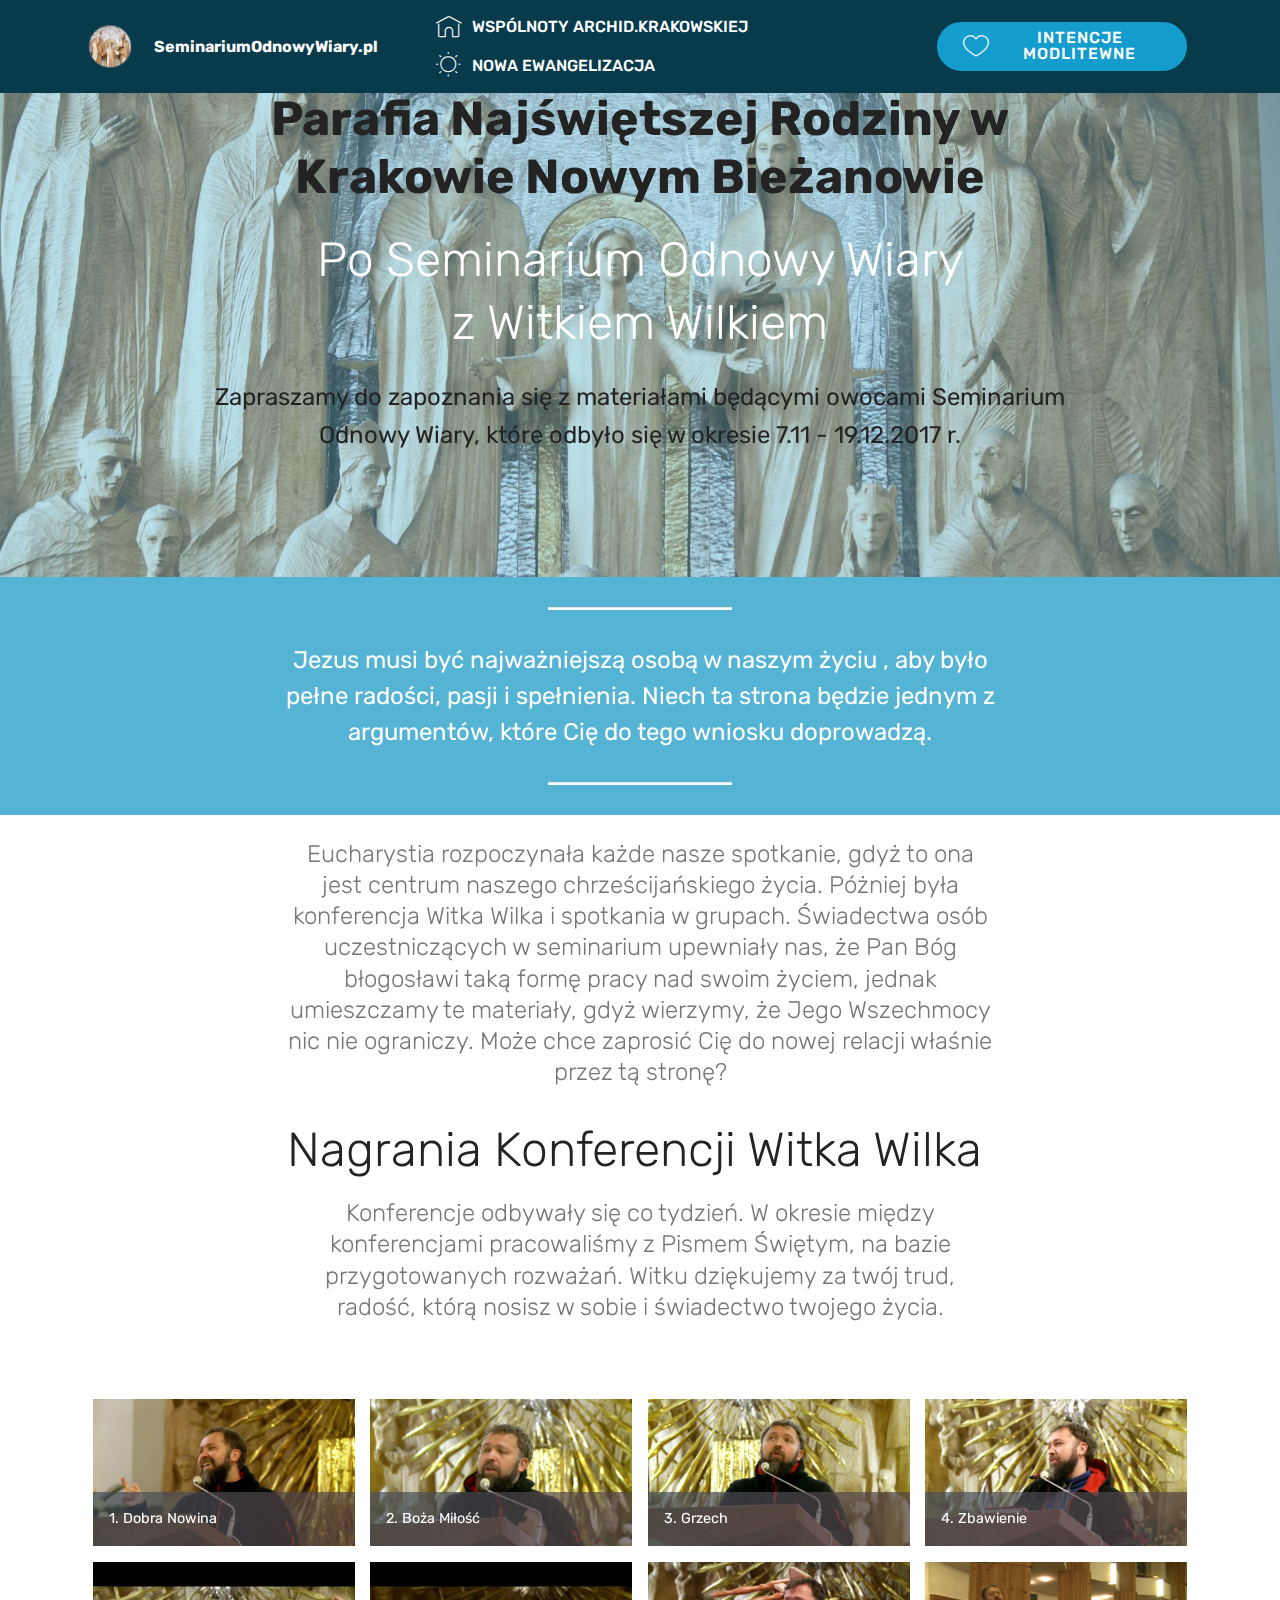
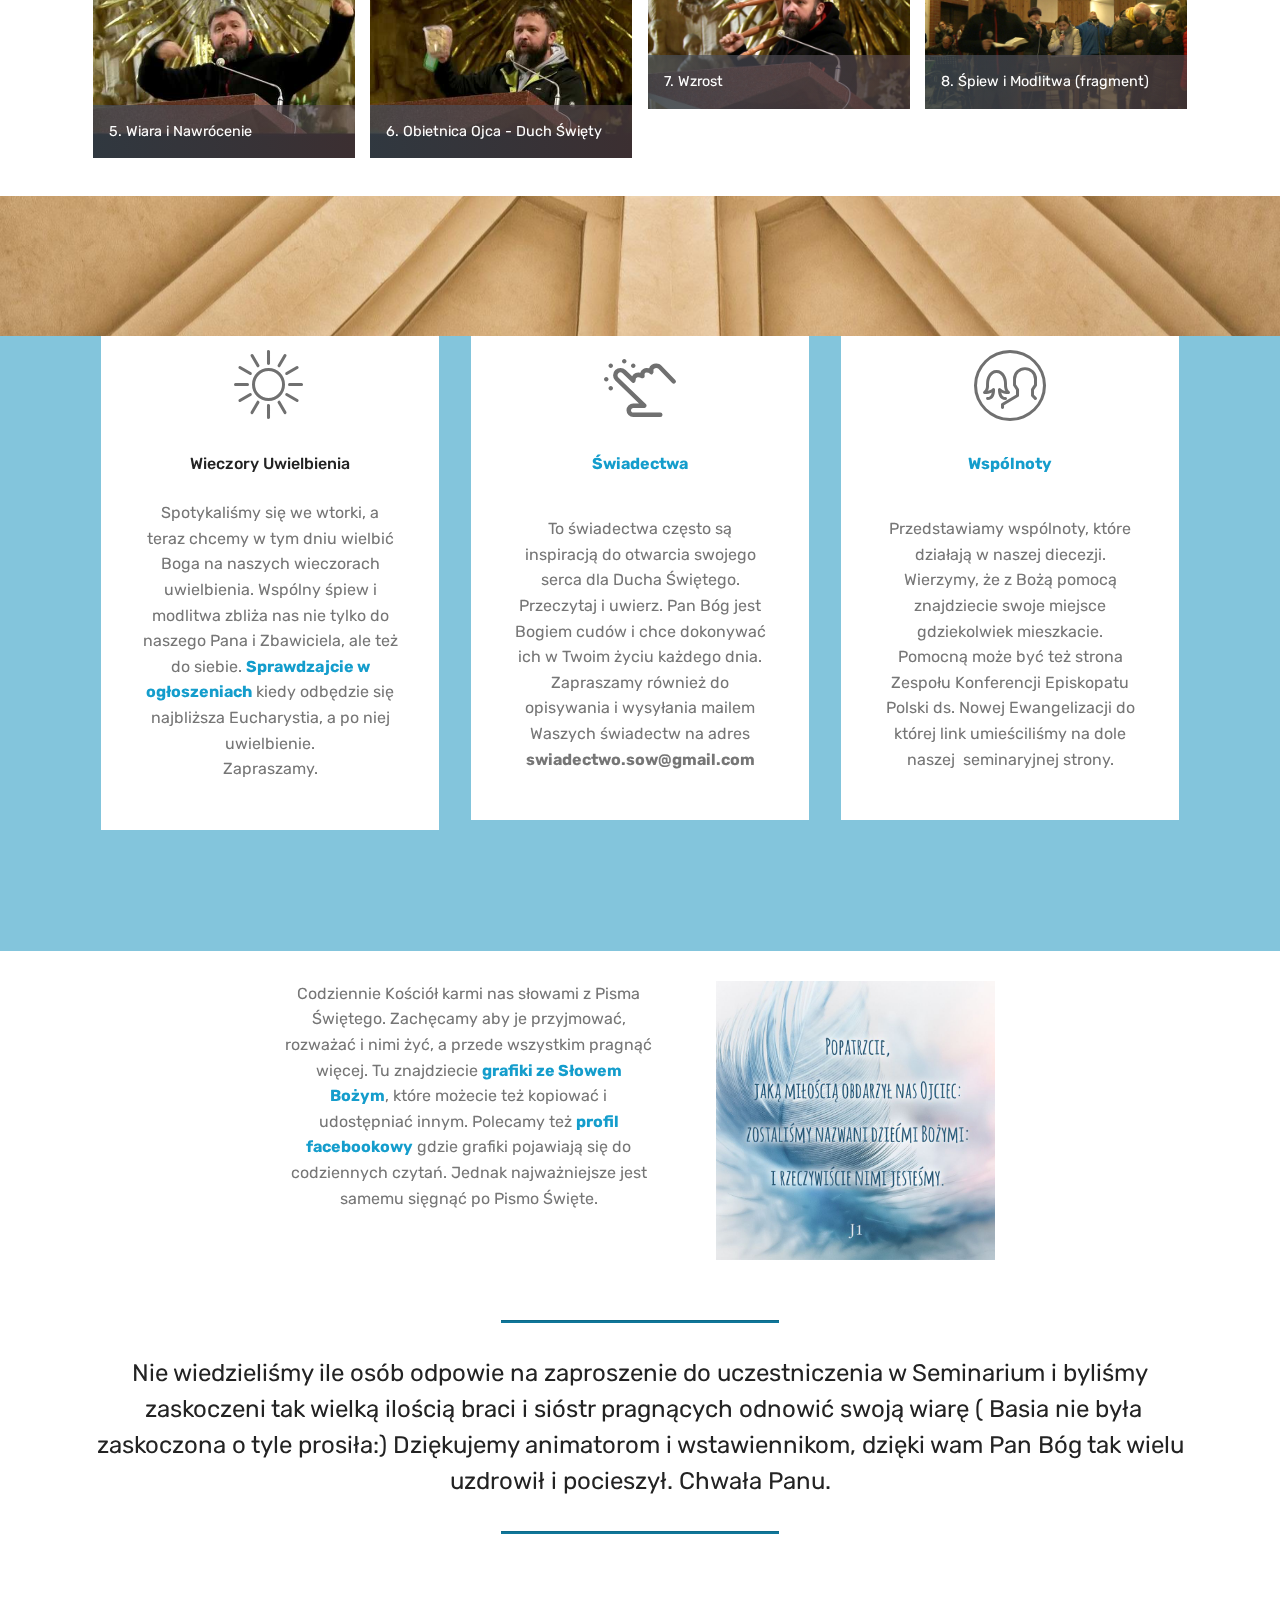
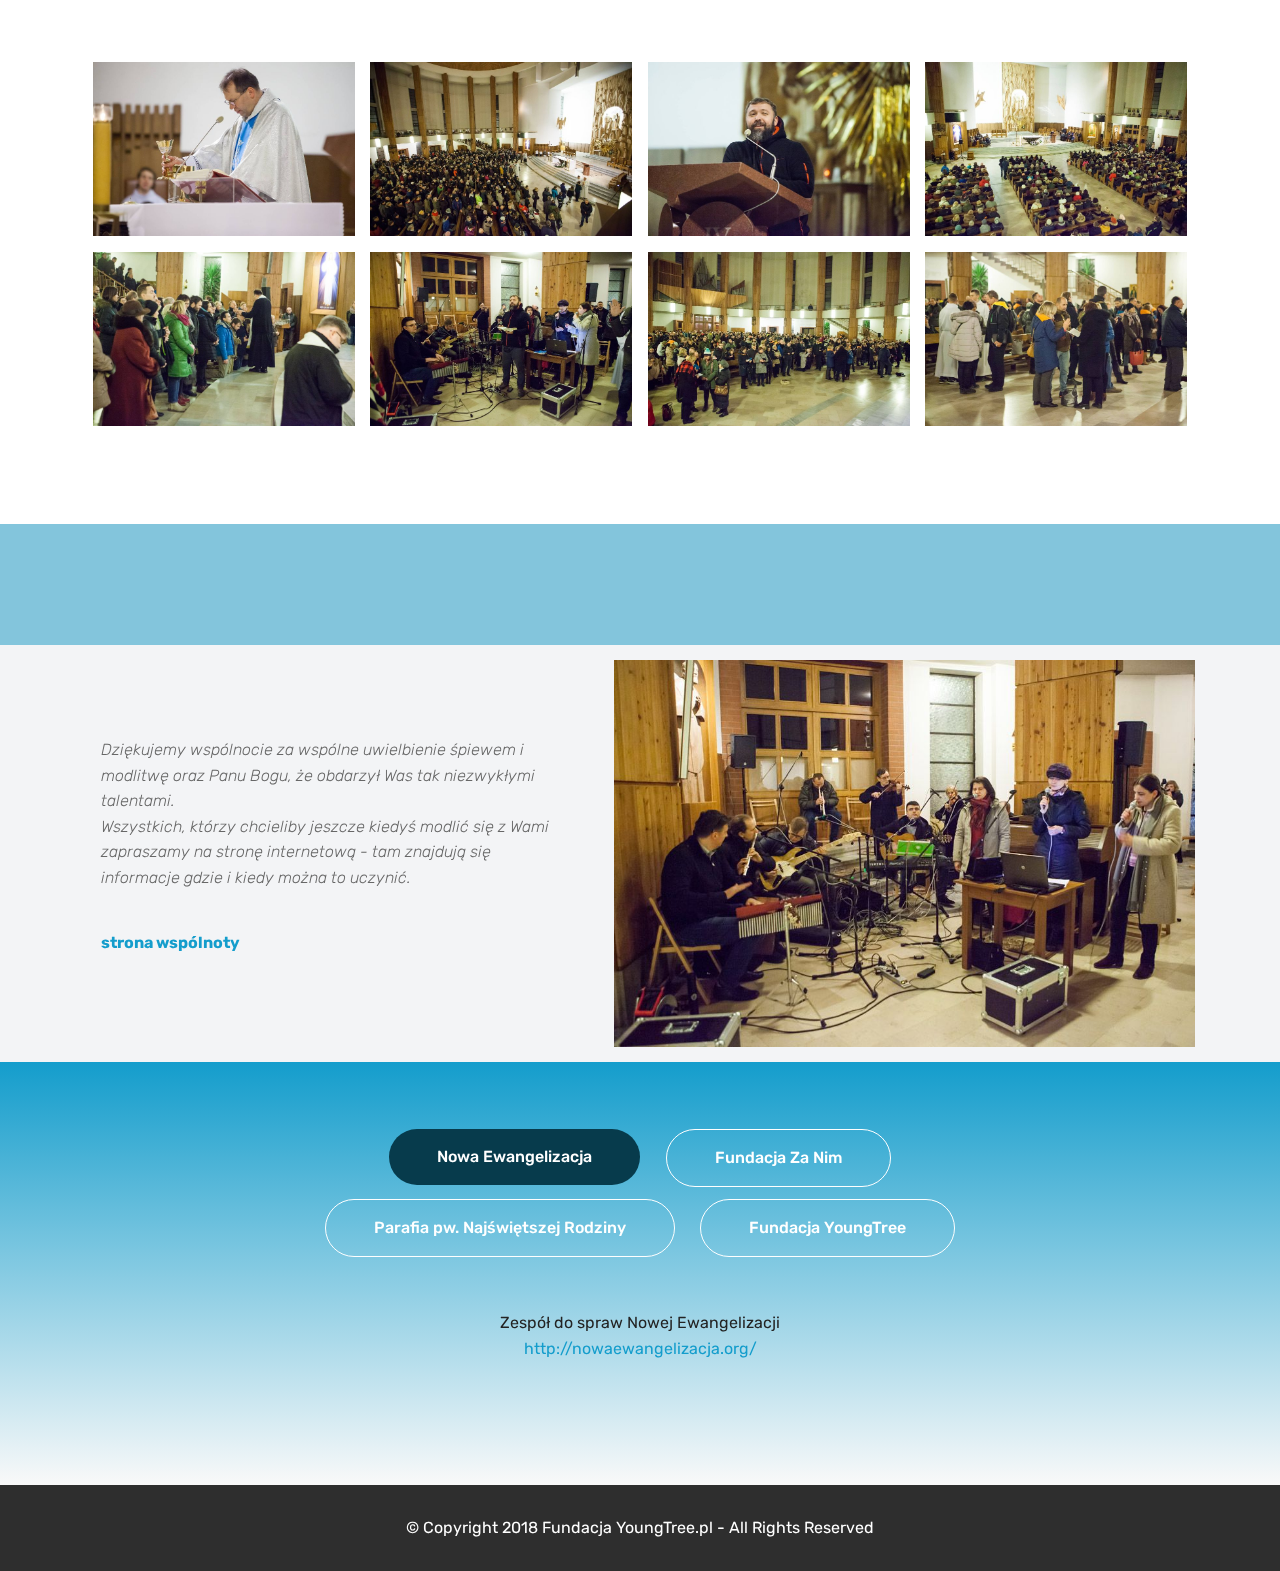
==== index.html @ 566cec44 "create github pages" ====
<!DOCTYPE html>
<html >
<head>
  <!-- Site made with Mobirise Website Builder v4.6.3, https://mobirise.com -->
  <meta charset="UTF-8">
  <meta http-equiv="X-UA-Compatible" content="IE=edge">
  <meta name="generator" content="Mobirise v4.6.3, mobirise.com">
  <meta name="viewport" content="width=device-width, initial-scale=1, minimum-scale=1">
  <link rel="shortcut icon" href="assets/images/logo-do-nowej-strony-300x300.png" type="image/x-icon">
  <meta name="description" content="">
  <title>Home</title>
  <link rel="stylesheet" href="assets/web/assets/mobirise-icons-bold/mobirise-icons-bold.css">
  <link rel="stylesheet" href="assets/web/assets/mobirise-icons/mobirise-icons.css">
  <link rel="stylesheet" href="assets/tether/tether.min.css">
  <link rel="stylesheet" href="assets/bootstrap/css/bootstrap.min.css">
  <link rel="stylesheet" href="assets/bootstrap/css/bootstrap-grid.min.css">
  <link rel="stylesheet" href="assets/bootstrap/css/bootstrap-reboot.min.css">
  <link rel="stylesheet" href="assets/dropdown/css/style.css">
  <link rel="stylesheet" href="assets/theme/css/style.css">
  <link rel="stylesheet" href="assets/gallery/style.css">
  <link rel="stylesheet" href="assets/mobirise/css/mbr-additional.css" type="text/css">
  
  
  
</head>
<body>
  <section class="menu cid-qFElbeDAs7" once="menu" id="menu1-1">

    

    <nav class="navbar navbar-expand beta-menu navbar-dropdown align-items-center navbar-fixed-top navbar-toggleable-sm">
        <button class="navbar-toggler navbar-toggler-right" type="button" data-toggle="collapse" data-target="#navbarSupportedContent" aria-controls="navbarSupportedContent" aria-expanded="false" aria-label="Toggle navigation">
            <div class="hamburger">
                <span></span>
                <span></span>
                <span></span>
                <span></span>
            </div>
        </button>
        <div class="menu-logo">
            <div class="navbar-brand">
                <span class="navbar-logo">
                    <a href="https://mobirise.com">
                         <img src="assets/images/logo-do-nowej-strony-300x300.png" alt="Mobirise" title="" style="height: 3.8rem;">
                    </a>
                </span>
                <span class="navbar-caption-wrap"><a class="navbar-caption text-white display-4" href="#top">SeminariumOdnowyWiary.pl</a></span>
            </div>
        </div>
        <div class="collapse navbar-collapse" id="navbarSupportedContent">
            <ul class="navbar-nav nav-dropdown" data-app-modern-menu="true"><li class="nav-item">
                    <a class="nav-link link text-white display-4" href="http://ne.diecezja.pl/wp/?page_id=18" target="_blank">
                        <span class="mbri-home mbr-iconfont mbr-iconfont-btn"></span>WSPÓLNOTY ARCHID.KRAKOWSKIEJ</a>
                </li>
                <li class="nav-item">
                    <a class="nav-link link text-white display-4" href="http://nowaewangelizacja.org/" target="_blank"><span class="mbri-sun mbr-iconfont mbr-iconfont-btn"></span>
                        NOWA EWANGELIZACJA</a>
                </li></ul>
            <div class="navbar-buttons mbr-section-btn"><a class="btn btn-sm btn-primary display-4" href="page6.html#form1-16"><span class="mbri-hearth mbr-iconfont mbr-iconfont-btn"></span>
                    INTENCJE MODLITEWNE</a></div>
        </div>
    </nav>
</section>

<section class="engine"><a href="https://mobirise.ws">Mobirise</a></section><section class="header1 cid-qFElmM8I1s mbr-parallax-background" id="header1-2">

    

    <div class="mbr-overlay" style="opacity: 0.4; background-color: rgb(85, 180, 212);">
    </div>

    <div class="container">
        <div class="row justify-content-md-center">
            <div class="mbr-white col-md-10">
                <h1 class="mbr-section-title align-center mbr-bold pb-3 mbr-fonts-style display-2">Parafia Najświętszej Rodziny w Krakowie Nowym Bieżanowie</h1>
                <h3 class="mbr-section-subtitle align-center mbr-light pb-3 mbr-fonts-style display-2">Po Seminarium Odnowy Wiary<br>z Witkiem Wilkiem</h3>
                <p class="mbr-text align-center pb-3 mbr-fonts-style display-5">Zapraszamy do zapoznania się z materiałami będącymi owocami Seminarium Odnowy Wiary, które odbyło się w okresie 7.11 - 19.12.2017 r.</p>
                
            </div>
        </div>
    </div>

</section>

<section class="mbr-section article content10 cid-qFEsvUwRg9" id="content10-8">
    
     

    <div class="container">
        <div class="inner-container" style="width: 66%;">
            <hr class="line" style="width: 25%;">
            <div class="section-text align-center mbr-white mbr-fonts-style display-5">Jezus musi być najważniejszą osobą w naszym życiu , aby było pełne radości, pasji i spełnienia. Niech ta strona będzie jednym z argumentów, które Cię do tego wniosku doprowadzą.</div>
            <hr class="line" style="width: 25%;">
        </div>
    </div>
</section>

<section class="mbr-section content4 cid-qFEGRBmh7a" id="content4-g">

    

    <div class="container">
        <div class="media-container-row">
            <div class="title col-12 col-md-8">
                <h2 class="align-center pb-3 mbr-fonts-style display-2"></h2>
                <h3 class="mbr-section-subtitle align-center mbr-light mbr-fonts-style display-5">Eucharystia rozpoczynała każde nasze spotkanie, gdyż to ona jest centrum naszego chrześcijańskiego życia. Póżniej była konferencja Witka Wilka i spotkania w grupach. Świadectwa osób uczestniczących w seminarium upewniały nas, że Pan Bóg błogosławi taką formę pracy nad swoim życiem, jednak umieszczamy te materiały, gdyż wierzymy, że Jego Wszechmocy nic nie ograniczy. Może chce zaprosić Cię do nowej relacji właśnie przez tą stronę?</h3>
                
            </div>
        </div>
    </div>
</section>

<section class="mbr-section content4 cid-qFErTXGgnD" id="content4-4">

    

    <div class="container">
        <div class="media-container-row">
            <div class="title col-12 col-md-8">
                <h2 class="align-center pb-3 mbr-fonts-style display-2">Nagrania Konferencji Witka Wilka&nbsp;</h2>
                <h3 class="mbr-section-subtitle align-center mbr-light mbr-fonts-style display-5">Konferencje odbywały się co tydzień. W okresie między konferencjami pracowaliśmy z Pismem Świętym, na bazie przygotowanych rozważań. Witku dziękujemy za twój trud, radość, którą nosisz w sobie i świadectwo twojego życia.</h3>
                
            </div>
        </div>
    </div>
</section>

<section class="mbr-gallery mbr-slider-carousel cid-qFEm1IisBS" id="gallery1-3">

    

    <div class="container">
        <div><!-- Filter --><!-- Gallery --><div class="mbr-gallery-row"><div class="mbr-gallery-layout-default"><div><div><div class="mbr-gallery-item mbr-gallery-item--p1 video-slide" data-video-url="https://www.youtube.com/watch?v=NFZBz1ShcDA&amp;feature=youtu.be" data-tags="Awesome"><div href="#lb-gallery1-3" data-slide-to="0" data-toggle="modal"><div></div><img alt="" src="assets/images/2018-2-5-20-38-43-790346.jpg"><span class="icon-video"></span><span class="mbr-gallery-title mbr-fonts-style display-7">1. Dobra Nowina</span></div></div><div class="mbr-gallery-item mbr-gallery-item--p1 video-slide" data-video-url="https://www.youtube.com/watch?v=UgzmvneDtFw&amp;feature=youtu.be" data-tags="Responsive"><div href="#lb-gallery1-3" data-slide-to="1" data-toggle="modal"><div></div><img alt="" src="assets/images/2018-0-3-8-24-18-281112.jpg"><span class="icon-video"></span><span class="mbr-gallery-title mbr-fonts-style display-7">2. Boża Miłość</span></div></div><div class="mbr-gallery-item mbr-gallery-item--p1 video-slide" data-video-url="https://www.youtube.com/watch?v=dkHePaQOttM&amp;feature=youtu.be" data-tags="Creative"><div href="#lb-gallery1-3" data-slide-to="2" data-toggle="modal"><div></div><img alt="" src="assets/images/2018-0-3-8-25-38-579514.jpg"><span class="icon-video"></span><span class="mbr-gallery-title mbr-fonts-style display-7">3. Grzech</span></div></div><div class="mbr-gallery-item mbr-gallery-item--p1 video-slide" data-video-url="https://www.youtube.com/watch?v=2XJRVUFctTw&amp;feature=youtu.be" data-tags="Animated"><div href="#lb-gallery1-3" data-slide-to="3" data-toggle="modal"><div></div><img alt="" src="assets/images/2018-0-3-8-27-24-954746.jpg"><span class="icon-video"></span><span class="mbr-gallery-title mbr-fonts-style display-7">4. Zbawienie</span></div></div><div class="mbr-gallery-item mbr-gallery-item--p1 video-slide" data-video-url="https://www.youtube.com/watch?v=SkzNvr-6yKA&amp;feature=youtu.be" data-tags="Awesome"><div href="#lb-gallery1-3" data-slide-to="4" data-toggle="modal"><div></div><img alt="" src="assets/images/2018-0-3-8-30-53-43558.jpg"><span class="icon-video"></span><span class="mbr-gallery-title mbr-fonts-style display-7">5. Wiara i Nawrócenie</span></div></div><div class="mbr-gallery-item mbr-gallery-item--p1 video-slide" data-video-url="https://www.youtube.com/watch?v=-jZo2Lu4bvM&amp;feature=youtu.be" data-tags="Awesome"><div href="#lb-gallery1-3" data-slide-to="5" data-toggle="modal"><div></div><img alt="" src="assets/images/2018-0-3-8-31-30-76399.jpg"><span class="icon-video"></span><span class="mbr-gallery-title mbr-fonts-style display-7">6. Obietnica Ojca - Duch Święty</span></div></div><div class="mbr-gallery-item mbr-gallery-item--p1 video-slide" data-video-url="https://www.youtube.com/watch?v=iJURZqgEDQk&amp;feature=youtu.be" data-tags="Responsive"><div href="#lb-gallery1-3" data-slide-to="6" data-toggle="modal"><div></div><img alt="" src="assets/images/2018-0-3-8-32-22-537134.jpg"><span class="icon-video"></span><span class="mbr-gallery-title mbr-fonts-style display-7">7. Wzrost</span></div></div><div class="mbr-gallery-item mbr-gallery-item--p1 video-slide" data-video-url="https://www.youtube.com/watch?v=Y9DGRrURsoE" data-tags="Responsive"><div href="#lb-gallery1-3" data-slide-to="7" data-toggle="modal"><div></div><img alt="" src="assets/images/2018-0-3-8-40-38-47281.jpg"><span class="icon-video"></span><span class="mbr-gallery-title mbr-fonts-style display-7">8. Śpiew i Modlitwa (fragment)</span></div></div></div></div><div class="clearfix"></div></div></div><!-- Lightbox --><div data-app-prevent-settings="" class="mbr-slider modal fade carousel slide" tabindex="-1" data-keyboard="true" data-interval="false" id="lb-gallery1-3"><div class="modal-dialog"><div class="modal-content"><div class="modal-body"><div class="carousel-inner"><div class="carousel-item active video-container"><img src="assets/images/gallery00.jpg" alt=""></div><div class="carousel-item video-container"><img src="assets/images/gallery01.jpg" alt=""></div><div class="carousel-item video-container"><img src="assets/images/gallery02.jpg" alt=""></div><div class="carousel-item video-container"><img src="assets/images/gallery03.jpg" alt=""></div><div class="carousel-item video-container"><img src="assets/images/gallery04.jpg" alt=""></div><div class="carousel-item video-container"><img src="assets/images/gallery05.jpg" alt=""></div><div class="carousel-item video-container"><img src="assets/images/gallery06.jpg" alt=""></div><div class="carousel-item video-container"><img src="assets/images/gallery06.jpg" alt=""></div></div><a class="carousel-control carousel-control-prev" role="button" data-slide="prev" href="#lb-gallery1-3"><span class="mbri-left mbr-iconfont" aria-hidden="true"></span><span class="sr-only">Previous</span></a><a class="carousel-control carousel-control-next" role="button" data-slide="next" href="#lb-gallery1-3"><span class="mbri-right mbr-iconfont" aria-hidden="true"></span><span class="sr-only">Next</span></a><a class="close" href="#" role="button" data-dismiss="modal"><span class="sr-only">Close</span></a></div></div></div></div></div>
    </div>

</section>

<section class="features6 cid-qFEtFy8yUT mbr-parallax-background" id="features6-9">
    
    

    <div class="mbr-overlay" style="opacity: 0.7; background-color: rgb(85, 180, 212);">
    </div>
    <div class="container">
        <div class="media-container-row">

            <div class="card p-3 col-12 col-md-6 col-lg-4">
                <div class="card-img pb-3">
                    <span class="mbr-iconfont mbri-sun2"></span>
                </div>
                <div class="card-box">
                    <h4 class="card-title py-3 mbr-fonts-style display-7">Wieczory Uwielbienia</h4>
                    <p class="mbr-text mbr-fonts-style display-7">Spotykaliśmy się we wtorki, a teraz chcemy w tym dniu wielbić Boga na naszych wieczorach uwielbienia. Wspólny śpiew i modlitwa zbliża nas nie tylko do naszego Pana i Zbawiciela, ale też do siebie. <a href="http://www.najswietszarodzina.pl/kategorie/ogloszenia-parafialne/"><strong>Sprawdzajcie w ogłoszeniach</strong></a> kiedy odbędzie się najbliższa Eucharystia, a po niej uwielbienie.<br>Zapraszamy.</p>
                </div>
            </div>

            <div class="card p-3 col-12 col-md-6 col-lg-4">
                <div class="card-img pb-3">
                    <span class="mbr-iconfont mbrib-touch"></span>
                </div>
                <div class="card-box">
                    <h4 class="card-title py-3 mbr-fonts-style display-7"><a href="page3.html#content4-v"><strong>Świadectwa</strong></a><br><br></h4>
                    <p class="mbr-text mbr-fonts-style display-7">To świadectwa często są inspiracją do otwarcia swojego serca dla Ducha Świętego. Przeczytaj i uwierz. Pan Bóg jest Bogiem cudów i chce dokonywać ich w Twoim życiu każdego dnia. Zapraszamy również do opisywania i wysyłania mailem Waszych świadectw na adres<br><strong>swiadectwo.sow@gmail.com</strong></p>
                </div>
            </div>

            <div class="card p-3 col-12 col-md-6 col-lg-4">
                <div class="card-img pb-3">
                    <a href="http://ne.diecezja.pl/wp/?page_id=18" target="_blank"><span class="mbr-iconfont mbri-users"></span></a>
                </div>
                <div class="card-box">
                    <h4 class="card-title py-3 mbr-fonts-style display-7"><a href="http://ne.diecezja.pl/wp/?page_id=18" target="_blank"><strong>Wspólnoty</strong></a><br><a href="http://ne.diecezja.pl/wp/?page_id=18" target="_blank"><br></a></h4>
                    <p class="mbr-text mbr-fonts-style display-7">Przedstawiamy wspólnoty, które działają w naszej diecezji. Wierzymy, że z Bożą pomocą znajdziecie swoje miejsce gdziekolwiek mieszkacie. Pomocną może być też strona Zespołu Konferencji Episkopatu Polski ds. Nowej Ewangelizacji do której link umieściliśmy na dole naszej &nbsp;seminaryjnej strony.</p>
                </div>
            </div>

            

        </div>

    </div>

</section>

<section class="mbr-section content7 cid-qFEs1lTxDu" id="content7-5">
          
    

    <div class="container">
        <div class="media-container-row">
            <div class="col-12 col-md-8">
                <div class="media-container-row">
                    <div class="media-content">
                        <div class="mbr-section-text">
                            <p class="mbr-text align-right mb-0 mbr-fonts-style display-7">Codziennie Kościół karmi nas słowami z Pisma Świętego. Zachęcamy aby je przyjmować, rozważać i nimi żyć, a przede wszystkim pragnąć więcej. Tu znajdziecie <a href="page1.html#gallery3-m"><strong>grafiki ze Słowem Bożym</strong></a>, które możecie też kopiować i udostępniać innym. Polecamy też<strong><a href="https://web.facebook.com/YoungTree.eu/" target="_blank"> <b>profil facebookowy</b></a></strong> gdzie grafiki pojawiają się do codziennych czytań. Jednak najważniejsze jest samemu sięgnąć po Pismo Święte.<br><br></p>
                        </div>
                    </div>
                    <div class="mbr-figure" style="width: 85%;">
                     <img src="assets/images/roda-3-stycznia-800x800.jpg" alt="Mobirise" title="">  
                    </div>
                </div>
            </div>
        </div>
    </div>
</section>

<section class="mbr-section article content9 cid-qFEv50QY1x" id="content9-b">
    
     

    <div class="container">
        <div class="inner-container" style="width: 100%;">
            <hr class="line" style="width: 25%;">
            <div class="section-text align-center mbr-fonts-style display-5">Nie wiedzieliśmy ile osób odpowie na zaproszenie do uczestniczenia w Seminarium i byliśmy &nbsp;zaskoczeni tak wielką ilością braci i sióstr pragnących odnowić swoją wiarę ( Basia nie była zaskoczona o tyle prosiła:) Dziękujemy animatorom i wstawiennikom, dzięki wam Pan Bóg tak wielu uzdrowił i pocieszył. Chwała Panu.</div>
            <hr class="line" style="width: 25%;">
        </div>
        </div>
</section>

<section class="mbr-gallery mbr-slider-carousel cid-qFEv0p1BX2" id="gallery1-a">

    

    <div class="container">
        <div><!-- Filter --><!-- Gallery --><div class="mbr-gallery-row"><div class="mbr-gallery-layout-default"><div><div><div class="mbr-gallery-item mbr-gallery-item--p1" data-video-url="false" data-tags="Awesome"><div href="#lb-gallery1-a" data-slide-to="0" data-toggle="modal"><img src="assets/images/img-1351-2000x1333-800x533.jpg" alt=""><span class="icon-focus"></span></div></div><div class="mbr-gallery-item mbr-gallery-item--p1" data-video-url="false" data-tags="Responsive"><div href="#lb-gallery1-a" data-slide-to="1" data-toggle="modal"><img src="assets/images/img-1363-2000x1333-800x533.jpg" alt=""><span class="icon-focus"></span></div></div><div class="mbr-gallery-item mbr-gallery-item--p1" data-video-url="false" data-tags="Creative"><div href="#lb-gallery1-a" data-slide-to="2" data-toggle="modal"><img src="assets/images/img-1376-2000x1333-800x533.jpg" alt=""><span class="icon-focus"></span></div></div><div class="mbr-gallery-item mbr-gallery-item--p1" data-video-url="false" data-tags="Animated"><div href="#lb-gallery1-a" data-slide-to="3" data-toggle="modal"><img src="assets/images/img-1385-2000x1333-800x533.jpg" alt=""><span class="icon-focus"></span></div></div><div class="mbr-gallery-item mbr-gallery-item--p1" data-video-url="false" data-tags="Awesome"><div href="#lb-gallery1-a" data-slide-to="4" data-toggle="modal"><img src="assets/images/img-1389-2000x1333-800x533.jpg" alt=""><span class="icon-focus"></span></div></div><div class="mbr-gallery-item mbr-gallery-item--p1" data-video-url="false" data-tags="Awesome"><div href="#lb-gallery1-a" data-slide-to="5" data-toggle="modal"><img src="assets/images/img-1402-2000x1333-800x533.jpg" alt=""><span class="icon-focus"></span></div></div><div class="mbr-gallery-item mbr-gallery-item--p1" data-video-url="false" data-tags="Responsive"><div href="#lb-gallery1-a" data-slide-to="6" data-toggle="modal"><img src="assets/images/img-1413-2000x1333-800x533.jpg" alt=""><span class="icon-focus"></span></div></div><div class="mbr-gallery-item mbr-gallery-item--p1" data-video-url="false" data-tags="Animated"><div href="#lb-gallery1-a" data-slide-to="7" data-toggle="modal"><img src="assets/images/img-1439-2000x1333-800x533.jpg" alt=""><span class="icon-focus"></span></div></div></div></div><div class="clearfix"></div></div></div><!-- Lightbox --><div data-app-prevent-settings="" class="mbr-slider modal fade carousel slide" tabindex="-1" data-keyboard="true" data-interval="false" id="lb-gallery1-a"><div class="modal-dialog"><div class="modal-content"><div class="modal-body"><div class="carousel-inner"><div class="carousel-item"><img src="assets/images/img-1351-2000x1333.jpg" alt=""></div><div class="carousel-item"><img src="assets/images/img-1363-2000x1333.jpg" alt=""></div><div class="carousel-item"><img src="assets/images/img-1376-2000x1333.jpg" alt=""></div><div class="carousel-item"><img src="assets/images/img-1385-2000x1333.jpg" alt=""></div><div class="carousel-item"><img src="assets/images/img-1389-2000x1333.jpg" alt=""></div><div class="carousel-item"><img src="assets/images/img-1402-2000x1333.jpg" alt=""></div><div class="carousel-item"><img src="assets/images/img-1413-2000x1333.jpg" alt=""></div><div class="carousel-item active"><img src="assets/images/img-1439-2000x1333.jpg" alt=""></div></div><a class="carousel-control carousel-control-prev" role="button" data-slide="prev" href="#lb-gallery1-a"><span class="mbri-left mbr-iconfont" aria-hidden="true"></span><span class="sr-only">Previous</span></a><a class="carousel-control carousel-control-next" role="button" data-slide="next" href="#lb-gallery1-a"><span class="mbri-right mbr-iconfont" aria-hidden="true"></span><span class="sr-only">Next</span></a><a class="close" href="#" role="button" data-dismiss="modal"><span class="sr-only">Close</span></a></div></div></div></div></div>
    </div>

</section>

<section class="mbr-section content5 cid-qGqktVRI3O mbr-parallax-background" id="content5-14">

    

    <div class="mbr-overlay" style="opacity: 0.7; background-color: rgb(85, 180, 212);">
    </div>

    <div class="container">
        <div class="media-container-row">
            <div class="title col-12 col-md-8">
                
                
                
                
            </div>
        </div>
    </div>
</section>

<section class="testimonials3 cid-qGqhV5Dpcx" id="testimonials3-13">

    

    

    <div class="container">
        <div class="media-container-row">
            <div class="media-content px-3 align-self-center mbr-white py-2">
                <p class="mbr-text testimonial-text mbr-fonts-style display-7">Dziękujemy wspólnocie za wspólne uwielbienie śpiewem i modlitwę oraz Panu Bogu, że obdarzył Was tak niezwykłymi talentami.
<br>Wszystkich, którzy chcieliby jeszcze kiedyś modlić się z Wami zapraszamy na stronę internetową - tam znajdują się informacje gdzie i kiedy można to uczynić.</p>
                <p class="mbr-author-name pt-4 mb-2 mbr-fonts-style display-7"><a href="http://promienchwaly.pl/" target="_blank"><strong>strona wspólnoty</strong></a></p>
                <p class="mbr-author-desc mbr-fonts-style display-7"></p>
            </div>

            <div class="mbr-figure pl-lg-5" style="width: 130%;">
              <img src="assets/images/na-stron-seminarium-nowe-900x600.jpg" alt="" title="">
            </div>
        </div>
    </div>
</section>

<section class="tabs2 cid-qFFxi5lDJV" id="tabs2-j">

    

    
    <div class="container">
        
        <div class="media-container-row">
            <div class="col-12 col-md-8">
                <ul class="nav nav-tabs" role="tablist">
                    <li class="nav-item"><a class="nav-link mbr-fonts-style active show display-7" role="tab" data-toggle="tab" href="#tabs2-j_tab0" aria-selected="true">Nowa Ewangelizacja</a></li>
                    <li class="nav-item"><a class="nav-link mbr-fonts-style active show display-7" role="tab" data-toggle="tab" href="#tabs2-j_tab1" aria-selected="true">Fundacja Za Nim</a></li>
                    <li class="nav-item"><a class="nav-link mbr-fonts-style active show display-7" role="tab" data-toggle="tab" href="#tabs2-j_tab2" aria-selected="true">Parafia pw. Najświętszej Rodziny</a></li>
                    <li class="nav-item"><a class="nav-link mbr-fonts-style active show display-7" role="tab" data-toggle="tab" href="#tabs2-j_tab3" aria-selected="true">Fundacja YoungTree</a></li>
                    
                    
                </ul>
                <div class="tab-content">
                    <div id="tab1" class="tab-pane in active" role="tabpanel">
                        <div class="row">
                            <div class="col-md-12">
                                <p class="mbr-text py-5 mbr-fonts-style display-7">Zespół do spraw Nowej Ewangelizacji<br><strong><a href="http://nowaewangelizacja.org/" target="_blank">http://nowaewangelizacja.org/</a></strong></p>
                            </div>
                        </div>
                    </div>
                    <div id="tab2" class="tab-pane" role="tabpanel">
                        <div class="row">
                            <div class="col-md-12">
                                <p class="mbr-text py-5 mbr-fonts-style display-7">Strona Fundacji zaNim założonej przez Witka Wilka i jego żonę Sylwię Wilk.Fundacja ma na celu prowadzenie rekolekcji;organizację spotkań i koncertów ewangelizacyjnych; pomoc dzieciom i młodzieży w rozwoju ich talentów i zainteresowań;pomoc rodzinom w wyrównaniu szans społecznych;niesienie pomocy ...<br><strong><a href="https://fundacjazanim.pl/" target="_blank">www,fundacjazanim.pl</a></strong></p>
                            </div>
                        </div>
                    </div>
                    <div id="tab3" class="tab-pane" role="tabpanel">
                        <div class="row">
                            <div class="col-md-12">
                                <p class="mbr-text py-5 mbr-fonts-style display-7">Sanktuarium Najświętszej Rodziny
<br>w Krakowie - Nowym Bieżanowie
<br>Parafia p.w. Najświętszej Rodziny
<br>ul. Aleksandry 1, 30-837 Kraków<br><strong><a href="http://najswietszarodzina.pl" target="_blank">www.najswietszarodzina.pl</a></strong><br></p>
                            </div>
                        </div>
                    </div>
                    <div id="tab4" class="tab-pane" role="tabpanel">
                        <div class="row">
                            <div class="col-md-12">
                                <p class="mbr-text py-5 mbr-fonts-style display-7">Fundacja wspierająca wszelkie działania ewangelizacyjne&nbsp;<br>( w projekcie Seminarium Odnowy Wiary z Witkiem Wilkiem wykonaliśmy projekty, plakaty, strony, nagrania, zdjęcia )<br><strong><a href="http://youngtree.pl" target="_blank">www.YoungTree.eu</a></strong></p>
                            </div>
                        </div>
                    </div>
                    <div id="tab5" class="tab-pane" role="tabpanel">
                        <div class="row">
                            <div class="col-md-12">
                                <p class="mbr-text py-5 mbr-fonts-style display-7">Publish your website to a local drive, FTP or host on Amazon S3, Google Cloud, Github Pages. Don't be a hostage to just one platform or service provider.</p>
                            </div>
                        </div>
                    </div>
                    <div id="tab6" class="tab-pane" role="tabpanel">
                        <div class="row">
                            <div class="col-md-12">
                                <p class="mbr-text py-5 mbr-fonts-style display-7">Just drop the blocks into the page, edit content inline and publish - no technical skills required.</p>
                            </div>
                        </div>
                    </div>
                </div>
            </div>
        </div>
    </div>
</section>

<section once="" class="cid-qL9FA6xlhh" id="footer6-15">

    

    

    <div class="container">
        <div class="media-container-row align-center mbr-white">
            <div class="col-12">
                <p class="mbr-text mb-0 mbr-fonts-style display-7">
                    © Copyright 2018 Fundacja YoungTree.pl - All Rights Reserved
                </p>
            </div>
        </div>
    </div>
</section>


  <script src="assets/web/assets/jquery/jquery.min.js"></script>
  <script src="assets/tether/tether.min.js"></script>
  <script src="assets/popper/popper.min.js"></script>
  <script src="assets/bootstrap/js/bootstrap.min.js"></script>
  <script src="assets/dropdown/js/script.min.js"></script>
  <script src="assets/touchswipe/jquery.touch-swipe.min.js"></script>
  <script src="assets/parallax/jarallax.min.js"></script>
  <script src="assets/masonry/masonry.pkgd.min.js"></script>
  <script src="assets/imagesloaded/imagesloaded.pkgd.min.js"></script>
  <script src="assets/smoothscroll/smooth-scroll.js"></script>
  <script src="assets/mbr-tabs/mbr-tabs.js"></script>
  <script src="assets/vimeoplayer/jquery.mb.vimeo_player.js"></script>
  <script src="assets/bootstrapcarouselswipe/bootstrap-carousel-swipe.js"></script>
  <script src="assets/theme/js/script.js"></script>
  <script src="assets/slidervideo/script.js"></script>
  <script src="assets/gallery/player.min.js"></script>
  <script src="assets/gallery/script.js"></script>
  
  
</body>
</html>
---- assets/web/assets/mobirise-icons-bold/mobirise-icons-bold.css ----
@font-face {
  font-family: 'mobirise-icons-bold';
  src:  url('mobirise-icons-bold.eot?m1l4yr');
  src:  url('mobirise-icons-bold.eot?m1l4yr#iefix') format('embedded-opentype'),
    url('mobirise-icons-bold.ttf?m1l4yr') format('truetype'),
    url('mobirise-icons-bold.woff?m1l4yr') format('woff'),
    url('mobirise-icons-bold.svg?m1l4yr#mobirise-icons-bold') format('svg');
  font-weight: normal;
  font-style: normal;
}

[class^="mbrib-"], [class*="mbrib-"] {
  /* use !important to prevent issues with browser extensions that change fonts */
  font-family: 'mobirise-icons-bold' !important;
  speak: none;
  font-style: normal;
  font-weight: normal;
  font-variant: normal;
  text-transform: none;
  line-height: 1;

  /* Better Font Rendering =========== */
  -webkit-font-smoothing: antialiased;
  -moz-osx-font-smoothing: grayscale;
}

.mbrib-add-submenu:before {
  content: "\e900";
}
.mbrib-alert:before {
  content: "\e901";
}
.mbrib-align-center:before {
  content: "\e902";
}
.mbrib-align-justify:before {
  content: "\e903";
}
.mbrib-align-left:before {
  content: "\e904";
}
.mbrib-align-right:before {
  content: "\e905";
}
.mbrib-android:before {
  content: "\e906";
}
.mbrib-apple:before {
  content: "\e907";
}
.mbrib-arrow-down:before {
  content: "\e908";
}
.mbrib-arrow-next:before {
  content: "\e909";
}
.mbrib-arrow-prev:before {
  content: "\e90a";
}
.mbrib-arrow-up:before {
  content: "\e90b";
}
.mbrib-bold:before {
  content: "\e90c";
}
.mbrib-bookmark:before {
  content: "\e90d";
}
.mbrib-bootstrap:before {
  content: "\e90e";
}
.mbrib-briefcase:before {
  content: "\e90f";
}
.mbrib-browse:before {
  content: "\e910";
}
.mbrib-bulleted-list:before {
  content: "\e911";
}
.mbrib-calendar:before {
  content: "\e912";
}
.mbrib-camera:before {
  content: "\e913";
}
.mbrib-cart-add:before {
  content: "\e914";
}
.mbrib-cart-full:before {
  content: "\e915";
}
.mbrib-cash:before {
  content: "\e916";
}
.mbrib-change-style:before {
  content: "\e917";
}
.mbrib-chat:before {
  content: "\e918";
}
.mbrib-clock:before {
  content: "\e919";
}
.mbrib-close:before {
  content: "\e91a";
}
.mbrib-cloud:before {
  content: "\e91b";
}
.mbrib-code:before {
  content: "\e91c";
}
.mbrib-contact-form:before {
  content: "\e91d";
}
.mbrib-credit-card:before {
  content: "\e91e";
}
.mbrib-cursor-click:before {
  content: "\e91f";
}
.mbrib-cust-feedback:before {
  content: "\e920";
}
.mbrib-database:before {
  content: "\e921";
}
.mbrib-delivery:before {
  content: "\e922";
}
.mbrib-desktop:before {
  content: "\e923";
}
.mbrib-devices:before {
  content: "\e924";
}
.mbrib-down:before {
  content: "\e925";
}
.mbrib-download:before {
  content: "\e926";
}
.mbrib-drag-n-drop:before {
  content: "\e927";
}
.mbrib-drag-n-drop2:before {
  content: "\e928";
}
.mbrib-edit:before {
  content: "\e929";
}
.mbrib-edit2:before {
  content: "\e92a";
}
.mbrib-error:before {
  content: "\e92b";
}
.mbrib-extension:before {
  content: "\e92c";
}
.mbrib-features:before {
  content: "\e92d";
}
.mbrib-file:before {
  content: "\e92e";
}
.mbrib-flag:before {
  content: "\e92f";
}
.mbrib-folder:before {
  content: "\e930";
}
.mbrib-gift:before {
  content: "\e931";
}
.mbrib-github:before {
  content: "\e932";
}
.mbrib-globe-2:before {
  content: "\e933";
}
.mbrib-globe:before {
  content: "\e934";
}
.mbrib-growing-chart:before {
  content: "\e935";
}
.mbrib-hearth:before {
  content: "\e936";
}
.mbrib-help:before {
  content: "\e937";
}
.mbrib-home:before {
  content: "\e938";
}
.mbrib-hot-cup:before {
  content: "\e939";
}
.mbrib-idea:before {
  content: "\e93a";
}
.mbrib-image-gallery:before {
  content: "\e93b";
}
.mbrib-image-slider:before {
  content: "\e93c";
}
.mbrib-info:before {
  content: "\e93d";
}
.mbrib-italic:before {
  content: "\e93e";
}
.mbrib-key:before {
  content: "\e93f";
}
.mbrib-laptop:before {
  content: "\e940";
}
.mbrib-layers:before {
  content: "\e941";
}
.mbrib-left-right:before {
  content: "\e942";
}
.mbrib-left:before {
  content: "\e943";
}
.mbrib-letter:before {
  content: "\e944";
}
.mbrib-like:before {
  content: "\e945";
}
.mbrib-link:before {
  content: "\e946";
}
.mbrib-lock:before {
  content: "\e947";
}
.mbrib-login:before {
  content: "\e948";
}
.mbrib-logout:before {
  content: "\e949";
}
.mbrib-magic-stick:before {
  content: "\e94a";
}
.mbrib-map-pin:before {
  content: "\e94b";
}
.mbrib-menu:before {
  content: "\e94c";
}
.mbrib-mobile:before {
  content: "\e94d";
}
.mbrib-mobile2:before {
  content: "\e94e";
}
.mbrib-mobirise:before {
  content: "\e94f";
}
.mbrib-more-horizontal:before {
  content: "\e950";
}
.mbrib-more-vertical:before {
  content: "\e951";
}
.mbrib-music:before {
  content: "\e952";
}
.mbrib-new-file:before {
  content: "\e953";
}
.mbrib-numbered-list:before {
  content: "\e954";
}
.mbrib-opened-folder:before {
  content: "\e955";
}
.mbrib-pages:before {
  content: "\e956";
}
.mbrib-paper-plane:before {
  content: "\e957";
}
.mbrib-paperclip:before {
  content: "\e958";
}
.mbrib-photo:before {
  content: "\e959";
}
.mbrib-photos:before {
  content: "\e95a";
}
.mbrib-pin:before {
  content: "\e95b";
}
.mbrib-play:before {
  content: "\e95c";
}
.mbrib-plus:before {
  content: "\e95d";
}
.mbrib-preview:before {
  content: "\e95e";
}
.mbrib-print:before {
  content: "\e95f";
}
.mbrib-protect:before {
  content: "\e960";
}
.mbrib-question:before {
  content: "\e961";
}
.mbrib-quote-left:before {
  content: "\e962";
}
.mbrib-quote-right:before {
  content: "\e963";
}
.mbrib-redo:before {
  content: "\e964";
}
.mbrib-refresh:before {
  content: "\e965";
}
.mbrib-responsive:before {
  content: "\e966";
}
.mbrib-right:before {
  content: "\e967";
}
.mbrib-rocket:before {
  content: "\e968";
}
.mbrib-sad-face:before {
  content: "\e969";
}
.mbrib-sale:before {
  content: "\e96a";
}
.mbrib-save:before {
  content: "\e96b";
}
.mbrib-search:before {
  content: "\e96c";
}
.mbrib-setting:before {
  content: "\e96d";
}
.mbrib-setting2:before {
  content: "\e96e";
}
.mbrib-setting3:before {
  content: "\e96f";
}
.mbrib-share:before {
  content: "\e970";
}
.mbrib-shopping-bag:before {
  content: "\e971";
}
.mbrib-shopping-basket:before {
  content: "\e972";
}
.mbrib-shopping-cart:before {
  content: "\e973";
}
.mbrib-sites:before {
  content: "\e974";
}
.mbrib-smile-face:before {
  content: "\e975";
}
.mbrib-speed:before {
  content: "\e976";
}
.mbrib-star:before {
  content: "\e977";
}
.mbrib-success:before {
  content: "\e978";
}
.mbrib-sun:before {
  content: "\e979";
}
.mbrib-sun2:before {
  content: "\e97a";
}
.mbrib-tablet-vertical:before {
  content: "\e97b";
}
.mbrib-tablet:before {
  content: "\e97c";
}
.mbrib-target:before {
  content: "\e97d";
}
.mbrib-timer:before {
  content: "\e97e";
}
.mbrib-to-ftp:before {
  content: "\e97f";
}
.mbrib-to-local-drive:before {
  content: "\e980";
}
.mbrib-touch-swipe:before {
  content: "\e981";
}
.mbrib-touch:before {
  content: "\e982";
}
.mbrib-trash:before {
  content: "\e983";
}
.mbrib-underline:before {
  content: "\e984";
}
.mbrib-undo:before {
  content: "\e985";
}
.mbrib-unlink:before {
  content: "\e986";
}
.mbrib-unlock:before {
  content: "\e987";
}
.mbrib-up-down:before {
  content: "\e988";
}
.mbrib-up:before {
  content: "\e989";
}
.mbrib-update:before {
  content: "\e98a";
}
.mbrib-upload:before {
  content: "\e98b";
}
.mbrib-user:before {
  content: "\e98c";
}
.mbrib-user2:before {
  content: "\e98d";
}
.mbrib-users:before {
  content: "\e98e";
}
.mbrib-video-play:before {
  content: "\e98f";
}
.mbrib-video:before {
  content: "\e990";
}
.mbrib-watch:before {
  content: "\e991";
}
.mbrib-website-theme:before {
  content: "\e992";
}
.mbrib-wifi:before {
  content: "\e993";
}
.mbrib-windows:before {
  content: "\e994";
}
.mbrib-zoom-out:before {
  content: "\e995";
}
---- assets/web/assets/mobirise-icons/mobirise-icons.css ----
@font-face {
  font-family: 'MobiriseIcons';
  src:  url('mobirise-icons.eot?spat4u');
  src:  url('mobirise-icons.eot?spat4u#iefix') format('embedded-opentype'),
    url('mobirise-icons.ttf?spat4u') format('truetype'),
    url('mobirise-icons.woff?spat4u') format('woff'),
    url('mobirise-icons.svg?spat4u#MobiriseIcons') format('svg');
  font-weight: normal;
  font-style: normal;
}

[class^="mbri-"], [class*=" mbri-"] {
  /* use !important to prevent issues with browser extensions that change fonts */
  font-family: MobiriseIcons !important;
  speak: none;
  font-style: normal;
  font-weight: normal;
  font-variant: normal;
  text-transform: none;
  line-height: 1;

  /* Better Font Rendering =========== */
  -webkit-font-smoothing: antialiased;
  -moz-osx-font-smoothing: grayscale;
}

.mbri-add-submenu:before {
  content: "\e900";
}
.mbri-alert:before {
  content: "\e901";
}
.mbri-align-center:before {
  content: "\e902";
}
.mbri-align-justify:before {
  content: "\e903";
}
.mbri-align-left:before {
  content: "\e904";
}
.mbri-align-right:before {
  content: "\e905";
}
.mbri-android:before {
  content: "\e906";
}
.mbri-apple:before {
  content: "\e907";
}
.mbri-arrow-down:before {
  content: "\e908";
}
.mbri-arrow-next:before {
  content: "\e909";
}
.mbri-arrow-prev:before {
  content: "\e90a";
}
.mbri-arrow-up:before {
  content: "\e90b";
}
.mbri-bold:before {
  content: "\e90c";
}
.mbri-bookmark:before {
  content: "\e90d";
}
.mbri-bootstrap:before {
  content: "\e90e";
}
.mbri-briefcase:before {
  content: "\e90f";
}
.mbri-browse:before {
  content: "\e910";
}
.mbri-bulleted-list:before {
  content: "\e911";
}
.mbri-calendar:before {
  content: "\e912";
}
.mbri-camera:before {
  content: "\e913";
}
.mbri-cart-add:before {
  content: "\e914";
}
.mbri-cart-full:before {
  content: "\e915";
}
.mbri-cash:before {
  content: "\e916";
}
.mbri-change-style:before {
  content: "\e917";
}
.mbri-chat:before {
  content: "\e918";
}
.mbri-clock:before {
  content: "\e919";
}
.mbri-close:before {
  content: "\e91a";
}
.mbri-cloud:before {
  content: "\e91b";
}
.mbri-code:before {
  content: "\e91c";
}
.mbri-contact-form:before {
  content: "\e91d";
}
.mbri-credit-card:before {
  content: "\e91e";
}
.mbri-cursor-click:before {
  content: "\e91f";
}
.mbri-cust-feedback:before {
  content: "\e920";
}
.mbri-database:before {
  content: "\e921";
}
.mbri-delivery:before {
  content: "\e922";
}
.mbri-desktop:before {
  content: "\e923";
}
.mbri-devices:before {
  content: "\e924";
}
.mbri-down:before {
  content: "\e925";
}
.mbri-download:before {
  content: "\e989";
}
.mbri-drag-n-drop:before {
  content: "\e927";
}
.mbri-drag-n-drop2:before {
  content: "\e928";
}
.mbri-edit:before {
  content: "\e929";
}
.mbri-edit2:before {
  content: "\e92a";
}
.mbri-error:before {
  content: "\e92b";
}
.mbri-extension:before {
  content: "\e92c";
}
.mbri-features:before {
  content: "\e92d";
}
.mbri-file:before {
  content: "\e92e";
}
.mbri-flag:before {
  content: "\e92f";
}
.mbri-folder:before {
  content: "\e930";
}
.mbri-gift:before {
  content: "\e931";
}
.mbri-github:before {
  content: "\e932";
}
.mbri-globe:before {
  content: "\e933";
}
.mbri-globe-2:before {
  content: "\e934";
}
.mbri-growing-chart:before {
  content: "\e935";
}
.mbri-hearth:before {
  content: "\e936";
}
.mbri-help:before {
  content: "\e937";
}
.mbri-home:before {
  content: "\e938";
}
.mbri-hot-cup:before {
  content: "\e939";
}
.mbri-idea:before {
  content: "\e93a";
}
.mbri-image-gallery:before {
  content: "\e93b";
}
.mbri-image-slider:before {
  content: "\e93c";
}
.mbri-info:before {
  content: "\e93d";
}
.mbri-italic:before {
  content: "\e93e";
}
.mbri-key:before {
  content: "\e93f";
}
.mbri-laptop:before {
  content: "\e940";
}
.mbri-layers:before {
  content: "\e941";
}
.mbri-left-right:before {
  content: "\e942";
}
.mbri-left:before {
  content: "\e943";
}
.mbri-letter:before {
  content: "\e944";
}
.mbri-like:before {
  content: "\e945";
}
.mbri-link:before {
  content: "\e946";
}
.mbri-lock:before {
  content: "\e947";
}
.mbri-login:before {
  content: "\e948";
}
.mbri-logout:before {
  content: "\e949";
}
.mbri-magic-stick:before {
  content: "\e94a";
}
.mbri-map-pin:before {
  content: "\e94b";
}
.mbri-menu:before {
  content: "\e94c";
}
.mbri-mobile:before {
  content: "\e94d";
}
.mbri-mobile2:before {
  content: "\e94e";
}
.mbri-mobirise:before {
  content: "\e94f";
}
.mbri-more-horizontal:before {
  content: "\e950";
}
.mbri-more-vertical:before {
  content: "\e951";
}
.mbri-music:before {
  content: "\e952";
}
.mbri-new-file:before {
  content: "\e953";
}
.mbri-numbered-list:before {
  content: "\e954";
}
.mbri-opened-folder:before {
  content: "\e955";
}
.mbri-pages:before {
  content: "\e956";
}
.mbri-paper-plane:before {
  content: "\e957";
}
.mbri-paperclip:before {
  content: "\e958";
}
.mbri-photo:before {
  content: "\e959";
}
.mbri-photos:before {
  content: "\e95a";
}
.mbri-pin:before {
  content: "\e95b";
}
.mbri-play:before {
  content: "\e95c";
}
.mbri-plus:before {
  content: "\e95d";
}
.mbri-preview:before {
  content: "\e95e";
}
.mbri-print:before {
  content: "\e95f";
}
.mbri-protect:before {
  content: "\e960";
}
.mbri-question:before {
  content: "\e961";
}
.mbri-quote-left:before {
  content: "\e962";
}
.mbri-quote-right:before {
  content: "\e963";
}
.mbri-refresh:before {
  content: "\e964";
}
.mbri-responsive:before {
  content: "\e965";
}
.mbri-right:before {
  content: "\e966";
}
.mbri-rocket:before {
  content: "\e967";
}
.mbri-sad-face:before {
  content: "\e968";
}
.mbri-sale:before {
  content: "\e969";
}
.mbri-save:before {
  content: "\e96a";
}
.mbri-search:before {
  content: "\e96b";
}
.mbri-setting:before {
  content: "\e96c";
}
.mbri-setting2:before {
  content: "\e96d";
}
.mbri-setting3:before {
  content: "\e96e";
}
.mbri-share:before {
  content: "\e96f";
}
.mbri-shopping-bag:before {
  content: "\e970";
}
.mbri-shopping-basket:before {
  content: "\e971";
}
.mbri-shopping-cart:before {
  content: "\e972";
}
.mbri-sites:before {
  content: "\e973";
}
.mbri-smile-face:before {
  content: "\e974";
}
.mbri-speed:before {
  content: "\e975";
}
.mbri-star:before {
  content: "\e976";
}
.mbri-success:before {
  content: "\e977";
}
.mbri-sun:before {
  content: "\e978";
}
.mbri-sun2:before {
  content: "\e979";
}
.mbri-tablet:before {
  content: "\e97a";
}
.mbri-tablet-vertical:before {
  content: "\e97b";
}
.mbri-target:before {
  content: "\e97c";
}
.mbri-timer:before {
  content: "\e97d";
}
.mbri-to-ftp:before {
  content: "\e97e";
}
.mbri-to-local-drive:before {
  content: "\e97f";
}
.mbri-touch-swipe:before {
  content: "\e980";
}
.mbri-touch:before {
  content: "\e981";
}
.mbri-trash:before {
  content: "\e982";
}
.mbri-underline:before {
  content: "\e983";
}
.mbri-unlink:before {
  content: "\e984";
}
.mbri-unlock:before {
  content: "\e985";
}
.mbri-up-down:before {
  content: "\e986";
}
.mbri-up:before {
  content: "\e987";
}
.mbri-update:before {
  content: "\e988";
}
.mbri-upload:before {
 content: "\e926"; 
}
.mbri-user:before {
  content: "\e98a";
}
.mbri-user2:before {
  content: "\e98b";
}
.mbri-users:before {
  content: "\e98c";
}
.mbri-video:before {
  content: "\e98d";
}
.mbri-video-play:before {
  content: "\e98e";
}
.mbri-watch:before {
  content: "\e98f";
}
.mbri-website-theme:before {
  content: "\e990";
}
.mbri-wifi:before {
  content: "\e991";
}
.mbri-windows:before {
  content: "\e992";
}
.mbri-zoom-out:before {
  content: "\e993";
}
.mbri-redo:before {
  content: "\e994";
}
.mbri-undo:before {
  content: "\e995";
}
---- assets/dropdown/css/style.css ----
.navbar-dropdown {
  left: 0;
  padding: 0;
  position: absolute;
  right: 0;
  top: 0;
  transition: all 0.45s ease;
  z-index: 1030;
  background: #282828; }
  .navbar-dropdown .navbar-logo {
    margin-right: 0.8rem;
    transition: margin 0.3s ease-in-out;
    vertical-align: middle; }
    .navbar-dropdown .navbar-logo img {
      height: 3.125rem;
      transition: all 0.3s ease-in-out; }
    .navbar-dropdown .navbar-logo.mbr-iconfont {
      font-size: 3.125rem;
      line-height: 3.125rem; }
  .navbar-dropdown .navbar-caption {
    font-weight: 700;
    white-space: normal;
    vertical-align: -4px;
    line-height: 3.125rem !important; }
    .navbar-dropdown .navbar-caption, .navbar-dropdown .navbar-caption:hover {
      color: inherit;
      text-decoration: none; }
  .navbar-dropdown .mbr-iconfont + .navbar-caption {
    vertical-align: -1px; }
  .navbar-dropdown.navbar-fixed-top {
    position: fixed; }
  .navbar-dropdown .navbar-brand span {
    vertical-align: -4px; }
  .navbar-dropdown.bg-color.transparent {
    background: none; }
  .navbar-dropdown.navbar-short .navbar-brand {
    padding: 0.625rem 0; }
    .navbar-dropdown.navbar-short .navbar-brand span {
      vertical-align: -1px; }
  .navbar-dropdown.navbar-short .navbar-caption {
    line-height: 2.375rem !important;
    vertical-align: -2px; }
  .navbar-dropdown.navbar-short .navbar-logo {
    margin-right: 0.5rem; }
    .navbar-dropdown.navbar-short .navbar-logo img {
      height: 2.375rem; }
    .navbar-dropdown.navbar-short .navbar-logo.mbr-iconfont {
      font-size: 2.375rem;
      line-height: 2.375rem; }
  .navbar-dropdown.navbar-short .mbr-table-cell {
    height: 3.625rem; }
  .navbar-dropdown .navbar-close {
    left: 0.6875rem;
    position: fixed;
    top: 0.75rem;
    z-index: 1000; }
  .navbar-dropdown .hamburger-icon {
    content: "";
    display: inline-block;
    vertical-align: middle;
    width: 16px;
    -webkit-box-shadow: 0 -6px 0 1px #282828,0 0 0 1px #282828,0 6px 0 1px #282828;
    -moz-box-shadow: 0 -6px 0 1px #282828,0 0 0 1px #282828,0 6px 0 1px #282828;
    box-shadow: 0 -6px 0 1px #282828,0 0 0 1px #282828,0 6px 0 1px #282828; }

.dropdown-menu .dropdown-toggle[data-toggle="dropdown-submenu"]::after {
  border-bottom: 0.35em solid transparent;
  border-left: 0.35em solid;
  border-right: 0;
  border-top: 0.35em solid transparent;
  margin-left: 0.3rem; }

.dropdown-menu .dropdown-item:focus {
  outline: 0; }

.nav-dropdown {
  font-size: 0.75rem;
  font-weight: 500;
  height: auto !important; }
  .nav-dropdown .nav-btn {
    padding-left: 1rem; }
  .nav-dropdown .link {
    margin: .667em 1.667em;
    font-weight: 500;
    padding: 0;
    transition: color .2s ease-in-out; }
    .nav-dropdown .link.dropdown-toggle {
      margin-right: 2.583em; }
      .nav-dropdown .link.dropdown-toggle::after {
        margin-left: .25rem;
        border-top: 0.35em solid;
        border-right: 0.35em solid transparent;
        border-left: 0.35em solid transparent;
        border-bottom: 0; }
      .nav-dropdown .link.dropdown-toggle[aria-expanded="true"] {
        margin: 0;
        padding: 0.667em 3.263em  0.667em 1.667em; }
  .nav-dropdown .link::after,
  .nav-dropdown .dropdown-item::after {
    color: inherit; }
  .nav-dropdown .btn {
    font-size: 0.75rem;
    font-weight: 700;
    letter-spacing: 0;
    margin-bottom: 0;
    padding-left: 1.25rem;
    padding-right: 1.25rem; }
  .nav-dropdown .dropdown-menu {
    border-radius: 0;
    border: 0;
    left: 0;
    margin: 0;
    padding-bottom: 1.25rem;
    padding-top: 1.25rem;
    position: relative; }
  .nav-dropdown .dropdown-submenu {
    margin-left: 0.125rem;
    top: 0; }
  .nav-dropdown .dropdown-item {
    font-weight: 500;
    line-height: 2;
    padding: 0.3846em 4.615em 0.3846em 1.5385em;
    position: relative;
    transition: color .2s ease-in-out, background-color .2s ease-in-out; }
    .nav-dropdown .dropdown-item::after {
      margin-top: -0.3077em;
      position: absolute;
      right: 1.1538em;
      top: 50%; }
    .nav-dropdown .dropdown-item:focus, .nav-dropdown .dropdown-item:hover {
      background: none; }

@media (max-width: 767px) {
  .nav-dropdown.navbar-toggleable-sm {
    bottom: 0;
    display: none;
    left: 0;
    overflow-x: hidden;
    position: fixed;
    top: 0;
    transform: translateX(-100%);
    -ms-transform: translateX(-100%);
    -webkit-transform: translateX(-100%);
    width: 18.75rem;
    z-index: 999; } }
.nav-dropdown.navbar-toggleable-xl {
  bottom: 0;
  display: none;
  left: 0;
  overflow-x: hidden;
  position: fixed;
  top: 0;
  transform: translateX(-100%);
  -ms-transform: translateX(-100%);
  -webkit-transform: translateX(-100%);
  width: 18.75rem;
  z-index: 999; }

.nav-dropdown-sm {
  display: block !important;
  overflow-x: hidden;
  overflow: auto;
  padding-top: 3.875rem; }
  .nav-dropdown-sm::after {
    content: "";
    display: block;
    height: 3rem;
    width: 100%; }
  .nav-dropdown-sm.collapse.in ~ .navbar-close {
    display: block !important; }
  .nav-dropdown-sm.collapsing, .nav-dropdown-sm.collapse.in {
    transform: translateX(0);
    -ms-transform: translateX(0);
    -webkit-transform: translateX(0);
    transition: all 0.25s ease-out;
    -webkit-transition: all 0.25s ease-out;
    background: #282828; }
  .nav-dropdown-sm.collapsing[aria-expanded="false"] {
    transform: translateX(-100%);
    -ms-transform: translateX(-100%);
    -webkit-transform: translateX(-100%); }
  .nav-dropdown-sm .nav-item {
    display: block;
    margin-left: 0 !important;
    padding-left: 0; }
  .nav-dropdown-sm .link,
  .nav-dropdown-sm .dropdown-item {
    border-top: 1px dotted rgba(255, 255, 255, 0.1);
    font-size: 0.8125rem;
    line-height: 1.6;
    margin: 0 !important;
    padding: 0.875rem 2.4rem 0.875rem 1.5625rem !important;
    position: relative;
    white-space: normal; }
    .nav-dropdown-sm .link:focus, .nav-dropdown-sm .link:hover,
    .nav-dropdown-sm .dropdown-item:focus,
    .nav-dropdown-sm .dropdown-item:hover {
      background: rgba(0, 0, 0, 0.2) !important;
      color: #c0a375; }
  .nav-dropdown-sm .nav-btn {
    position: relative;
    padding: 1.5625rem 1.5625rem 0 1.5625rem; }
    .nav-dropdown-sm .nav-btn::before {
      border-top: 1px dotted rgba(255, 255, 255, 0.1);
      content: "";
      left: 0;
      position: absolute;
      top: 0;
      width: 100%; }
    .nav-dropdown-sm .nav-btn + .nav-btn {
      padding-top: 0.625rem; }
      .nav-dropdown-sm .nav-btn + .nav-btn::before {
        display: none; }
  .nav-dropdown-sm .btn {
    padding: 0.625rem 0; }
  .nav-dropdown-sm .dropdown-toggle[data-toggle="dropdown-submenu"]::after {
    margin-left: .25rem;
    border-top: 0.35em solid;
    border-right: 0.35em solid transparent;
    border-left: 0.35em solid transparent;
    border-bottom: 0; }
  .nav-dropdown-sm .dropdown-toggle[data-toggle="dropdown-submenu"][aria-expanded="true"]::after {
    border-top: 0;
    border-right: 0.35em solid transparent;
    border-left: 0.35em solid transparent;
    border-bottom: 0.35em solid; }
  .nav-dropdown-sm .dropdown-menu {
    margin: 0;
    padding: 0;
    position: relative;
    top: 0;
    left: 0;
    width: 100%;
    border: 0;
    float: none;
    border-radius: 0;
    background: none; }
  .nav-dropdown-sm .dropdown-submenu {
    left: 100%;
    margin-left: 0.125rem;
    margin-top: -1.25rem;
    top: 0; }

.navbar-toggleable-sm .nav-dropdown .dropdown-menu {
  position: absolute; }

.navbar-toggleable-sm .nav-dropdown .dropdown-submenu {
  left: 100%;
  margin-left: 0.125rem;
  margin-top: -1.25rem;
  top: 0; }

.navbar-toggleable-sm.opened .nav-dropdown .dropdown-menu {
  position: relative; }

.navbar-toggleable-sm.opened .nav-dropdown .dropdown-submenu {
  left: 0;
  margin-left: 00rem;
  margin-top: 0rem;
  top: 0; }

.is-builder .nav-dropdown.collapsing {
  transition: none !important; }

/*# sourceMappingURL=style.css.map */
---- assets/theme/css/style.css ----
/*!
 * Mobirise v4 theme (https://mobirise.com/)
 * Copyright 2017 Mobirise
 */
section {
  background-color: #eeeeee; }

section,
.container,
.container-fluid {
  position: relative;
  word-wrap: break-word; }

a.mbr-iconfont:hover {
  text-decoration: none; }

.article .lead p, .article .lead ul, .article .lead ol, .article .lead pre, .article .lead blockquote {
  margin-bottom: 0; }

a {
  font-style: normal;
  font-weight: 400;
  cursor: pointer; }
  a, a:hover {
    text-decoration: none; }

figure {
  margin-bottom: 0; }

body {
  color: #232323; }

h1, h2, h3, h4, h5, h6,
.h1, .h2, .h3, .h4, .h5, .h6,
.display-1, .display-2, .display-3, .display-4 {
  line-height: 1;
  word-break: break-word;
  word-wrap: break-word; }

b, strong {
  font-weight: bold; }

blockquote {
  padding: 10px 0 10px 20px;
  position: relative;
  border-left: 2px solid;
  border-color: #ff3366; }

input:-webkit-autofill, input:-webkit-autofill:hover, input:-webkit-autofill:focus, input:-webkit-autofill:active {
  transition-delay: 9999s;
  transition-property: background-color, color; }

textarea[type="hidden"] {
  display: none; }

body {
  position: relative; }

section {
  background-position: 50% 50%;
  background-repeat: no-repeat;
  background-size: cover; }
  section .mbr-background-video,
  section .mbr-background-video-preview {
    position: absolute;
    bottom: 0;
    left: 0;
    right: 0;
    top: 0; }

.hidden {
  visibility: hidden; }

.mbr-z-index20 {
  z-index: 20; }

/*! Base colors */
.mbr-white {
  color: #ffffff; }

.mbr-black {
  color: #000000; }

.mbr-bg-white {
  background-color: #ffffff; }

.mbr-bg-black {
  background-color: #000000; }

/*! Text-aligns */
.align-left {
  text-align: left; }

.align-center {
  text-align: center; }

.align-right {
  text-align: right; }

@media (max-width: 767px) {
  .align-left, .align-center, .align-right, .mbr-section-btn, .mbr-section-title {
    text-align: center; } }
/*! Font-weight  */
.mbr-light {
  font-weight: 300; }

.mbr-regular {
  font-weight: 400; }

.mbr-semibold {
  font-weight: 500; }

.mbr-bold {
  font-weight: 700; }

/*! Media  */
.media-size-item {
  -webkit-flex: 1 1 auto;
  -moz-flex: 1 1 auto;
  -ms-flex: 1 1 auto;
  -o-flex: 1 1 auto;
  flex: 1 1 auto; }

.media-content {
  -webkit-flex-basis: 100%;
  flex-basis: 100%; }

.media-container-row {
  display: -ms-flexbox;
  display: -webkit-flex;
  display: flex;
  -webkit-flex-direction: row;
  -ms-flex-direction: row;
  flex-direction: row;
  -webkit-flex-wrap: wrap;
  -ms-flex-wrap: wrap;
  flex-wrap: wrap;
  -webkit-justify-content: center;
  -ms-flex-pack: center;
  justify-content: center;
  -webkit-align-content: center;
  -ms-flex-line-pack: center;
  align-content: center;
  -webkit-align-items: start;
  -ms-flex-align: start;
  align-items: start; }
  .media-container-row .media-size-item {
    width: 400px; }

.media-container-column {
  display: -ms-flexbox;
  display: -webkit-flex;
  display: flex;
  -webkit-flex-direction: column;
  -ms-flex-direction: column;
  flex-direction: column;
  -webkit-flex-wrap: wrap;
  -ms-flex-wrap: wrap;
  flex-wrap: wrap;
  -webkit-justify-content: center;
  -ms-flex-pack: center;
  justify-content: center;
  -webkit-align-content: center;
  -ms-flex-line-pack: center;
  align-content: center;
  -webkit-align-items: stretch;
  -ms-flex-align: stretch;
  align-items: stretch; }
  .media-container-column > * {
    width: 100%; }

@media (min-width: 992px) {
  .media-container-row {
    -webkit-flex-wrap: nowrap;
    -ms-flex-wrap: nowrap;
    flex-wrap: nowrap; } }
figure {
  overflow: hidden; }

figure[mbr-media-size] {
  transition: width 0.1s; }

.mbr-figure img, .mbr-figure iframe {
  display: block;
  width: 100%; }

.card {
  background-color: transparent;
  border: none; }

.card-img {
  text-align: center;
  flex-shrink: 0; }

.media {
  max-width: 100%;
  margin: 0 auto; }

.mbr-figure {
  -ms-flex-item-align: center;
  -ms-grid-row-align: center;
  -webkit-align-self: center;
  align-self: center; }

.media-container > div {
  max-width: 100%; }

.mbr-figure img, .card-img img {
  width: 100%; }

@media (max-width: 991px) {
  .media-size-item {
    width: auto !important; }

  .media {
    width: auto; }

  .mbr-figure {
    width: 100% !important; } }
/*! Buttons */
.mbr-section-btn {
  margin-left: -.25rem;
  margin-right: -.25rem;
  font-size: 0; }

nav .mbr-section-btn {
  margin-left: 0rem;
  margin-right: 0rem; }

/*! Btn icon margin */
.btn .mbr-iconfont, .btn.btn-sm .mbr-iconfont {
  cursor: pointer;
  margin-right: 0.5rem; }

.btn.btn-md .mbr-iconfont, .btn.btn-md .mbr-iconfont {
  margin-right: 0.8rem; }

.mbr-regular {
  font-weight: 400; }

.mbr-semibold {
  font-weight: 500; }

.mbr-bold {
  font-weight: 700; }

[type="submit"] {
  -webkit-appearance: none; }

/*! Full-screen */
.mbr-fullscreen .mbr-overlay {
  min-height: 100vh; }

.mbr-fullscreen {
  display: flex;
  display: -webkit-flex;
  display: -moz-flex;
  display: -ms-flex;
  display: -o-flex;
  align-items: center;
  -webkit-align-items: center;
  min-height: 100vh;
  padding-top: 3rem;
  padding-bottom: 3rem; }

/*! Map */
.map {
  height: 25rem;
  position: relative; }
  .map iframe {
    width: 100%;
    height: 100%; }

/* Form */
.form-asterisk {
  font-family: initial;
  position: absolute;
  top: -2px;
  font-weight: normal; }

/*! Scroll to top arrow */
.mbr-arrow-up {
  bottom: 25px;
  right: 90px;
  position: fixed;
  text-align: right;
  z-index: 5000;
  color: #ffffff;
  font-size: 32px;
  transform: rotate(180deg);
  -webkit-transform: rotate(180deg); }

.mbr-arrow-up a {
  background: rgba(0, 0, 0, 0.2);
  border-radius: 3px;
  color: #fff;
  display: inline-block;
  height: 60px;
  width: 60px;
  outline-style: none !important;
  position: relative;
  text-decoration: none;
  transition: all .3s ease-in-out;
  cursor: pointer;
  text-align: center; }
  .mbr-arrow-up a:hover {
    background-color: rgba(0, 0, 0, 0.4); }
  .mbr-arrow-up a i {
    line-height: 60px; }

.mbr-arrow-up-icon {
  display: block;
  color: #fff; }

.mbr-arrow-up-icon::before {
  content: "\203a";
  display: inline-block;
  font-family: serif;
  font-size: 32px;
  line-height: 1;
  font-style: normal;
  position: relative;
  top: 6px;
  left: -4px;
  -webkit-transform: rotate(-90deg);
  transform: rotate(-90deg); }

/*! Arrow Down */
.mbr-arrow {
  position: absolute;
  bottom: 45px;
  left: 50%;
  width: 60px;
  height: 60px;
  cursor: pointer;
  background-color: rgba(80, 80, 80, 0.5);
  border-radius: 50%;
  -webkit-transform: translateX(-50%);
  transform: translateX(-50%); }
  .mbr-arrow > a {
    display: inline-block;
    text-decoration: none;
    outline-style: none;
    -webkit-animation: arrowdown 1.7s ease-in-out infinite;
    animation: arrowdown 1.7s ease-in-out infinite; }
    .mbr-arrow > a > i {
      position: absolute;
      top: -2px;
      left: 15px;
      font-size: 2rem; }

@keyframes arrowdown {
  0% {
    transform: translateY(0px);
    -webkit-transform: translateY(0px); }
  50% {
    transform: translateY(-5px);
    -webkit-transform: translateY(-5px); }
  100% {
    transform: translateY(0px);
    -webkit-transform: translateY(0px); } }
@-webkit-keyframes arrowdown {
  0% {
    transform: translateY(0px);
    -webkit-transform: translateY(0px); }
  50% {
    transform: translateY(-5px);
    -webkit-transform: translateY(-5px); }
  100% {
    transform: translateY(0px);
    -webkit-transform: translateY(0px); } }
@media (max-width: 500px) {
  .mbr-arrow-up {
    left: 50%;
    right: auto;
    transform: translateX(-50%) rotate(180deg);
    -webkit-transform: translateX(-50%) rotate(180deg); } }
/*Gradients animation*/
@keyframes gradient-animation {
  from {
    background-position: 0% 100%;
    animation-timing-function: ease-in-out; }
  to {
    background-position: 100% 0%;
    animation-timing-function: ease-in-out; } }
@-webkit-keyframes gradient-animation {
  from {
    background-position: 0% 100%;
    animation-timing-function: ease-in-out; }
  to {
    background-position: 100% 0%;
    animation-timing-function: ease-in-out; } }
.bg-gradient {
  background-size: 200% 200%;
  animation: gradient-animation 5s infinite alternate;
  -webkit-animation: gradient-animation 5s infinite alternate; }

.menu .navbar-brand {
  display: -webkit-flex; }
  .menu .navbar-brand span {
    display: flex;
    display: -webkit-flex; }
  .menu .navbar-brand .navbar-caption-wrap {
    display: -webkit-flex; }
  .menu .navbar-brand .navbar-logo img {
    display: -webkit-flex; }
@media (min-width: 768px) and (max-width: 991px) {
  .menu .navbar-toggleable-sm .navbar-nav {
    display: -webkit-box;
    display: -webkit-flex;
    display: -ms-flexbox; } }
@media (min-width: 992px) {
  .menu .navbar-nav.nav-dropdown {
    display: -webkit-flex; }
  .menu .navbar-toggleable-sm .navbar-collapse {
    display: -webkit-flex !important; } }

/*# sourceMappingURL=style.css.map */
.engine {
	position: absolute;
	text-indent: -2400px;
	text-align: center;
	padding: 0;
	top: 0;
	left: -2400px;
}
---- assets/gallery/style.css ----
/*-------

   Gallery

-------*/
.mbr-gallery .mbr-gallery-item {
  position: relative;
  display: inline-block;
  width: 25%;
  cursor: pointer; }

@media (max-width: 768px) {
  .mbr-gallery .mbr-gallery-item {
    width: 50%; } }
@media (max-width: 400px) {
  .mbr-gallery .mbr-gallery-item {
    width: 100%; } }
.mbr-gallery .icon-focus,
.mbr-gallery .icon-video {
  position: absolute;
  top: calc(50% - 32px);
  left: calc(50% - 24px);
  font-family: 'MobiriseIcons' !important;
  font-size: 3rem !important;
  color: #fff;
  opacity: 0;
  transition: .2s opacity ease-in-out;
  z-index: 5; }

.mbr-gallery .icon-focus::before {
  content: '\e96b'; }

.mbr-gallery .icon-video::before {
  content: '\e95c'; }

.mbr-gallery .mbr-gallery-item > div:hover .icon-focus,
.mbr-gallery .mbr-gallery-item > div:hover .icon-video {
  opacity: 1; }

.mbr-gallery .mbr-gallery-item img {
  width: 100%;
  opacity: 1;
  -webkit-transition: .2s opacity ease-in-out;
  transition: .2s opacity ease-in-out; }

.mbr-gallery .mbr-gallery-item > div:hover img {
  opacity: 1; }

.mbr-gallery .mbr-gallery-item > div {
  background: #fff;
  display: block;
  outline: none;
  position: relative; }

.mbr-gallery .mbr-gallery-item .icon {
  -webkit-transform: translateX(-50%) translateY(-50%);
  -webkit-transition: .2s opacity ease-in-out;
  color: #000;
  font-size: 30px;
  height: 69px;
  left: 50%;
  opacity: 0;
  position: absolute;
  top: 50%;
  transform: translateX(-50%) translateY(-50%);
  transition: .2s opacity ease-in-out;
  width: 69px; }

.mbr-gallery .mbr-gallery-item .icon::after,
.mbr-gallery .mbr-gallery-item .icon::before {
  content: '';
  display: block;
  position: absolute;
  height: 69px;
  width: 1px;
  margin-left: 34.5px;
  background-color: #fff; }

.mbr-gallery .mbr-gallery-item .icon::after {
  width: 69px;
  height: 1px;
  margin-left: 0;
  margin-top: 34.5px; }

.mbr-gallery .mbr-gallery-item > div:hover .icon {
  opacity: 1; }

.mbr-gallery .mbr-gallery-item > div:hover::before {
  opacity: .9; }

.mbr-gallery .mbr-gallery-item > div:hover .mbr-gallery-title {
  background: transparent !important; }

/* remove spacing */
.mbr-gallery .mbr-gallery-row.no-gutter {
  margin: 0; }

.mbr-gallery .mbr-gallery-row.no-gutter .mbr-gallery-item {
  padding: 0; }

/* container */
.mbr-gallery .container.mbr-gallery-layout-default {
  padding: 93px 0; }

/* fix horizontal scrollbar */
.mbr-gallery .mbr-gallery-layout-article,
.mbr-gallery .mbr-gallery-layout-default {
  overflow: hidden; }

/* lightbox */
.mbr-gallery .modal {
  position: fixed;
  overflow: hidden;
  padding-right: 0 !important; }

.mbr-gallery .modal-content {
  border-radius: 0;
  border: none;
  background: transparent; }

.mbr-gallery .modal-body {
  padding: 0; }

.mbr-gallery .modal-body img {
  width: 100%; }

.mbr-gallery .modal .close {
  position: fixed;
  background: #1b1b1b;
  opacity: .5;
  font-size: 35px;
  font-weight: 300;
  width: 70px;
  height: 70px;
  border-radius: 50%;
  color: #fff;
  top: 2.5rem;
  right: 2.5rem;
  line-height: 70px;
  border: none;
  text-align: center;
  text-shadow: none;
  z-index: 5;
  -webkit-transition: opacity .3s ease;
  -moz-transition: opacity .3s ease;
  -o-transition: opacity .3s ease;
  transition: opacity .3s ease;
  font-family: 'MobiriseIcons'; }
  .mbr-gallery .modal .close::before {
    content: '\e91a'; }

.mbr-gallery .modal .close:hover {
  opacity: 1;
  background: #000;
  color: #fff; }

.mbr-gallery .modal-dialog {
  max-width: 100% !important; }

.mbr-gallery .modal.in .modal-dialog {
  margin: 0 auto; }

/* modal back color opacity */
.modal-backdrop.in {
  opacity: .8;
  filter: alpha(opacity=80); }

@media (max-width: 768px) {
  .mbr-gallery .carousel-control,
  .mbr-gallery .carousel-indicators,
  .mbr-gallery .modal .close {
    position: fixed; } }
/* fix fade in effect */
.mbr-gallery .modal.fade .modal-dialog {
  -webkit-transition: margin-top .3s ease-out;
  -moz-transition: margin-top .3s ease-out;
  -o-transition: margin-top .3s ease-out;
  transition: margin-top .3s ease-out; }

.mbr-gallery .modal.fade .modal-dialog,
.mbr-gallery .modal.in .modal-dialog {
  -webkit-transform: none;
  -ms-transform: none;
  -o-transform: none;
  transform: none; }

/*-------

   Slider

-------*/
.mbr-slider .carousel-inner > .active,
.mbr-slider .carousel-inner > .next,
.mbr-slider .carousel-inner > .prev {
  display: table; }

.mbr-slider .carousel-control {
  position: absolute;
  width: 70px;
  height: 70px;
  top: 50%;
  margin-top: -35px;
  line-height: 70px;
  border-radius: 50%;
  font-size: 35px;
  border: 0;
  opacity: .5;
  text-shadow: none;
  z-index: 5;
  color: #fff;
  -webkit-transition: all .2s ease-in-out 0s;
  -o-transition: all .2s ease-in-out 0s;
  transition: all .2s ease-in-out 0s; }

.mbr-gallery .mbr-slider .carousel-control {
  position: fixed; }

@media (max-width: 991px) {
  .mbr-gallery .mbr-slider .carousel-control {
    bottom: 2.5rem;
    margin-top: 0;
    top: auto;
    z-index: 17; } }
.mbr-gallery .mbr-slider .carousel-inner > .active {
  display: block; }

.mbr-slider .carousel-control.left {
  left: 0;
  margin-left: 2.5rem; }

.mbr-slider .carousel-control.right {
  right: 0;
  margin-right: 2.5rem; }

.mbr-slider .carousel-control .icon-next,
.mbr-slider .carousel-control .icon-prev {
  margin-top: -18px;
  font-size: 40px;
  line-height: 27px; }

.mbr-slider .carousel-control:hover {
  background: #1b1b1b;
  color: #fff;
  opacity: 1; }

.mbr-slider .carousel-indicators {
  position: absolute;
  bottom: 0;
  margin-bottom: 1.5rem !important; }

@media (max-width: 543px) {
  .mbr-slider .carousel-indicators {
    display: none; } }
.carousel-indicators .active,
.carousel-indicators li {
  width: 15px;
  height: 15px;
  margin: 3px;
  background: #1b1b1b;
  border: 0;
  opacity: .5; }

.carousel-indicators .active {
  border: 4px solid #1b1b1b;
  background: #fff; }

.carousel-indicators li {
  max-width: 15px;
  max-height: 15px;
  margin: 3px;
  background: #1b1b1b;
  border: 0;
  border-radius: 50%;
  opacity: .5; }

.carousel-indicators li.active {
  border: 4px solid #1b1b1b;
  background: #fff; }

.container .carousel-indicators {
  margin-bottom: 3px; }

.mbr-gallery .mbr-slider .carousel-indicators {
  position: fixed;
  margin-bottom: 2.5rem !important; }

@media (max-width: 991px) {
  .mbr-gallery .mbr-slider .carousel-indicators {
    margin-bottom: 3.625rem !important;
    padding-left: 2.5rem;
    padding-right: 2.5rem; } }
.mbr-slider .carousel-indicators .active,
.mbr-slider .carousel-indicators li {
  width: 20px;
  height: 20px;
  margin: 3px;
  background: #1b1b1b;
  border: 0;
  opacity: .5; }

.mbr-slider .carousel-indicators .active {
  border: 4px solid #1b1b1b;
  background: #fff; }

@media (max-width: 767px) {
  .mbr-slider .carousel-control {
    top: auto;
    bottom: 20px; }

  .mbr-slider > .container .carousel-control {
    margin-bottom: 0; } }
/* boxed slider */
.mbr-slider > .boxed-slider {
  position: relative;
  padding: 93px 0; }

.mbr-slider > .boxed-slider > div {
  position: relative; }

.mbr-slider > .container img {
  width: 100%; }

.mbr-slider > .container img + .row {
  position: absolute;
  top: 50%;
  left: 0;
  right: 0;
  -webkit-transform: translateY(-50%);
  -moz-transform: translateY(-50%);
  transform: translateY(-50%);
  z-index: 2; }

.mbr-slider .mbr-section {
  padding: 0;
  background-attachment: scroll; }

.mbr-slider .mbr-table-cell {
  padding: 0; }

.mbr-slider > .container .carousel-indicators {
  margin-bottom: 3px; }

/* article slider */
.mbr-slider > .article-slider .mbr-section,
.mbr-slider > .article-slider .mbr-section .mbr-table-cell {
  padding-top: 0;
  padding-bottom: 0; }

.modal-backdrop.show {
  opacity: .7; }

.video-container .mbr-background-video iframe {
  width: 100%;
  height: 100%; }

.mbr-gallery-item__hided {
  position: absolute !important;
  left: 0 !important;
  width: 0 !important;
  height: 0;
  padding: 0 !important; }

.mbr-gallery-item__hided img {
  display: none !important; }

.mbr-gallery-item__hided span {
  display: none !important; }

.mbr-gallery-filter {
  padding-top: 30px;
  padding-bottom: 30px;
  text-align: center; }
  .mbr-gallery-filter li {
    display: inline-block;
    padding: 5px 0;
    transition: all .3s ease-out; }
    .mbr-gallery-filter li .btn {
      cursor: pointer; }
  .mbr-gallery-filter.gallery-filter__bg li {
    color: #fff; }
  .mbr-gallery-filter.gallery-filter__bg .active {
    color: #000;
    background-color: #fff; }
  .mbr-gallery-filter ul {
    display: inline-block;
    width: 100%;
    padding-left: 0;
    margin-bottom: 0;
    list-style: none; }

.mbr-gallery-item > div {
  position: relative; }

.mbr-gallery-item--p1 {
  padding: 0.5rem; }

.mbr-gallery-item--p2 {
  padding: 1rem; }

.mbr-gallery-item--p3 {
  padding: 1.5rem; }

.mbr-gallery-item--p4 {
  padding: 2rem; }

.mbr-gallery-item--p5 {
  padding: 2.5rem; }

.mbr-gallery-item--p6 {
  padding: 3rem; }

.mbr-gallery .mbr-gallery-item--p4 {
  width: 33.333%; }

.mbr-gallery .mbr-gallery-item--p6, .mbr-gallery .mbr-gallery-item--p5 {
  width: 50%; }

@media (max-width: 992px) {
  .mbr-gallery-item--p1 {
    padding: 0.5rem; }

  .mbr-gallery-item--p2 {
    padding: 0.8rem; }

  .mbr-gallery-item--p3 {
    padding: 1rem; }

  .mbr-gallery-item--p4 {
    padding: 1.5rem; }

  .mbr-gallery-item--p5 {
    padding: 1.8rem; }

  .mbr-gallery-item--p6 {
    padding: 2rem; }

  .mbr-gallery .mbr-gallery-item--p2,
  .mbr-gallery .mbr-gallery-item--p3 {
    width: 50%; }

  .mbr-gallery .mbr-gallery-item--p6,
  .mbr-gallery .mbr-gallery-item--p5,
  .mbr-gallery .mbr-gallery-item--p4 {
    width: 100%; } }
@media (max-width: 400px) {
  .mbr-gallery .mbr-gallery-item--p3,
  .mbr-gallery .mbr-gallery-item--p2,
  .mbr-gallery .mbr-gallery-item--p1 {
    width: 100%; } }

/*# sourceMappingURL=style.css.map */
---- assets/mobirise/css/mbr-additional.css ----
@import url(https://fonts.googleapis.com/css?family=Rubik:300,300i,400,400i,500,500i,700,700i,900,900i);





body {
  font-style: normal;
  line-height: 1.5;
}
.mbr-section-title {
  font-style: normal;
  line-height: 1.2;
}
.mbr-section-subtitle {
  line-height: 1.3;
}
.mbr-text {
  font-style: normal;
  line-height: 1.6;
}
.display-1 {
  font-family: 'Rubik', sans-serif;
  font-size: 4.25rem;
}
.display-1 > .mbr-iconfont {
  font-size: 6.8rem;
}
.display-2 {
  font-family: 'Rubik', sans-serif;
  font-size: 3rem;
}
.display-2 > .mbr-iconfont {
  font-size: 4.8rem;
}
.display-4 {
  font-family: 'Rubik', sans-serif;
  font-size: 1rem;
}
.display-4 > .mbr-iconfont {
  font-size: 1.6rem;
}
.display-5 {
  font-family: 'Rubik', sans-serif;
  font-size: 1.5rem;
}
.display-5 > .mbr-iconfont {
  font-size: 2.4rem;
}
.display-7 {
  font-family: 'Rubik', sans-serif;
  font-size: 1rem;
}
.display-7 > .mbr-iconfont {
  font-size: 1.6rem;
}
/* ---- Fluid typography for mobile devices ---- */
/* 1.4 - font scale ratio ( bootstrap == 1.42857 ) */
/* 100vw - current viewport width */
/* (48 - 20)  48 == 48rem == 768px, 20 == 20rem == 320px(minimal supported viewport) */
/* 0.65 - min scale variable, may vary */
@media (max-width: 768px) {
  .display-1 {
    font-size: 3.4rem;
    font-size: calc( 2.1374999999999997rem + (4.25 - 2.1374999999999997) * ((100vw - 20rem) / (48 - 20)));
    line-height: calc( 1.4 * (2.1374999999999997rem + (4.25 - 2.1374999999999997) * ((100vw - 20rem) / (48 - 20))));
  }
  .display-2 {
    font-size: 2.4rem;
    font-size: calc( 1.7rem + (3 - 1.7) * ((100vw - 20rem) / (48 - 20)));
    line-height: calc( 1.4 * (1.7rem + (3 - 1.7) * ((100vw - 20rem) / (48 - 20))));
  }
  .display-4 {
    font-size: 0.8rem;
    font-size: calc( 1rem + (1 - 1) * ((100vw - 20rem) / (48 - 20)));
    line-height: calc( 1.4 * (1rem + (1 - 1) * ((100vw - 20rem) / (48 - 20))));
  }
  .display-5 {
    font-size: 1.2rem;
    font-size: calc( 1.175rem + (1.5 - 1.175) * ((100vw - 20rem) / (48 - 20)));
    line-height: calc( 1.4 * (1.175rem + (1.5 - 1.175) * ((100vw - 20rem) / (48 - 20))));
  }
}
/* Buttons */
.btn {
  font-weight: 500;
  border-width: 2px;
  font-style: normal;
  letter-spacing: 1px;
  margin: .4rem .8rem;
  white-space: normal;
  -webkit-transition: all 0.3s ease-in-out;
  -moz-transition: all 0.3s ease-in-out;
  transition: all 0.3s ease-in-out;
  padding: 1rem 3rem;
  border-radius: 3px;
  display: inline-flex;
  align-items: center;
  justify-content: center;
  word-break: break-word;
}
.btn-sm {
  font-weight: 500;
  letter-spacing: 1px;
  -webkit-transition: all 0.3s ease-in-out;
  -moz-transition: all 0.3s ease-in-out;
  transition: all 0.3s ease-in-out;
  padding: 0.6rem 1.5rem;
  border-radius: 3px;
}
.btn-md {
  font-weight: 500;
  letter-spacing: 1px;
  margin: .4rem .8rem !important;
  -webkit-transition: all 0.3s ease-in-out;
  -moz-transition: all 0.3s ease-in-out;
  transition: all 0.3s ease-in-out;
  padding: 1rem 3rem;
  border-radius: 3px;
}
.btn-lg {
  font-weight: 500;
  letter-spacing: 1px;
  margin: .4rem .8rem !important;
  -webkit-transition: all 0.3s ease-in-out;
  -moz-transition: all 0.3s ease-in-out;
  transition: all 0.3s ease-in-out;
  padding: 1.2rem 3.2rem;
  border-radius: 3px;
}
.bg-primary {
  background-color: #149dcc !important;
}
.bg-success {
  background-color: #f7ed4a !important;
}
.bg-info {
  background-color: #82786e !important;
}
.bg-warning {
  background-color: #879a9f !important;
}
.bg-danger {
  background-color: #b1a374 !important;
}
.btn-primary,
.btn-primary:active {
  background-color: #149dcc !important;
  border-color: #149dcc !important;
  color: #ffffff !important;
}
.btn-primary:hover,
.btn-primary:focus,
.btn-primary.focus,
.btn-primary.active {
  color: #ffffff !important;
  background-color: #0d6786 !important;
  border-color: #0d6786 !important;
}
.btn-primary.disabled,
.btn-primary:disabled {
  color: #ffffff !important;
  background-color: #0d6786 !important;
  border-color: #0d6786 !important;
}
.btn-secondary,
.btn-secondary:active {
  background-color: #ff3366 !important;
  border-color: #ff3366 !important;
  color: #ffffff !important;
}
.btn-secondary:hover,
.btn-secondary:focus,
.btn-secondary.focus,
.btn-secondary.active {
  color: #ffffff !important;
  background-color: #e50039 !important;
  border-color: #e50039 !important;
}
.btn-secondary.disabled,
.btn-secondary:disabled {
  color: #ffffff !important;
  background-color: #e50039 !important;
  border-color: #e50039 !important;
}
.btn-info,
.btn-info:active {
  background-color: #82786e !important;
  border-color: #82786e !important;
  color: #ffffff !important;
}
.btn-info:hover,
.btn-info:focus,
.btn-info.focus,
.btn-info.active {
  color: #ffffff !important;
  background-color: #59524b !important;
  border-color: #59524b !important;
}
.btn-info.disabled,
.btn-info:disabled {
  color: #ffffff !important;
  background-color: #59524b !important;
  border-color: #59524b !important;
}
.btn-success,
.btn-success:active {
  background-color: #f7ed4a !important;
  border-color: #f7ed4a !important;
  color: #3f3c03 !important;
}
.btn-success:hover,
.btn-success:focus,
.btn-success.focus,
.btn-success.active {
  color: #3f3c03 !important;
  background-color: #eadd0a !important;
  border-color: #eadd0a !important;
}
.btn-success.disabled,
.btn-success:disabled {
  color: #3f3c03 !important;
  background-color: #eadd0a !important;
  border-color: #eadd0a !important;
}
.btn-warning,
.btn-warning:active {
  background-color: #879a9f !important;
  border-color: #879a9f !important;
  color: #ffffff !important;
}
.btn-warning:hover,
.btn-warning:focus,
.btn-warning.focus,
.btn-warning.active {
  color: #ffffff !important;
  background-color: #617479 !important;
  border-color: #617479 !important;
}
.btn-warning.disabled,
.btn-warning:disabled {
  color: #ffffff !important;
  background-color: #617479 !important;
  border-color: #617479 !important;
}
.btn-danger,
.btn-danger:active {
  background-color: #b1a374 !important;
  border-color: #b1a374 !important;
  color: #ffffff !important;
}
.btn-danger:hover,
.btn-danger:focus,
.btn-danger.focus,
.btn-danger.active {
  color: #ffffff !important;
  background-color: #8b7d4e !important;
  border-color: #8b7d4e !important;
}
.btn-danger.disabled,
.btn-danger:disabled {
  color: #ffffff !important;
  background-color: #8b7d4e !important;
  border-color: #8b7d4e !important;
}
.btn-white {
  color: #333333 !important;
}
.btn-white,
.btn-white:active {
  background-color: #ffffff !important;
  border-color: #ffffff !important;
  color: #808080 !important;
}
.btn-white:hover,
.btn-white:focus,
.btn-white.focus,
.btn-white.active {
  color: #808080 !important;
  background-color: #d9d9d9 !important;
  border-color: #d9d9d9 !important;
}
.btn-white.disabled,
.btn-white:disabled {
  color: #808080 !important;
  background-color: #d9d9d9 !important;
  border-color: #d9d9d9 !important;
}
.btn-black,
.btn-black:active {
  background-color: #333333 !important;
  border-color: #333333 !important;
  color: #ffffff !important;
}
.btn-black:hover,
.btn-black:focus,
.btn-black.focus,
.btn-black.active {
  color: #ffffff !important;
  background-color: #0d0d0d !important;
  border-color: #0d0d0d !important;
}
.btn-black.disabled,
.btn-black:disabled {
  color: #ffffff !important;
  background-color: #0d0d0d !important;
  border-color: #0d0d0d !important;
}
.btn-primary-outline,
.btn-primary-outline:active {
  background: none;
  border-color: #0b566f;
  color: #0b566f;
}
.btn-primary-outline:hover,
.btn-primary-outline:focus,
.btn-primary-outline.focus,
.btn-primary-outline.active {
  color: #ffffff;
  background-color: #149dcc;
  border-color: #149dcc;
}
.btn-primary-outline.disabled,
.btn-primary-outline:disabled {
  color: #ffffff !important;
  background-color: #149dcc !important;
  border-color: #149dcc !important;
}
.btn-secondary-outline,
.btn-secondary-outline:active {
  background: none;
  border-color: #cc0033;
  color: #cc0033;
}
.btn-secondary-outline:hover,
.btn-secondary-outline:focus,
.btn-secondary-outline.focus,
.btn-secondary-outline.active {
  color: #ffffff;
  background-color: #ff3366;
  border-color: #ff3366;
}
.btn-secondary-outline.disabled,
.btn-secondary-outline:disabled {
  color: #ffffff !important;
  background-color: #ff3366 !important;
  border-color: #ff3366 !important;
}
.btn-info-outline,
.btn-info-outline:active {
  background: none;
  border-color: #4b453f;
  color: #4b453f;
}
.btn-info-outline:hover,
.btn-info-outline:focus,
.btn-info-outline.focus,
.btn-info-outline.active {
  color: #ffffff;
  background-color: #82786e;
  border-color: #82786e;
}
.btn-info-outline.disabled,
.btn-info-outline:disabled {
  color: #ffffff !important;
  background-color: #82786e !important;
  border-color: #82786e !important;
}
.btn-success-outline,
.btn-success-outline:active {
  background: none;
  border-color: #d2c609;
  color: #d2c609;
}
.btn-success-outline:hover,
.btn-success-outline:focus,
.btn-success-outline.focus,
.btn-success-outline.active {
  color: #3f3c03;
  background-color: #f7ed4a;
  border-color: #f7ed4a;
}
.btn-success-outline.disabled,
.btn-success-outline:disabled {
  color: #3f3c03 !important;
  background-color: #f7ed4a !important;
  border-color: #f7ed4a !important;
}
.btn-warning-outline,
.btn-warning-outline:active {
  background: none;
  border-color: #55666b;
  color: #55666b;
}
.btn-warning-outline:hover,
.btn-warning-outline:focus,
.btn-warning-outline.focus,
.btn-warning-outline.active {
  color: #ffffff;
  background-color: #879a9f;
  border-color: #879a9f;
}
.btn-warning-outline.disabled,
.btn-warning-outline:disabled {
  color: #ffffff !important;
  background-color: #879a9f !important;
  border-color: #879a9f !important;
}
.btn-danger-outline,
.btn-danger-outline:active {
  background: none;
  border-color: #7a6e45;
  color: #7a6e45;
}
.btn-danger-outline:hover,
.btn-danger-outline:focus,
.btn-danger-outline.focus,
.btn-danger-outline.active {
  color: #ffffff;
  background-color: #b1a374;
  border-color: #b1a374;
}
.btn-danger-outline.disabled,
.btn-danger-outline:disabled {
  color: #ffffff !important;
  background-color: #b1a374 !important;
  border-color: #b1a374 !important;
}
.btn-black-outline,
.btn-black-outline:active {
  background: none;
  border-color: #000000;
  color: #000000;
}
.btn-black-outline:hover,
.btn-black-outline:focus,
.btn-black-outline.focus,
.btn-black-outline.active {
  color: #ffffff;
  background-color: #333333;
  border-color: #333333;
}
.btn-black-outline.disabled,
.btn-black-outline:disabled {
  color: #ffffff !important;
  background-color: #333333 !important;
  border-color: #333333 !important;
}
.btn-white-outline,
.btn-white-outline:active,
.btn-white-outline.active {
  background: none;
  border-color: #ffffff;
  color: #ffffff;
}
.btn-white-outline:hover,
.btn-white-outline:focus,
.btn-white-outline.focus {
  color: #333333;
  background-color: #ffffff;
  border-color: #ffffff;
}
.text-primary {
  color: #149dcc !important;
}
.text-secondary {
  color: #ff3366 !important;
}
.text-success {
  color: #f7ed4a !important;
}
.text-info {
  color: #82786e !important;
}
.text-warning {
  color: #879a9f !important;
}
.text-danger {
  color: #b1a374 !important;
}
.text-white {
  color: #ffffff !important;
}
.text-black {
  color: #000000 !important;
}
a.text-primary:hover,
a.text-primary:focus {
  color: #0b566f !important;
}
a.text-secondary:hover,
a.text-secondary:focus {
  color: #cc0033 !important;
}
a.text-success:hover,
a.text-success:focus {
  color: #d2c609 !important;
}
a.text-info:hover,
a.text-info:focus {
  color: #4b453f !important;
}
a.text-warning:hover,
a.text-warning:focus {
  color: #55666b !important;
}
a.text-danger:hover,
a.text-danger:focus {
  color: #7a6e45 !important;
}
a.text-white:hover,
a.text-white:focus {
  color: #b3b3b3 !important;
}
a.text-black:hover,
a.text-black:focus {
  color: #4d4d4d !important;
}
.alert-success {
  background-color: #70c770;
}
.alert-info {
  background-color: #82786e;
}
.alert-warning {
  background-color: #879a9f;
}
.alert-danger {
  background-color: #b1a374;
}
.mbr-section-btn a.btn:not(.btn-form) {
  border-radius: 100px;
}
.mbr-section-btn a.btn:not(.btn-form):hover,
.mbr-section-btn a.btn:not(.btn-form):focus {
  box-shadow: none !important;
}
.mbr-section-btn a.btn:not(.btn-form):hover,
.mbr-section-btn a.btn:not(.btn-form):focus {
  box-shadow: 0 10px 40px 0 rgba(0, 0, 0, 0.2) !important;
  -webkit-box-shadow: 0 10px 40px 0 rgba(0, 0, 0, 0.2) !important;
}
.mbr-gallery-filter li a {
  border-radius: 100px !important;
}
.mbr-gallery-filter li.active .btn {
  background-color: #149dcc;
  border-color: #149dcc;
  color: #ffffff;
}
.mbr-gallery-filter li.active .btn:focus {
  box-shadow: none;
}
.nav-tabs .nav-link {
  border-radius: 100px !important;
}
.btn-form {
  border-radius: 0;
}
.btn-form:hover {
  cursor: pointer;
}
a,
a:hover {
  color: #149dcc;
}
.mbr-plan-header.bg-primary .mbr-plan-subtitle,
.mbr-plan-header.bg-primary .mbr-plan-price-desc {
  color: #b4e6f8;
}
.mbr-plan-header.bg-success .mbr-plan-subtitle,
.mbr-plan-header.bg-success .mbr-plan-price-desc {
  color: #ffffff;
}
.mbr-plan-header.bg-info .mbr-plan-subtitle,
.mbr-plan-header.bg-info .mbr-plan-price-desc {
  color: #beb8b2;
}
.mbr-plan-header.bg-warning .mbr-plan-subtitle,
.mbr-plan-header.bg-warning .mbr-plan-price-desc {
  color: #ced6d8;
}
.mbr-plan-header.bg-danger .mbr-plan-subtitle,
.mbr-plan-header.bg-danger .mbr-plan-price-desc {
  color: #dfd9c6;
}
/* Scroll to top button*/
.scrollToTop_wraper {
  opacity: 0 !important;
}
#scrollToTop a i:before {
  content: '';
  position: absolute;
  height: 40%;
  top: 25%;
  background: #fff;
  width: 2px;
  left: calc(50% - 1px);
}
#scrollToTop a i:after {
  content: '';
  position: absolute;
  display: block;
  border-top: 2px solid #fff;
  border-right: 2px solid #fff;
  width: 40%;
  height: 40%;
  left: 30%;
  bottom: 30%;
  transform: rotate(135deg);
}
/* Others*/
.note-check a[data-value=Rubik] {
  font-style: normal;
}
.mbr-arrow a {
  color: #ffffff;
}
@media (max-width: 767px) {
  .mbr-arrow {
    display: none;
  }
}
.form-control-label {
  position: relative;
  cursor: pointer;
  margin-bottom: .357em;
  padding: 0;
}
.alert {
  color: #ffffff;
  border-radius: 0;
  border: 0;
  font-size: .875rem;
  line-height: 1.5;
  margin-bottom: 1.875rem;
  padding: 1.25rem;
  position: relative;
}
.alert.alert-form::after {
  background-color: inherit;
  bottom: -7px;
  content: "";
  display: block;
  height: 14px;
  left: 50%;
  margin-left: -7px;
  position: absolute;
  transform: rotate(45deg);
  width: 14px;
}
.form-control {
  background-color: #f5f5f5;
  box-shadow: none;
  color: #565656;
  font-family: 'Rubik', sans-serif;
  font-size: 1rem;
  line-height: 1.43;
  min-height: 3.5em;
  padding: 1.07em .5em;
}
.form-control > .mbr-iconfont {
  font-size: 1.6rem;
}
.form-control,
.form-control:focus {
  border: 1px solid #e8e8e8;
}
.form-active .form-control:invalid {
  border-color: red;
}
.mbr-overlay {
  background-color: #000;
  bottom: 0;
  left: 0;
  opacity: .5;
  position: absolute;
  right: 0;
  top: 0;
  z-index: 0;
}
blockquote {
  font-style: italic;
  padding: 10px 0 10px 20px;
  font-size: 1.09rem;
  position: relative;
  border-color: #149dcc;
  border-width: 3px;
}
ul,
ol,
pre,
blockquote {
  margin-bottom: 2.3125rem;
}
pre {
  background: #f4f4f4;
  padding: 10px 24px;
  white-space: pre-wrap;
}
.inactive {
  -webkit-user-select: none;
  -moz-user-select: none;
  -ms-user-select: none;
  user-select: none;
  pointer-events: none;
  -webkit-user-drag: none;
  user-drag: none;
}
.mbr-section__comments .row {
  justify-content: center;
}
/* Forms */
.mbr-form .btn {
  margin: .4rem 0;
}
.mbr-form .input-group-btn a.btn {
  border-radius: 100px !important;
}
.mbr-form .input-group-btn a.btn:hover {
  box-shadow: 0 10px 40px 0 rgba(0, 0, 0, 0.2);
}
.mbr-form .input-group-btn button[type="submit"] {
  border-radius: 100px !important;
  padding: 1rem 3rem;
}
.mbr-form .input-group-btn button[type="submit"]:hover {
  box-shadow: 0 10px 40px 0 rgba(0, 0, 0, 0.2);
}
.form2 .form-control {
  border-top-left-radius: 100px;
  border-bottom-left-radius: 100px;
}
.form2 .input-group-btn a.btn {
  border-top-left-radius: 0 !important;
  border-bottom-left-radius: 0 !important;
}
.form2 .input-group-btn button[type="submit"] {
  border-top-left-radius: 0 !important;
  border-bottom-left-radius: 0 !important;
}
.form3 input[type="email"] {
  border-radius: 100px !important;
}
@media (max-width: 349px) {
  .form2 input[type="email"] {
    border-radius: 100px !important;
  }
  .form2 .input-group-btn a.btn {
    border-radius: 100px !important;
  }
  .form2 .input-group-btn button[type="submit"] {
    border-radius: 100px !important;
  }
}
@media (max-width: 767px) {
  .btn {
    font-size: .75rem !important;
  }
  .btn .mbr-iconfont {
    font-size: 1rem !important;
  }
}
/* Social block */
.btn-social {
  font-size: 20px;
  border-radius: 50%;
  padding: 0;
  width: 44px;
  height: 44px;
  line-height: 44px;
  text-align: center;
  position: relative;
  border: 2px solid #c0a375;
  border-color: #149dcc;
  color: #232323;
  cursor: pointer;
}
.btn-social i {
  top: 0;
  line-height: 44px;
  width: 44px;
}
.btn-social:hover {
  color: #fff;
  background: #149dcc;
}
.btn-social + .btn {
  margin-left: .1rem;
}
/* Footer */
.mbr-footer-content li::before,
.mbr-footer .mbr-contacts li::before {
  background: #149dcc;
}
.mbr-footer-content li a:hover,
.mbr-footer .mbr-contacts li a:hover {
  color: #149dcc;
}
.footer3 input[type="email"],
.footer4 input[type="email"] {
  border-radius: 100px !important;
}
.footer3 .input-group-btn a.btn,
.footer4 .input-group-btn a.btn {
  border-radius: 100px !important;
}
.footer3 .input-group-btn button[type="submit"],
.footer4 .input-group-btn button[type="submit"] {
  border-radius: 100px !important;
}
/* Headers*/
.header13 .form-inline input[type="email"],
.header14 .form-inline input[type="email"] {
  border-radius: 100px;
}
.header13 .form-inline input[type="text"],
.header14 .form-inline input[type="text"] {
  border-radius: 100px;
}
.header13 .form-inline input[type="tel"],
.header14 .form-inline input[type="tel"] {
  border-radius: 100px;
}
.header13 .form-inline a.btn,
.header14 .form-inline a.btn {
  border-radius: 100px;
}
.header13 .form-inline button,
.header14 .form-inline button {
  border-radius: 100px !important;
}
.offset-1 {
  margin-left: 8.33333%;
}
.offset-2 {
  margin-left: 16.66667%;
}
.offset-3 {
  margin-left: 25%;
}
.offset-4 {
  margin-left: 33.33333%;
}
.offset-5 {
  margin-left: 41.66667%;
}
.offset-6 {
  margin-left: 50%;
}
.offset-7 {
  margin-left: 58.33333%;
}
.offset-8 {
  margin-left: 66.66667%;
}
.offset-9 {
  margin-left: 75%;
}
.offset-10 {
  margin-left: 83.33333%;
}
.offset-11 {
  margin-left: 91.66667%;
}
@media (min-width: 576px) {
  .offset-sm-0 {
    margin-left: 0%;
  }
  .offset-sm-1 {
    margin-left: 8.33333%;
  }
  .offset-sm-2 {
    margin-left: 16.66667%;
  }
  .offset-sm-3 {
    margin-left: 25%;
  }
  .offset-sm-4 {
    margin-left: 33.33333%;
  }
  .offset-sm-5 {
    margin-left: 41.66667%;
  }
  .offset-sm-6 {
    margin-left: 50%;
  }
  .offset-sm-7 {
    margin-left: 58.33333%;
  }
  .offset-sm-8 {
    margin-left: 66.66667%;
  }
  .offset-sm-9 {
    margin-left: 75%;
  }
  .offset-sm-10 {
    margin-left: 83.33333%;
  }
  .offset-sm-11 {
    margin-left: 91.66667%;
  }
}
@media (min-width: 768px) {
  .offset-md-0 {
    margin-left: 0%;
  }
  .offset-md-1 {
    margin-left: 8.33333%;
  }
  .offset-md-2 {
    margin-left: 16.66667%;
  }
  .offset-md-3 {
    margin-left: 25%;
  }
  .offset-md-4 {
    margin-left: 33.33333%;
  }
  .offset-md-5 {
    margin-left: 41.66667%;
  }
  .offset-md-6 {
    margin-left: 50%;
  }
  .offset-md-7 {
    margin-left: 58.33333%;
  }
  .offset-md-8 {
    margin-left: 66.66667%;
  }
  .offset-md-9 {
    margin-left: 75%;
  }
  .offset-md-10 {
    margin-left: 83.33333%;
  }
  .offset-md-11 {
    margin-left: 91.66667%;
  }
}
@media (min-width: 992px) {
  .offset-lg-0 {
    margin-left: 0%;
  }
  .offset-lg-1 {
    margin-left: 8.33333%;
  }
  .offset-lg-2 {
    margin-left: 16.66667%;
  }
  .offset-lg-3 {
    margin-left: 25%;
  }
  .offset-lg-4 {
    margin-left: 33.33333%;
  }
  .offset-lg-5 {
    margin-left: 41.66667%;
  }
  .offset-lg-6 {
    margin-left: 50%;
  }
  .offset-lg-7 {
    margin-left: 58.33333%;
  }
  .offset-lg-8 {
    margin-left: 66.66667%;
  }
  .offset-lg-9 {
    margin-left: 75%;
  }
  .offset-lg-10 {
    margin-left: 83.33333%;
  }
  .offset-lg-11 {
    margin-left: 91.66667%;
  }
}
@media (min-width: 1200px) {
  .offset-xl-0 {
    margin-left: 0%;
  }
  .offset-xl-1 {
    margin-left: 8.33333%;
  }
  .offset-xl-2 {
    margin-left: 16.66667%;
  }
  .offset-xl-3 {
    margin-left: 25%;
  }
  .offset-xl-4 {
    margin-left: 33.33333%;
  }
  .offset-xl-5 {
    margin-left: 41.66667%;
  }
  .offset-xl-6 {
    margin-left: 50%;
  }
  .offset-xl-7 {
    margin-left: 58.33333%;
  }
  .offset-xl-8 {
    margin-left: 66.66667%;
  }
  .offset-xl-9 {
    margin-left: 75%;
  }
  .offset-xl-10 {
    margin-left: 83.33333%;
  }
  .offset-xl-11 {
    margin-left: 91.66667%;
  }
}
.navbar-toggler {
  -webkit-align-self: flex-start;
  -ms-flex-item-align: start;
  align-self: flex-start;
  padding: 0.25rem 0.75rem;
  font-size: 1.25rem;
  line-height: 1;
  background: transparent;
  border: 1px solid transparent;
  -webkit-border-radius: 0.25rem;
  border-radius: 0.25rem;
}
.navbar-toggler:focus,
.navbar-toggler:hover {
  text-decoration: none;
}
.navbar-toggler-icon {
  display: inline-block;
  width: 1.5em;
  height: 1.5em;
  vertical-align: middle;
  content: "";
  background: no-repeat center center;
  -webkit-background-size: 100% 100%;
  -o-background-size: 100% 100%;
  background-size: 100% 100%;
}
.navbar-toggler-left {
  position: absolute;
  left: 1rem;
}
.navbar-toggler-right {
  position: absolute;
  right: 1rem;
}
@media (max-width: 575px) {
  .navbar-toggleable .navbar-nav .dropdown-menu {
    position: static;
    float: none;
  }
  .navbar-toggleable > .container {
    padding-right: 0;
    padding-left: 0;
  }
}
@media (min-width: 576px) {
  .navbar-toggleable {
    -webkit-box-orient: horizontal;
    -webkit-box-direction: normal;
    -webkit-flex-direction: row;
    -ms-flex-direction: row;
    flex-direction: row;
    -webkit-flex-wrap: nowrap;
    -ms-flex-wrap: nowrap;
    flex-wrap: nowrap;
    -webkit-box-align: center;
    -webkit-align-items: center;
    -ms-flex-align: center;
    align-items: center;
  }
  .navbar-toggleable .navbar-nav {
    -webkit-box-orient: horizontal;
    -webkit-box-direction: normal;
    -webkit-flex-direction: row;
    -ms-flex-direction: row;
    flex-direction: row;
  }
  .navbar-toggleable .navbar-nav .nav-link {
    padding-right: .5rem;
    padding-left: .5rem;
  }
  .navbar-toggleable > .container {
    display: -webkit-box;
    display: -webkit-flex;
    display: -ms-flexbox;
    display: flex;
    -webkit-flex-wrap: nowrap;
    -ms-flex-wrap: nowrap;
    flex-wrap: nowrap;
    -webkit-box-align: center;
    -webkit-align-items: center;
    -ms-flex-align: center;
    align-items: center;
  }
  .navbar-toggleable .navbar-collapse {
    display: -webkit-box !important;
    display: -webkit-flex !important;
    display: -ms-flexbox !important;
    display: flex !important;
    width: 100%;
  }
  .navbar-toggleable .navbar-toggler {
    display: none;
  }
}
@media (max-width: 767px) {
  .navbar-toggleable-sm .navbar-nav .dropdown-menu {
    position: static;
    float: none;
  }
  .navbar-toggleable-sm > .container {
    padding-right: 0;
    padding-left: 0;
  }
}
@media (min-width: 768px) {
  .navbar-toggleable-sm {
    -webkit-box-orient: horizontal;
    -webkit-box-direction: normal;
    -webkit-flex-direction: row;
    -ms-flex-direction: row;
    flex-direction: row;
    -webkit-flex-wrap: nowrap;
    -ms-flex-wrap: nowrap;
    flex-wrap: nowrap;
    -webkit-box-align: center;
    -webkit-align-items: center;
    -ms-flex-align: center;
    align-items: center;
  }
  .navbar-toggleable-sm .navbar-nav {
    -webkit-box-orient: horizontal;
    -webkit-box-direction: normal;
    -webkit-flex-direction: row;
    -ms-flex-direction: row;
    flex-direction: row;
  }
  .navbar-toggleable-sm .navbar-nav .nav-link {
    padding-right: .5rem;
    padding-left: .5rem;
  }
  .navbar-toggleable-sm > .container {
    display: -webkit-box;
    display: -webkit-flex;
    display: -ms-flexbox;
    display: flex;
    -webkit-flex-wrap: nowrap;
    -ms-flex-wrap: nowrap;
    flex-wrap: nowrap;
    -webkit-box-align: center;
    -webkit-align-items: center;
    -ms-flex-align: center;
    align-items: center;
  }
  .navbar-toggleable-sm .navbar-collapse {
    display: -webkit-box !important;
    display: -webkit-flex !important;
    display: -ms-flexbox !important;
    display: flex !important;
    width: 100%;
  }
  .navbar-toggleable-sm .navbar-toggler {
    display: none;
  }
}
@media (max-width: 991px) {
  .navbar-toggleable-md .navbar-nav .dropdown-menu {
    position: static;
    float: none;
  }
  .navbar-toggleable-md > .container {
    padding-right: 0;
    padding-left: 0;
  }
}
@media (min-width: 992px) {
  .navbar-toggleable-md {
    -webkit-box-orient: horizontal;
    -webkit-box-direction: normal;
    -webkit-flex-direction: row;
    -ms-flex-direction: row;
    flex-direction: row;
    -webkit-flex-wrap: nowrap;
    -ms-flex-wrap: nowrap;
    flex-wrap: nowrap;
    -webkit-box-align: center;
    -webkit-align-items: center;
    -ms-flex-align: center;
    align-items: center;
  }
  .navbar-toggleable-md .navbar-nav {
    -webkit-box-orient: horizontal;
    -webkit-box-direction: normal;
    -webkit-flex-direction: row;
    -ms-flex-direction: row;
    flex-direction: row;
  }
  .navbar-toggleable-md .navbar-nav .nav-link {
    padding-right: .5rem;
    padding-left: .5rem;
  }
  .navbar-toggleable-md > .container {
    display: -webkit-box;
    display: -webkit-flex;
    display: -ms-flexbox;
    display: flex;
    -webkit-flex-wrap: nowrap;
    -ms-flex-wrap: nowrap;
    flex-wrap: nowrap;
    -webkit-box-align: center;
    -webkit-align-items: center;
    -ms-flex-align: center;
    align-items: center;
  }
  .navbar-toggleable-md .navbar-collapse {
    display: -webkit-box !important;
    display: -webkit-flex !important;
    display: -ms-flexbox !important;
    display: flex !important;
    width: 100%;
  }
  .navbar-toggleable-md .navbar-toggler {
    display: none;
  }
}
@media (max-width: 1199px) {
  .navbar-toggleable-lg .navbar-nav .dropdown-menu {
    position: static;
    float: none;
  }
  .navbar-toggleable-lg > .container {
    padding-right: 0;
    padding-left: 0;
  }
}
@media (min-width: 1200px) {
  .navbar-toggleable-lg {
    -webkit-box-orient: horizontal;
    -webkit-box-direction: normal;
    -webkit-flex-direction: row;
    -ms-flex-direction: row;
    flex-direction: row;
    -webkit-flex-wrap: nowrap;
    -ms-flex-wrap: nowrap;
    flex-wrap: nowrap;
    -webkit-box-align: center;
    -webkit-align-items: center;
    -ms-flex-align: center;
    align-items: center;
  }
  .navbar-toggleable-lg .navbar-nav {
    -webkit-box-orient: horizontal;
    -webkit-box-direction: normal;
    -webkit-flex-direction: row;
    -ms-flex-direction: row;
    flex-direction: row;
  }
  .navbar-toggleable-lg .navbar-nav .nav-link {
    padding-right: .5rem;
    padding-left: .5rem;
  }
  .navbar-toggleable-lg > .container {
    display: -webkit-box;
    display: -webkit-flex;
    display: -ms-flexbox;
    display: flex;
    -webkit-flex-wrap: nowrap;
    -ms-flex-wrap: nowrap;
    flex-wrap: nowrap;
    -webkit-box-align: center;
    -webkit-align-items: center;
    -ms-flex-align: center;
    align-items: center;
  }
  .navbar-toggleable-lg .navbar-collapse {
    display: -webkit-box !important;
    display: -webkit-flex !important;
    display: -ms-flexbox !important;
    display: flex !important;
    width: 100%;
  }
  .navbar-toggleable-lg .navbar-toggler {
    display: none;
  }
}
.navbar-toggleable-xl {
  -webkit-box-orient: horizontal;
  -webkit-box-direction: normal;
  -webkit-flex-direction: row;
  -ms-flex-direction: row;
  flex-direction: row;
  -webkit-flex-wrap: nowrap;
  -ms-flex-wrap: nowrap;
  flex-wrap: nowrap;
  -webkit-box-align: center;
  -webkit-align-items: center;
  -ms-flex-align: center;
  align-items: center;
}
.navbar-toggleable-xl .navbar-nav .dropdown-menu {
  position: static;
  float: none;
}
.navbar-toggleable-xl > .container {
  padding-right: 0;
  padding-left: 0;
}
.navbar-toggleable-xl .navbar-nav {
  -webkit-box-orient: horizontal;
  -webkit-box-direction: normal;
  -webkit-flex-direction: row;
  -ms-flex-direction: row;
  flex-direction: row;
}
.navbar-toggleable-xl .navbar-nav .nav-link {
  padding-right: .5rem;
  padding-left: .5rem;
}
.navbar-toggleable-xl > .container {
  display: -webkit-box;
  display: -webkit-flex;
  display: -ms-flexbox;
  display: flex;
  -webkit-flex-wrap: nowrap;
  -ms-flex-wrap: nowrap;
  flex-wrap: nowrap;
  -webkit-box-align: center;
  -webkit-align-items: center;
  -ms-flex-align: center;
  align-items: center;
}
.navbar-toggleable-xl .navbar-collapse {
  display: -webkit-box !important;
  display: -webkit-flex !important;
  display: -ms-flexbox !important;
  display: flex !important;
  width: 100%;
}
.navbar-toggleable-xl .navbar-toggler {
  display: none;
}
.card-img {
  width: auto;
}
.menu .navbar.collapsed:not(.beta-menu) {
  flex-direction: column;
}
.carousel-item.active,
.carousel-item-next,
.carousel-item-prev {
  display: -webkit-box;
  display: -webkit-flex;
  display: -ms-flexbox;
  display: flex;
}
.note-air-layout .dropup .dropdown-menu,
.note-air-layout .navbar-fixed-bottom .dropdown .dropdown-menu {
  bottom: initial !important;
}
html,
body {
  height: auto;
  min-height: 100vh;
}
.dropup .dropdown-toggle::after {
  display: none;
}
.cid-qFElbeDAs7 .navbar {
  padding: .5rem 0;
  background: #073b4c;
  transition: none;
  min-height: 77px;
}
.cid-qFElbeDAs7 .navbar-dropdown.bg-color.transparent.opened {
  background: #073b4c;
}
.cid-qFElbeDAs7 a {
  font-style: normal;
}
.cid-qFElbeDAs7 .nav-item span {
  padding-right: 0.4em;
  line-height: 0.5em;
  vertical-align: text-bottom;
  position: relative;
  text-decoration: none;
}
.cid-qFElbeDAs7 .nav-item a {
  display: flex;
  align-items: center;
  justify-content: center;
  padding: 0.7rem 0 !important;
  margin: 0rem .65rem !important;
}
.cid-qFElbeDAs7 .nav-item:focus,
.cid-qFElbeDAs7 .nav-link:focus {
  outline: none;
}
.cid-qFElbeDAs7 .btn {
  padding: 0.4rem 1.5rem;
  display: inline-flex;
  align-items: center;
}
.cid-qFElbeDAs7 .btn .mbr-iconfont {
  font-size: 1.6rem;
}
.cid-qFElbeDAs7 .menu-logo {
  margin-right: auto;
}
.cid-qFElbeDAs7 .menu-logo .navbar-brand {
  display: flex;
  margin-left: 5rem;
  padding: 0;
  transition: padding .2s;
  min-height: 3.8rem;
  align-items: center;
}
.cid-qFElbeDAs7 .menu-logo .navbar-brand .navbar-caption-wrap {
  display: -webkit-flex;
  -webkit-align-items: center;
  align-items: center;
  word-break: break-word;
  min-width: 7rem;
  margin: .3rem 0;
}
.cid-qFElbeDAs7 .menu-logo .navbar-brand .navbar-caption-wrap .navbar-caption {
  line-height: 1.2rem !important;
  padding-right: 2rem;
}
.cid-qFElbeDAs7 .menu-logo .navbar-brand .navbar-logo {
  font-size: 4rem;
  transition: font-size 0.25s;
}
.cid-qFElbeDAs7 .menu-logo .navbar-brand .navbar-logo img {
  display: flex;
}
.cid-qFElbeDAs7 .menu-logo .navbar-brand .navbar-logo .mbr-iconfont {
  transition: font-size 0.25s;
}
.cid-qFElbeDAs7 .navbar-toggleable-sm .navbar-collapse {
  justify-content: flex-end;
  -webkit-justify-content: flex-end;
  padding-right: 5rem;
  width: auto;
}
.cid-qFElbeDAs7 .navbar-toggleable-sm .navbar-collapse .navbar-nav {
  flex-wrap: wrap;
  -webkit-flex-wrap: wrap;
  padding-left: 0;
}
.cid-qFElbeDAs7 .navbar-toggleable-sm .navbar-collapse .navbar-nav .nav-item {
  -webkit-align-self: center;
  align-self: center;
}
.cid-qFElbeDAs7 .navbar-toggleable-sm .navbar-collapse .navbar-buttons {
  padding-left: 0;
  padding-bottom: 0;
}
.cid-qFElbeDAs7 .dropdown .dropdown-menu {
  background: #073b4c;
  display: none;
  position: absolute;
  min-width: 5rem;
  padding-top: 1.4rem;
  padding-bottom: 1.4rem;
  text-align: left;
}
.cid-qFElbeDAs7 .dropdown .dropdown-menu .dropdown-item {
  width: auto;
  padding: 0.235em 1.5385em 0.235em 1.5385em !important;
}
.cid-qFElbeDAs7 .dropdown .dropdown-menu .dropdown-item::after {
  right: 0.5rem;
}
.cid-qFElbeDAs7 .dropdown .dropdown-menu .dropdown-submenu {
  margin: 0;
}
.cid-qFElbeDAs7 .dropdown.open > .dropdown-menu {
  display: block;
}
.cid-qFElbeDAs7 .navbar-toggleable-sm.opened:after {
  position: absolute;
  width: 100vw;
  height: 100vh;
  content: '';
  background-color: rgba(0, 0, 0, 0.1);
  left: 0;
  bottom: 0;
  transform: translateY(100%);
  -webkit-transform: translateY(100%);
  z-index: 1000;
}
.cid-qFElbeDAs7 .navbar.navbar-short {
  min-height: 60px;
  transition: all .2s;
}
.cid-qFElbeDAs7 .navbar.navbar-short .navbar-toggler-right {
  top: 20px;
}
.cid-qFElbeDAs7 .navbar.navbar-short .navbar-logo a {
  font-size: 2.5rem !important;
  line-height: 2.5rem;
  transition: font-size 0.25s;
}
.cid-qFElbeDAs7 .navbar.navbar-short .navbar-logo a .mbr-iconfont {
  font-size: 2.5rem !important;
}
.cid-qFElbeDAs7 .navbar.navbar-short .navbar-logo a img {
  height: 3rem !important;
}
.cid-qFElbeDAs7 .navbar.navbar-short .navbar-brand {
  min-height: 3rem;
}
.cid-qFElbeDAs7 button.navbar-toggler {
  width: 31px;
  height: 18px;
  cursor: pointer;
  transition: all .2s;
  top: 1.5rem;
  right: 1rem;
}
.cid-qFElbeDAs7 button.navbar-toggler:focus {
  outline: none;
}
.cid-qFElbeDAs7 button.navbar-toggler .hamburger span {
  position: absolute;
  right: 0;
  width: 30px;
  height: 2px;
  border-right: 5px;
  background-color: #ffffff;
}
.cid-qFElbeDAs7 button.navbar-toggler .hamburger span:nth-child(1) {
  top: 0;
  transition: all .2s;
}
.cid-qFElbeDAs7 button.navbar-toggler .hamburger span:nth-child(2) {
  top: 8px;
  transition: all .15s;
}
.cid-qFElbeDAs7 button.navbar-toggler .hamburger span:nth-child(3) {
  top: 8px;
  transition: all .15s;
}
.cid-qFElbeDAs7 button.navbar-toggler .hamburger span:nth-child(4) {
  top: 16px;
  transition: all .2s;
}
.cid-qFElbeDAs7 nav.opened .hamburger span:nth-child(1) {
  top: 8px;
  width: 0;
  opacity: 0;
  right: 50%;
  transition: all .2s;
}
.cid-qFElbeDAs7 nav.opened .hamburger span:nth-child(2) {
  -webkit-transform: rotate(45deg);
  transform: rotate(45deg);
  transition: all .25s;
}
.cid-qFElbeDAs7 nav.opened .hamburger span:nth-child(3) {
  -webkit-transform: rotate(-45deg);
  transform: rotate(-45deg);
  transition: all .25s;
}
.cid-qFElbeDAs7 nav.opened .hamburger span:nth-child(4) {
  top: 8px;
  width: 0;
  opacity: 0;
  right: 50%;
  transition: all .2s;
}
.cid-qFElbeDAs7 .collapsed.navbar-expand {
  flex-direction: column;
}
.cid-qFElbeDAs7 .collapsed .btn {
  display: flex;
}
.cid-qFElbeDAs7 .collapsed .navbar-collapse {
  display: none !important;
  padding-right: 0 !important;
}
.cid-qFElbeDAs7 .collapsed .navbar-collapse.collapsing,
.cid-qFElbeDAs7 .collapsed .navbar-collapse.show {
  display: block !important;
}
.cid-qFElbeDAs7 .collapsed .navbar-collapse.collapsing .navbar-nav,
.cid-qFElbeDAs7 .collapsed .navbar-collapse.show .navbar-nav {
  display: block;
  text-align: center;
}
.cid-qFElbeDAs7 .collapsed .navbar-collapse.collapsing .navbar-nav .nav-item,
.cid-qFElbeDAs7 .collapsed .navbar-collapse.show .navbar-nav .nav-item {
  clear: both;
}
.cid-qFElbeDAs7 .collapsed .navbar-collapse.collapsing .navbar-buttons,
.cid-qFElbeDAs7 .collapsed .navbar-collapse.show .navbar-buttons {
  text-align: center;
}
.cid-qFElbeDAs7 .collapsed .navbar-collapse.collapsing .navbar-buttons:last-child,
.cid-qFElbeDAs7 .collapsed .navbar-collapse.show .navbar-buttons:last-child {
  margin-bottom: 1rem;
}
.cid-qFElbeDAs7 .collapsed button.navbar-toggler {
  display: block;
}
.cid-qFElbeDAs7 .collapsed .navbar-brand {
  margin-left: 1rem !important;
}
.cid-qFElbeDAs7 .collapsed .navbar-toggleable-sm {
  flex-direction: column;
  -webkit-flex-direction: column;
}
.cid-qFElbeDAs7 .collapsed .dropdown .dropdown-menu {
  width: 100%;
  text-align: center;
  position: relative;
  opacity: 0;
  display: block;
  height: 0;
  visibility: hidden;
  padding: 0;
  transition-duration: .5s;
  transition-property: opacity,padding,height;
}
.cid-qFElbeDAs7 .collapsed .dropdown.open > .dropdown-menu {
  position: relative;
  opacity: 1;
  height: auto;
  padding: 1.4rem 0;
  visibility: visible;
}
.cid-qFElbeDAs7 .collapsed .dropdown .dropdown-submenu {
  left: 0;
  text-align: center;
  width: 100%;
}
.cid-qFElbeDAs7 .collapsed .dropdown .dropdown-toggle[data-toggle="dropdown-submenu"]::after {
  margin-top: 0;
  position: inherit;
  right: 0;
  top: 50%;
  display: inline-block;
  width: 0;
  height: 0;
  margin-left: .3em;
  vertical-align: middle;
  content: "";
  border-top: .30em solid;
  border-right: .30em solid transparent;
  border-left: .30em solid transparent;
}
@media (max-width: 991px) {
  .cid-qFElbeDAs7 .navbar-expand {
    flex-direction: column;
  }
  .cid-qFElbeDAs7 img {
    height: 3.8rem !important;
  }
  .cid-qFElbeDAs7 .btn {
    display: flex;
  }
  .cid-qFElbeDAs7 button.navbar-toggler {
    display: block;
  }
  .cid-qFElbeDAs7 .navbar-brand {
    margin-left: 1rem !important;
  }
  .cid-qFElbeDAs7 .navbar-toggleable-sm {
    flex-direction: column;
    -webkit-flex-direction: column;
  }
  .cid-qFElbeDAs7 .navbar-collapse {
    display: none !important;
    padding-right: 0 !important;
  }
  .cid-qFElbeDAs7 .navbar-collapse.collapsing,
  .cid-qFElbeDAs7 .navbar-collapse.show {
    display: block !important;
  }
  .cid-qFElbeDAs7 .navbar-collapse.collapsing .navbar-nav,
  .cid-qFElbeDAs7 .navbar-collapse.show .navbar-nav {
    display: block;
    text-align: center;
  }
  .cid-qFElbeDAs7 .navbar-collapse.collapsing .navbar-nav .nav-item,
  .cid-qFElbeDAs7 .navbar-collapse.show .navbar-nav .nav-item {
    clear: both;
  }
  .cid-qFElbeDAs7 .navbar-collapse.collapsing .navbar-buttons,
  .cid-qFElbeDAs7 .navbar-collapse.show .navbar-buttons {
    text-align: center;
  }
  .cid-qFElbeDAs7 .navbar-collapse.collapsing .navbar-buttons:last-child,
  .cid-qFElbeDAs7 .navbar-collapse.show .navbar-buttons:last-child {
    margin-bottom: 1rem;
  }
  .cid-qFElbeDAs7 .dropdown .dropdown-menu {
    width: 100%;
    text-align: center;
    position: relative;
    opacity: 0;
    display: block;
    height: 0;
    visibility: hidden;
    padding: 0;
    transition-duration: .5s;
    transition-property: opacity,padding,height;
  }
  .cid-qFElbeDAs7 .dropdown.open > .dropdown-menu {
    position: relative;
    opacity: 1;
    height: auto;
    padding: 1.4rem 0;
    visibility: visible;
  }
  .cid-qFElbeDAs7 .dropdown .dropdown-submenu {
    left: 0;
    text-align: center;
    width: 100%;
  }
  .cid-qFElbeDAs7 .dropdown .dropdown-toggle[data-toggle="dropdown-submenu"]::after {
    margin-top: 0;
    position: inherit;
    right: 0;
    top: 50%;
    display: inline-block;
    width: 0;
    height: 0;
    margin-left: .3em;
    vertical-align: middle;
    content: "";
    border-top: .30em solid;
    border-right: .30em solid transparent;
    border-left: .30em solid transparent;
  }
}
@media (min-width: 767px) {
  .cid-qFElbeDAs7 .menu-logo {
    flex-shrink: 0;
  }
}
.cid-qFElbeDAs7 .navbar-collapse {
  flex-basis: auto;
}
.cid-qFElbeDAs7 .nav-link:hover,
.cid-qFElbeDAs7 .dropdown-item:hover {
  color: #c1c1c1 !important;
}
.cid-qFElmM8I1s {
  padding-top: 90px;
  padding-bottom: 90px;
  background-image: url("../../../assets/images/img-3525-2000x1333.jpg");
}
.cid-qFElmM8I1s P {
  color: #232323;
}
.cid-qFElmM8I1s H1 {
  color: #232323;
}
.cid-qFEsvUwRg9 {
  padding-top: 30px;
  padding-bottom: 30px;
  background-color: #55b4d4;
}
.cid-qFEsvUwRg9 .line {
  background-color: #ffffff;
  color: #ffffff;
  align: center;
  height: 2px;
  margin: 0 auto;
}
.cid-qFEsvUwRg9 .section-text {
  padding: 2rem 0;
}
.cid-qFEsvUwRg9 .inner-container {
  margin: 0 auto;
}
@media (max-width: 768px) {
  .cid-qFEsvUwRg9 .inner-container {
    width: 100% !important;
  }
}
.cid-qFEGRBmh7a {
  padding-top: 0px;
  padding-bottom: 0px;
  background-color: #ffffff;
}
.cid-qFEGRBmh7a .mbr-section-subtitle {
  color: #767676;
}
.cid-qFErTXGgnD {
  padding-top: 30px;
  padding-bottom: 30px;
  background-color: #ffffff;
}
.cid-qFErTXGgnD .mbr-section-subtitle {
  color: #767676;
}
.cid-qFEm1IisBS {
  padding-top: 30px;
  padding-bottom: 30px;
  background-color: #ffffff;
}
.cid-qFEm1IisBS .mbr-slider .carousel-control {
  background: #1b1b1b;
}
.cid-qFEm1IisBS .mbr-slider .carousel-control-prev {
  left: 0;
  margin-left: 2.5rem;
}
.cid-qFEm1IisBS .mbr-slider .carousel-control-next {
  right: 0;
  margin-right: 2.5rem;
}
.cid-qFEm1IisBS .mbr-slider .modal-body .close {
  background: #1b1b1b;
}
.cid-qFEm1IisBS .mbr-gallery-item > div::before {
  content: '';
  position: absolute;
  left: 0;
  top: 0;
  width: 100%;
  height: 100%;
  background: #554346;
  background: linear-gradient(to left, #554346, #45505b) !important;
  opacity: 0;
  -webkit-transition: 0.2s opacity ease-in-out;
  transition: 0.2s opacity ease-in-out;
}
.cid-qFEm1IisBS .mbr-gallery-item > div:hover .mbr-gallery-title::before {
  background: transparent !important;
}
.cid-qFEm1IisBS .mbr-gallery-item > div:hover:before {
  opacity: 0.7 !important;
}
.cid-qFEm1IisBS .mbr-gallery-title {
  font-size: .9em;
  position: absolute;
  display: block;
  width: 100%;
  bottom: 0;
  padding: 1rem;
  color: #fff;
  z-index: 2;
}
.cid-qFEm1IisBS .mbr-gallery-title:before {
  content: " ";
  width: 100%;
  height: 100%;
  top: 0;
  left: 0;
  z-index: -1;
  position: absolute;
  background: #554346 !important;
  background: linear-gradient(to left, #554346, #45505b) !important;
  opacity: 0.7;
  -webkit-transition: 0.2s background ease-in-out;
  transition: 0.2s background ease-in-out;
}
.cid-qFEtFy8yUT {
  padding-top: 90px;
  padding-bottom: 105px;
  background-image: url("../../../assets/images/harmony-349992-1920-1920x1280.jpg");
}
.cid-qFEtFy8yUT h4 {
  text-align: left;
  font-weight: 500;
}
.cid-qFEtFy8yUT p {
  color: #767676;
  text-align: left;
  margin-bottom: 0;
}
.cid-qFEtFy8yUT .card-img {
  text-align: left;
  background-color: #ffffff;
  border-bottom-right-radius: 0;
  border-bottom-left-radius: 0;
  padding: 3rem 2.5rem 0 2.5rem;
}
.cid-qFEtFy8yUT .card-img span {
  font-size: 72px;
  color: #707070;
}
.cid-qFEtFy8yUT .card-box {
  padding: 0rem 2.5rem 3rem 2.5rem;
  background-color: #ffffff;
}
.cid-qFEtFy8yUT P {
  text-align: center;
}
.cid-qFEtFy8yUT .card-title,
.cid-qFEtFy8yUT .card-img {
  text-align: center;
}
.cid-qFEs1lTxDu {
  padding-top: 30px;
  padding-bottom: 30px;
  background-color: #ffffff;
}
@media (min-width: 992px) {
  .cid-qFEs1lTxDu .mbr-figure {
    padding-left: 4rem;
  }
}
@media (max-width: 992px) {
  .cid-qFEs1lTxDu .mbr-figure {
    padding-top: 1rem;
  }
}
.cid-qFEs1lTxDu .mbr-text {
  color: #767676;
  text-align: center;
}
.cid-qFEs1lTxDu .mbr-text B {
  color: #149dcc;
}
.cid-qFEv50QY1x {
  padding-top: 30px;
  padding-bottom: 30px;
  background-color: #ffffff;
}
.cid-qFEv50QY1x .line {
  background-color: #0f7699;
  color: #0f7699;
  align: center;
  height: 2px;
  margin: 0 auto;
}
.cid-qFEv50QY1x .section-text {
  padding: 2rem 0;
}
.cid-qFEv50QY1x .inner-container {
  margin: 0 auto;
}
@media (max-width: 768px) {
  .cid-qFEv50QY1x .inner-container {
    width: 100% !important;
  }
}
.cid-qFEv0p1BX2 {
  padding-top: 90px;
  padding-bottom: 90px;
  background-color: #ffffff;
}
.cid-qFEv0p1BX2 .mbr-slider .carousel-control {
  background: #1b1b1b;
}
.cid-qFEv0p1BX2 .mbr-slider .carousel-control-prev {
  left: 0;
  margin-left: 2.5rem;
}
.cid-qFEv0p1BX2 .mbr-slider .carousel-control-next {
  right: 0;
  margin-right: 2.5rem;
}
.cid-qFEv0p1BX2 .mbr-slider .modal-body .close {
  background: #1b1b1b;
}
.cid-qFEv0p1BX2 .mbr-gallery-item > div::before {
  content: '';
  position: absolute;
  left: 0;
  top: 0;
  width: 100%;
  height: 100%;
  background: #554346;
  background: linear-gradient(to left, #554346, #45505b) !important;
  opacity: 0;
  -webkit-transition: 0.2s opacity ease-in-out;
  transition: 0.2s opacity ease-in-out;
}
.cid-qFEv0p1BX2 .mbr-gallery-item > div:hover .mbr-gallery-title::before {
  background: transparent !important;
}
.cid-qFEv0p1BX2 .mbr-gallery-item > div:hover:before {
  opacity: 0.7 !important;
}
.cid-qFEv0p1BX2 .mbr-gallery-title {
  font-size: .9em;
  position: absolute;
  display: block;
  width: 100%;
  bottom: 0;
  padding: 1rem;
  color: #fff;
  z-index: 2;
}
.cid-qFEv0p1BX2 .mbr-gallery-title:before {
  content: " ";
  width: 100%;
  height: 100%;
  top: 0;
  left: 0;
  z-index: -1;
  position: absolute;
  background: #554346 !important;
  background: linear-gradient(to left, #554346, #45505b) !important;
  opacity: 0.7;
  -webkit-transition: 0.2s background ease-in-out;
  transition: 0.2s background ease-in-out;
}
.cid-qGqktVRI3O {
  padding-top: 60px;
  padding-bottom: 60px;
  background-image: url("../../../assets/images/children-479692-1920-1920x1273.jpg");
}
.cid-qGqhV5Dpcx {
  padding-top: 15px;
  padding-bottom: 15px;
  background-color: #f3f4f6;
}
.cid-qGqhV5Dpcx .testimonial-text {
  font-style: italic;
  color: #676767;
  font-weight: 300;
}
.cid-qGqhV5Dpcx .mbr-author-name {
  font-weight: bold;
  color: #232;
}
.cid-qGqhV5Dpcx .mbr-author-desc {
  color: #232;
}
.cid-qFFxi5lDJV {
  padding-top: 60px;
  padding-bottom: 60px;
  background-color: #f9f9f9;
  background: linear-gradient(0deg, #f9f9f9, #149dcc);
}
.cid-qFFxi5lDJV .nav-tabs {
  -webkit-justify-content: center;
  justify-content: center;
  -webkit-flex-wrap: wrap;
  flex-wrap: wrap;
  border-bottom: none;
}
.cid-qFFxi5lDJV .nav-tabs .nav-link {
  box-sizing: border-box;
  color: #ffffff;
  font-style: normal;
  font-weight: 500;
  border-radius: 3px;
  border: 1px solid #ffffff;
  padding: 1rem 3rem;
  margin: 0.4rem .8rem !important;
  transition: all .5s;
}
.cid-qFFxi5lDJV .nav-tabs .nav-link:hover {
  background-color: #073b4c;
}
.cid-qFFxi5lDJV .nav-tabs .nav-link.active {
  font-weight: 500;
  color: #ffffff;
  font-style: normal;
  border: none;
  background: #073b4c;
}
.cid-qFFxi5lDJV .nav-tabs .nav-link.active:hover {
  border: none;
}
.cid-qFFxi5lDJV p {
  color: #232323;
}
.cid-qFFxi5lDJV .mbr-text {
  text-align: center;
}
.cid-qL9FA6xlhh {
  padding-top: 30px;
  padding-bottom: 30px;
  background-color: #2e2e2e;
}
.cid-qFElbeDAs7 .navbar {
  padding: .5rem 0;
  background: #073b4c;
  transition: none;
  min-height: 77px;
}
.cid-qFElbeDAs7 .navbar-dropdown.bg-color.transparent.opened {
  background: #073b4c;
}
.cid-qFElbeDAs7 a {
  font-style: normal;
}
.cid-qFElbeDAs7 .nav-item span {
  padding-right: 0.4em;
  line-height: 0.5em;
  vertical-align: text-bottom;
  position: relative;
  text-decoration: none;
}
.cid-qFElbeDAs7 .nav-item a {
  display: flex;
  align-items: center;
  justify-content: center;
  padding: 0.7rem 0 !important;
  margin: 0rem .65rem !important;
}
.cid-qFElbeDAs7 .nav-item:focus,
.cid-qFElbeDAs7 .nav-link:focus {
  outline: none;
}
.cid-qFElbeDAs7 .btn {
  padding: 0.4rem 1.5rem;
  display: inline-flex;
  align-items: center;
}
.cid-qFElbeDAs7 .btn .mbr-iconfont {
  font-size: 1.6rem;
}
.cid-qFElbeDAs7 .menu-logo {
  margin-right: auto;
}
.cid-qFElbeDAs7 .menu-logo .navbar-brand {
  display: flex;
  margin-left: 5rem;
  padding: 0;
  transition: padding .2s;
  min-height: 3.8rem;
  align-items: center;
}
.cid-qFElbeDAs7 .menu-logo .navbar-brand .navbar-caption-wrap {
  display: -webkit-flex;
  -webkit-align-items: center;
  align-items: center;
  word-break: break-word;
  min-width: 7rem;
  margin: .3rem 0;
}
.cid-qFElbeDAs7 .menu-logo .navbar-brand .navbar-caption-wrap .navbar-caption {
  line-height: 1.2rem !important;
  padding-right: 2rem;
}
.cid-qFElbeDAs7 .menu-logo .navbar-brand .navbar-logo {
  font-size: 4rem;
  transition: font-size 0.25s;
}
.cid-qFElbeDAs7 .menu-logo .navbar-brand .navbar-logo img {
  display: flex;
}
.cid-qFElbeDAs7 .menu-logo .navbar-brand .navbar-logo .mbr-iconfont {
  transition: font-size 0.25s;
}
.cid-qFElbeDAs7 .navbar-toggleable-sm .navbar-collapse {
  justify-content: flex-end;
  -webkit-justify-content: flex-end;
  padding-right: 5rem;
  width: auto;
}
.cid-qFElbeDAs7 .navbar-toggleable-sm .navbar-collapse .navbar-nav {
  flex-wrap: wrap;
  -webkit-flex-wrap: wrap;
  padding-left: 0;
}
.cid-qFElbeDAs7 .navbar-toggleable-sm .navbar-collapse .navbar-nav .nav-item {
  -webkit-align-self: center;
  align-self: center;
}
.cid-qFElbeDAs7 .navbar-toggleable-sm .navbar-collapse .navbar-buttons {
  padding-left: 0;
  padding-bottom: 0;
}
.cid-qFElbeDAs7 .dropdown .dropdown-menu {
  background: #073b4c;
  display: none;
  position: absolute;
  min-width: 5rem;
  padding-top: 1.4rem;
  padding-bottom: 1.4rem;
  text-align: left;
}
.cid-qFElbeDAs7 .dropdown .dropdown-menu .dropdown-item {
  width: auto;
  padding: 0.235em 1.5385em 0.235em 1.5385em !important;
}
.cid-qFElbeDAs7 .dropdown .dropdown-menu .dropdown-item::after {
  right: 0.5rem;
}
.cid-qFElbeDAs7 .dropdown .dropdown-menu .dropdown-submenu {
  margin: 0;
}
.cid-qFElbeDAs7 .dropdown.open > .dropdown-menu {
  display: block;
}
.cid-qFElbeDAs7 .navbar-toggleable-sm.opened:after {
  position: absolute;
  width: 100vw;
  height: 100vh;
  content: '';
  background-color: rgba(0, 0, 0, 0.1);
  left: 0;
  bottom: 0;
  transform: translateY(100%);
  -webkit-transform: translateY(100%);
  z-index: 1000;
}
.cid-qFElbeDAs7 .navbar.navbar-short {
  min-height: 60px;
  transition: all .2s;
}
.cid-qFElbeDAs7 .navbar.navbar-short .navbar-toggler-right {
  top: 20px;
}
.cid-qFElbeDAs7 .navbar.navbar-short .navbar-logo a {
  font-size: 2.5rem !important;
  line-height: 2.5rem;
  transition: font-size 0.25s;
}
.cid-qFElbeDAs7 .navbar.navbar-short .navbar-logo a .mbr-iconfont {
  font-size: 2.5rem !important;
}
.cid-qFElbeDAs7 .navbar.navbar-short .navbar-logo a img {
  height: 3rem !important;
}
.cid-qFElbeDAs7 .navbar.navbar-short .navbar-brand {
  min-height: 3rem;
}
.cid-qFElbeDAs7 button.navbar-toggler {
  width: 31px;
  height: 18px;
  cursor: pointer;
  transition: all .2s;
  top: 1.5rem;
  right: 1rem;
}
.cid-qFElbeDAs7 button.navbar-toggler:focus {
  outline: none;
}
.cid-qFElbeDAs7 button.navbar-toggler .hamburger span {
  position: absolute;
  right: 0;
  width: 30px;
  height: 2px;
  border-right: 5px;
  background-color: #ffffff;
}
.cid-qFElbeDAs7 button.navbar-toggler .hamburger span:nth-child(1) {
  top: 0;
  transition: all .2s;
}
.cid-qFElbeDAs7 button.navbar-toggler .hamburger span:nth-child(2) {
  top: 8px;
  transition: all .15s;
}
.cid-qFElbeDAs7 button.navbar-toggler .hamburger span:nth-child(3) {
  top: 8px;
  transition: all .15s;
}
.cid-qFElbeDAs7 button.navbar-toggler .hamburger span:nth-child(4) {
  top: 16px;
  transition: all .2s;
}
.cid-qFElbeDAs7 nav.opened .hamburger span:nth-child(1) {
  top: 8px;
  width: 0;
  opacity: 0;
  right: 50%;
  transition: all .2s;
}
.cid-qFElbeDAs7 nav.opened .hamburger span:nth-child(2) {
  -webkit-transform: rotate(45deg);
  transform: rotate(45deg);
  transition: all .25s;
}
.cid-qFElbeDAs7 nav.opened .hamburger span:nth-child(3) {
  -webkit-transform: rotate(-45deg);
  transform: rotate(-45deg);
  transition: all .25s;
}
.cid-qFElbeDAs7 nav.opened .hamburger span:nth-child(4) {
  top: 8px;
  width: 0;
  opacity: 0;
  right: 50%;
  transition: all .2s;
}
.cid-qFElbeDAs7 .collapsed.navbar-expand {
  flex-direction: column;
}
.cid-qFElbeDAs7 .collapsed .btn {
  display: flex;
}
.cid-qFElbeDAs7 .collapsed .navbar-collapse {
  display: none !important;
  padding-right: 0 !important;
}
.cid-qFElbeDAs7 .collapsed .navbar-collapse.collapsing,
.cid-qFElbeDAs7 .collapsed .navbar-collapse.show {
  display: block !important;
}
.cid-qFElbeDAs7 .collapsed .navbar-collapse.collapsing .navbar-nav,
.cid-qFElbeDAs7 .collapsed .navbar-collapse.show .navbar-nav {
  display: block;
  text-align: center;
}
.cid-qFElbeDAs7 .collapsed .navbar-collapse.collapsing .navbar-nav .nav-item,
.cid-qFElbeDAs7 .collapsed .navbar-collapse.show .navbar-nav .nav-item {
  clear: both;
}
.cid-qFElbeDAs7 .collapsed .navbar-collapse.collapsing .navbar-buttons,
.cid-qFElbeDAs7 .collapsed .navbar-collapse.show .navbar-buttons {
  text-align: center;
}
.cid-qFElbeDAs7 .collapsed .navbar-collapse.collapsing .navbar-buttons:last-child,
.cid-qFElbeDAs7 .collapsed .navbar-collapse.show .navbar-buttons:last-child {
  margin-bottom: 1rem;
}
.cid-qFElbeDAs7 .collapsed button.navbar-toggler {
  display: block;
}
.cid-qFElbeDAs7 .collapsed .navbar-brand {
  margin-left: 1rem !important;
}
.cid-qFElbeDAs7 .collapsed .navbar-toggleable-sm {
  flex-direction: column;
  -webkit-flex-direction: column;
}
.cid-qFElbeDAs7 .collapsed .dropdown .dropdown-menu {
  width: 100%;
  text-align: center;
  position: relative;
  opacity: 0;
  display: block;
  height: 0;
  visibility: hidden;
  padding: 0;
  transition-duration: .5s;
  transition-property: opacity,padding,height;
}
.cid-qFElbeDAs7 .collapsed .dropdown.open > .dropdown-menu {
  position: relative;
  opacity: 1;
  height: auto;
  padding: 1.4rem 0;
  visibility: visible;
}
.cid-qFElbeDAs7 .collapsed .dropdown .dropdown-submenu {
  left: 0;
  text-align: center;
  width: 100%;
}
.cid-qFElbeDAs7 .collapsed .dropdown .dropdown-toggle[data-toggle="dropdown-submenu"]::after {
  margin-top: 0;
  position: inherit;
  right: 0;
  top: 50%;
  display: inline-block;
  width: 0;
  height: 0;
  margin-left: .3em;
  vertical-align: middle;
  content: "";
  border-top: .30em solid;
  border-right: .30em solid transparent;
  border-left: .30em solid transparent;
}
@media (max-width: 991px) {
  .cid-qFElbeDAs7 .navbar-expand {
    flex-direction: column;
  }
  .cid-qFElbeDAs7 img {
    height: 3.8rem !important;
  }
  .cid-qFElbeDAs7 .btn {
    display: flex;
  }
  .cid-qFElbeDAs7 button.navbar-toggler {
    display: block;
  }
  .cid-qFElbeDAs7 .navbar-brand {
    margin-left: 1rem !important;
  }
  .cid-qFElbeDAs7 .navbar-toggleable-sm {
    flex-direction: column;
    -webkit-flex-direction: column;
  }
  .cid-qFElbeDAs7 .navbar-collapse {
    display: none !important;
    padding-right: 0 !important;
  }
  .cid-qFElbeDAs7 .navbar-collapse.collapsing,
  .cid-qFElbeDAs7 .navbar-collapse.show {
    display: block !important;
  }
  .cid-qFElbeDAs7 .navbar-collapse.collapsing .navbar-nav,
  .cid-qFElbeDAs7 .navbar-collapse.show .navbar-nav {
    display: block;
    text-align: center;
  }
  .cid-qFElbeDAs7 .navbar-collapse.collapsing .navbar-nav .nav-item,
  .cid-qFElbeDAs7 .navbar-collapse.show .navbar-nav .nav-item {
    clear: both;
  }
  .cid-qFElbeDAs7 .navbar-collapse.collapsing .navbar-buttons,
  .cid-qFElbeDAs7 .navbar-collapse.show .navbar-buttons {
    text-align: center;
  }
  .cid-qFElbeDAs7 .navbar-collapse.collapsing .navbar-buttons:last-child,
  .cid-qFElbeDAs7 .navbar-collapse.show .navbar-buttons:last-child {
    margin-bottom: 1rem;
  }
  .cid-qFElbeDAs7 .dropdown .dropdown-menu {
    width: 100%;
    text-align: center;
    position: relative;
    opacity: 0;
    display: block;
    height: 0;
    visibility: hidden;
    padding: 0;
    transition-duration: .5s;
    transition-property: opacity,padding,height;
  }
  .cid-qFElbeDAs7 .dropdown.open > .dropdown-menu {
    position: relative;
    opacity: 1;
    height: auto;
    padding: 1.4rem 0;
    visibility: visible;
  }
  .cid-qFElbeDAs7 .dropdown .dropdown-submenu {
    left: 0;
    text-align: center;
    width: 100%;
  }
  .cid-qFElbeDAs7 .dropdown .dropdown-toggle[data-toggle="dropdown-submenu"]::after {
    margin-top: 0;
    position: inherit;
    right: 0;
    top: 50%;
    display: inline-block;
    width: 0;
    height: 0;
    margin-left: .3em;
    vertical-align: middle;
    content: "";
    border-top: .30em solid;
    border-right: .30em solid transparent;
    border-left: .30em solid transparent;
  }
}
@media (min-width: 767px) {
  .cid-qFElbeDAs7 .menu-logo {
    flex-shrink: 0;
  }
}
.cid-qFElbeDAs7 .navbar-collapse {
  flex-basis: auto;
}
.cid-qFElbeDAs7 .nav-link:hover,
.cid-qFElbeDAs7 .dropdown-item:hover {
  color: #c1c1c1 !important;
}
.cid-qFN8WQ1pAj {
  padding-top: 0px;
  padding-bottom: 0px;
  background-color: #ffffff;
}
.cid-qFN8WQ1pAj .mbr-slider .carousel-control {
  background: #1b1b1b;
}
.cid-qFN8WQ1pAj .mbr-slider .carousel-control-prev {
  left: 0;
  margin-left: 2.5rem;
}
.cid-qFN8WQ1pAj .mbr-slider .carousel-control-next {
  right: 0;
  margin-right: 2.5rem;
}
.cid-qFN8WQ1pAj .mbr-slider .modal-body .close {
  background: #1b1b1b;
}
.cid-qFN8WQ1pAj .mbr-gallery-item > div::before {
  content: '';
  position: absolute;
  left: 0;
  top: 0;
  width: 100%;
  height: 100%;
  background: #554346;
  background: linear-gradient(to left, #554346, #45505b) !important;
  opacity: 0;
  -webkit-transition: 0.2s opacity ease-in-out;
  transition: 0.2s opacity ease-in-out;
}
.cid-qFN8WQ1pAj .mbr-gallery-item > div:hover .mbr-gallery-title::before {
  background: transparent !important;
}
.cid-qFN8WQ1pAj .mbr-gallery-item > div:hover:before {
  opacity: 0.7 !important;
}
.cid-qFN8WQ1pAj .mbr-gallery-title {
  font-size: .9em;
  position: absolute;
  display: block;
  width: 100%;
  bottom: 0;
  padding: 1rem;
  color: #fff;
  z-index: 2;
}
.cid-qFN8WQ1pAj .mbr-gallery-title:before {
  content: " ";
  width: 100%;
  height: 100%;
  top: 0;
  left: 0;
  z-index: -1;
  position: absolute;
  background: #554346 !important;
  background: linear-gradient(to left, #554346, #45505b) !important;
  opacity: 0.7;
  -webkit-transition: 0.2s background ease-in-out;
  transition: 0.2s background ease-in-out;
}
.cid-qFElbeDAs7 .navbar {
  padding: .5rem 0;
  background: #073b4c;
  transition: none;
  min-height: 77px;
}
.cid-qFElbeDAs7 .navbar-dropdown.bg-color.transparent.opened {
  background: #073b4c;
}
.cid-qFElbeDAs7 a {
  font-style: normal;
}
.cid-qFElbeDAs7 .nav-item span {
  padding-right: 0.4em;
  line-height: 0.5em;
  vertical-align: text-bottom;
  position: relative;
  text-decoration: none;
}
.cid-qFElbeDAs7 .nav-item a {
  display: flex;
  align-items: center;
  justify-content: center;
  padding: 0.7rem 0 !important;
  margin: 0rem .65rem !important;
}
.cid-qFElbeDAs7 .nav-item:focus,
.cid-qFElbeDAs7 .nav-link:focus {
  outline: none;
}
.cid-qFElbeDAs7 .btn {
  padding: 0.4rem 1.5rem;
  display: inline-flex;
  align-items: center;
}
.cid-qFElbeDAs7 .btn .mbr-iconfont {
  font-size: 1.6rem;
}
.cid-qFElbeDAs7 .menu-logo {
  margin-right: auto;
}
.cid-qFElbeDAs7 .menu-logo .navbar-brand {
  display: flex;
  margin-left: 5rem;
  padding: 0;
  transition: padding .2s;
  min-height: 3.8rem;
  align-items: center;
}
.cid-qFElbeDAs7 .menu-logo .navbar-brand .navbar-caption-wrap {
  display: -webkit-flex;
  -webkit-align-items: center;
  align-items: center;
  word-break: break-word;
  min-width: 7rem;
  margin: .3rem 0;
}
.cid-qFElbeDAs7 .menu-logo .navbar-brand .navbar-caption-wrap .navbar-caption {
  line-height: 1.2rem !important;
  padding-right: 2rem;
}
.cid-qFElbeDAs7 .menu-logo .navbar-brand .navbar-logo {
  font-size: 4rem;
  transition: font-size 0.25s;
}
.cid-qFElbeDAs7 .menu-logo .navbar-brand .navbar-logo img {
  display: flex;
}
.cid-qFElbeDAs7 .menu-logo .navbar-brand .navbar-logo .mbr-iconfont {
  transition: font-size 0.25s;
}
.cid-qFElbeDAs7 .navbar-toggleable-sm .navbar-collapse {
  justify-content: flex-end;
  -webkit-justify-content: flex-end;
  padding-right: 5rem;
  width: auto;
}
.cid-qFElbeDAs7 .navbar-toggleable-sm .navbar-collapse .navbar-nav {
  flex-wrap: wrap;
  -webkit-flex-wrap: wrap;
  padding-left: 0;
}
.cid-qFElbeDAs7 .navbar-toggleable-sm .navbar-collapse .navbar-nav .nav-item {
  -webkit-align-self: center;
  align-self: center;
}
.cid-qFElbeDAs7 .navbar-toggleable-sm .navbar-collapse .navbar-buttons {
  padding-left: 0;
  padding-bottom: 0;
}
.cid-qFElbeDAs7 .dropdown .dropdown-menu {
  background: #073b4c;
  display: none;
  position: absolute;
  min-width: 5rem;
  padding-top: 1.4rem;
  padding-bottom: 1.4rem;
  text-align: left;
}
.cid-qFElbeDAs7 .dropdown .dropdown-menu .dropdown-item {
  width: auto;
  padding: 0.235em 1.5385em 0.235em 1.5385em !important;
}
.cid-qFElbeDAs7 .dropdown .dropdown-menu .dropdown-item::after {
  right: 0.5rem;
}
.cid-qFElbeDAs7 .dropdown .dropdown-menu .dropdown-submenu {
  margin: 0;
}
.cid-qFElbeDAs7 .dropdown.open > .dropdown-menu {
  display: block;
}
.cid-qFElbeDAs7 .navbar-toggleable-sm.opened:after {
  position: absolute;
  width: 100vw;
  height: 100vh;
  content: '';
  background-color: rgba(0, 0, 0, 0.1);
  left: 0;
  bottom: 0;
  transform: translateY(100%);
  -webkit-transform: translateY(100%);
  z-index: 1000;
}
.cid-qFElbeDAs7 .navbar.navbar-short {
  min-height: 60px;
  transition: all .2s;
}
.cid-qFElbeDAs7 .navbar.navbar-short .navbar-toggler-right {
  top: 20px;
}
.cid-qFElbeDAs7 .navbar.navbar-short .navbar-logo a {
  font-size: 2.5rem !important;
  line-height: 2.5rem;
  transition: font-size 0.25s;
}
.cid-qFElbeDAs7 .navbar.navbar-short .navbar-logo a .mbr-iconfont {
  font-size: 2.5rem !important;
}
.cid-qFElbeDAs7 .navbar.navbar-short .navbar-logo a img {
  height: 3rem !important;
}
.cid-qFElbeDAs7 .navbar.navbar-short .navbar-brand {
  min-height: 3rem;
}
.cid-qFElbeDAs7 button.navbar-toggler {
  width: 31px;
  height: 18px;
  cursor: pointer;
  transition: all .2s;
  top: 1.5rem;
  right: 1rem;
}
.cid-qFElbeDAs7 button.navbar-toggler:focus {
  outline: none;
}
.cid-qFElbeDAs7 button.navbar-toggler .hamburger span {
  position: absolute;
  right: 0;
  width: 30px;
  height: 2px;
  border-right: 5px;
  background-color: #ffffff;
}
.cid-qFElbeDAs7 button.navbar-toggler .hamburger span:nth-child(1) {
  top: 0;
  transition: all .2s;
}
.cid-qFElbeDAs7 button.navbar-toggler .hamburger span:nth-child(2) {
  top: 8px;
  transition: all .15s;
}
.cid-qFElbeDAs7 button.navbar-toggler .hamburger span:nth-child(3) {
  top: 8px;
  transition: all .15s;
}
.cid-qFElbeDAs7 button.navbar-toggler .hamburger span:nth-child(4) {
  top: 16px;
  transition: all .2s;
}
.cid-qFElbeDAs7 nav.opened .hamburger span:nth-child(1) {
  top: 8px;
  width: 0;
  opacity: 0;
  right: 50%;
  transition: all .2s;
}
.cid-qFElbeDAs7 nav.opened .hamburger span:nth-child(2) {
  -webkit-transform: rotate(45deg);
  transform: rotate(45deg);
  transition: all .25s;
}
.cid-qFElbeDAs7 nav.opened .hamburger span:nth-child(3) {
  -webkit-transform: rotate(-45deg);
  transform: rotate(-45deg);
  transition: all .25s;
}
.cid-qFElbeDAs7 nav.opened .hamburger span:nth-child(4) {
  top: 8px;
  width: 0;
  opacity: 0;
  right: 50%;
  transition: all .2s;
}
.cid-qFElbeDAs7 .collapsed.navbar-expand {
  flex-direction: column;
}
.cid-qFElbeDAs7 .collapsed .btn {
  display: flex;
}
.cid-qFElbeDAs7 .collapsed .navbar-collapse {
  display: none !important;
  padding-right: 0 !important;
}
.cid-qFElbeDAs7 .collapsed .navbar-collapse.collapsing,
.cid-qFElbeDAs7 .collapsed .navbar-collapse.show {
  display: block !important;
}
.cid-qFElbeDAs7 .collapsed .navbar-collapse.collapsing .navbar-nav,
.cid-qFElbeDAs7 .collapsed .navbar-collapse.show .navbar-nav {
  display: block;
  text-align: center;
}
.cid-qFElbeDAs7 .collapsed .navbar-collapse.collapsing .navbar-nav .nav-item,
.cid-qFElbeDAs7 .collapsed .navbar-collapse.show .navbar-nav .nav-item {
  clear: both;
}
.cid-qFElbeDAs7 .collapsed .navbar-collapse.collapsing .navbar-buttons,
.cid-qFElbeDAs7 .collapsed .navbar-collapse.show .navbar-buttons {
  text-align: center;
}
.cid-qFElbeDAs7 .collapsed .navbar-collapse.collapsing .navbar-buttons:last-child,
.cid-qFElbeDAs7 .collapsed .navbar-collapse.show .navbar-buttons:last-child {
  margin-bottom: 1rem;
}
.cid-qFElbeDAs7 .collapsed button.navbar-toggler {
  display: block;
}
.cid-qFElbeDAs7 .collapsed .navbar-brand {
  margin-left: 1rem !important;
}
.cid-qFElbeDAs7 .collapsed .navbar-toggleable-sm {
  flex-direction: column;
  -webkit-flex-direction: column;
}
.cid-qFElbeDAs7 .collapsed .dropdown .dropdown-menu {
  width: 100%;
  text-align: center;
  position: relative;
  opacity: 0;
  display: block;
  height: 0;
  visibility: hidden;
  padding: 0;
  transition-duration: .5s;
  transition-property: opacity,padding,height;
}
.cid-qFElbeDAs7 .collapsed .dropdown.open > .dropdown-menu {
  position: relative;
  opacity: 1;
  height: auto;
  padding: 1.4rem 0;
  visibility: visible;
}
.cid-qFElbeDAs7 .collapsed .dropdown .dropdown-submenu {
  left: 0;
  text-align: center;
  width: 100%;
}
.cid-qFElbeDAs7 .collapsed .dropdown .dropdown-toggle[data-toggle="dropdown-submenu"]::after {
  margin-top: 0;
  position: inherit;
  right: 0;
  top: 50%;
  display: inline-block;
  width: 0;
  height: 0;
  margin-left: .3em;
  vertical-align: middle;
  content: "";
  border-top: .30em solid;
  border-right: .30em solid transparent;
  border-left: .30em solid transparent;
}
@media (max-width: 991px) {
  .cid-qFElbeDAs7 .navbar-expand {
    flex-direction: column;
  }
  .cid-qFElbeDAs7 img {
    height: 3.8rem !important;
  }
  .cid-qFElbeDAs7 .btn {
    display: flex;
  }
  .cid-qFElbeDAs7 button.navbar-toggler {
    display: block;
  }
  .cid-qFElbeDAs7 .navbar-brand {
    margin-left: 1rem !important;
  }
  .cid-qFElbeDAs7 .navbar-toggleable-sm {
    flex-direction: column;
    -webkit-flex-direction: column;
  }
  .cid-qFElbeDAs7 .navbar-collapse {
    display: none !important;
    padding-right: 0 !important;
  }
  .cid-qFElbeDAs7 .navbar-collapse.collapsing,
  .cid-qFElbeDAs7 .navbar-collapse.show {
    display: block !important;
  }
  .cid-qFElbeDAs7 .navbar-collapse.collapsing .navbar-nav,
  .cid-qFElbeDAs7 .navbar-collapse.show .navbar-nav {
    display: block;
    text-align: center;
  }
  .cid-qFElbeDAs7 .navbar-collapse.collapsing .navbar-nav .nav-item,
  .cid-qFElbeDAs7 .navbar-collapse.show .navbar-nav .nav-item {
    clear: both;
  }
  .cid-qFElbeDAs7 .navbar-collapse.collapsing .navbar-buttons,
  .cid-qFElbeDAs7 .navbar-collapse.show .navbar-buttons {
    text-align: center;
  }
  .cid-qFElbeDAs7 .navbar-collapse.collapsing .navbar-buttons:last-child,
  .cid-qFElbeDAs7 .navbar-collapse.show .navbar-buttons:last-child {
    margin-bottom: 1rem;
  }
  .cid-qFElbeDAs7 .dropdown .dropdown-menu {
    width: 100%;
    text-align: center;
    position: relative;
    opacity: 0;
    display: block;
    height: 0;
    visibility: hidden;
    padding: 0;
    transition-duration: .5s;
    transition-property: opacity,padding,height;
  }
  .cid-qFElbeDAs7 .dropdown.open > .dropdown-menu {
    position: relative;
    opacity: 1;
    height: auto;
    padding: 1.4rem 0;
    visibility: visible;
  }
  .cid-qFElbeDAs7 .dropdown .dropdown-submenu {
    left: 0;
    text-align: center;
    width: 100%;
  }
  .cid-qFElbeDAs7 .dropdown .dropdown-toggle[data-toggle="dropdown-submenu"]::after {
    margin-top: 0;
    position: inherit;
    right: 0;
    top: 50%;
    display: inline-block;
    width: 0;
    height: 0;
    margin-left: .3em;
    vertical-align: middle;
    content: "";
    border-top: .30em solid;
    border-right: .30em solid transparent;
    border-left: .30em solid transparent;
  }
}
@media (min-width: 767px) {
  .cid-qFElbeDAs7 .menu-logo {
    flex-shrink: 0;
  }
}
.cid-qFElbeDAs7 .navbar-collapse {
  flex-basis: auto;
}
.cid-qFElbeDAs7 .nav-link:hover,
.cid-qFElbeDAs7 .dropdown-item:hover {
  color: #c1c1c1 !important;
}
.cid-qFNcWTi2tV {
  padding-top: 90px;
  padding-bottom: 15px;
  background-color: #ffffff;
}
.cid-qFNcWTi2tV .mbr-section-subtitle {
  color: #767676;
}
.cid-qFNcZuzEET {
  padding-top: 30px;
  padding-bottom: 30px;
  background-color: #ffffff;
}
.cid-qFNcZuzEET .line {
  background-color: #cc2952;
  color: #cc2952;
  align: center;
  height: 2px;
  margin: 0 auto;
}
.cid-qFNcZuzEET .section-text {
  padding: 2rem 0;
}
.cid-qFNcZuzEET .inner-container {
  margin: 0 auto;
}
@media (max-width: 768px) {
  .cid-qFNcZuzEET .inner-container {
    width: 100% !important;
  }
}
.cid-qLa6udTYuC {
  padding-top: 30px;
  padding-bottom: 30px;
  background-color: #ffffff;
}
.cid-qLa6udTYuC .line {
  background-color: #149dcc;
  color: #149dcc;
  align: center;
  height: 2px;
  margin: 0 auto;
}
.cid-qLa6udTYuC .section-text {
  padding: 2rem 0;
}
.cid-qLa6udTYuC .inner-container {
  margin: 0 auto;
}
@media (max-width: 768px) {
  .cid-qLa6udTYuC .inner-container {
    width: 100% !important;
  }
}
.cid-qLa6vBR4DN {
  padding-top: 30px;
  padding-bottom: 30px;
  background-color: #ffffff;
}
.cid-qLa6vBR4DN .line {
  background-color: #cc2952;
  color: #cc2952;
  align: center;
  height: 2px;
  margin: 0 auto;
}
.cid-qLa6vBR4DN .section-text {
  padding: 2rem 0;
}
.cid-qLa6vBR4DN .inner-container {
  margin: 0 auto;
}
@media (max-width: 768px) {
  .cid-qLa6vBR4DN .inner-container {
    width: 100% !important;
  }
}
.cid-qLaCoMuW4i {
  padding-top: 30px;
  padding-bottom: 30px;
  background-color: #ffffff;
}
.cid-qLaCoMuW4i .line {
  background-color: #149dcc;
  color: #149dcc;
  align: center;
  height: 2px;
  margin: 0 auto;
}
.cid-qLaCoMuW4i .section-text {
  padding: 2rem 0;
}
.cid-qLaCoMuW4i .inner-container {
  margin: 0 auto;
}
@media (max-width: 768px) {
  .cid-qLaCoMuW4i .inner-container {
    width: 100% !important;
  }
}
.cid-qLaCxPIxI9 {
  padding-top: 30px;
  padding-bottom: 0px;
  background-color: #ffffff;
}
.cid-qLaCxPIxI9 .line {
  background-color: #cc2952;
  color: #cc2952;
  align: center;
  height: 2px;
  margin: 0 auto;
}
.cid-qLaCxPIxI9 .section-text {
  padding: 2rem 0;
}
.cid-qLaCxPIxI9 .inner-container {
  margin: 0 auto;
}
@media (max-width: 768px) {
  .cid-qLaCxPIxI9 .inner-container {
    width: 100% !important;
  }
}
.cid-qFNBe1xaDt {
  padding-top: 75px;
  padding-bottom: 30px;
  background-color: #ffffff;
}
.cid-qFNBe1xaDt .mbr-section-subtitle {
  color: #767676;
}
.cid-qFNE4nH6b3 .navbar {
  background: #ffffff;
  transition: none;
  min-height: 77px;
  padding: .5rem 0;
}
.cid-qFNE4nH6b3 .navbar-dropdown.bg-color.transparent.opened {
  background: #ffffff;
}
.cid-qFNE4nH6b3 a {
  font-style: normal;
}
.cid-qFNE4nH6b3 .nav-item span {
  padding-right: 0.4em;
  line-height: 0.5em;
  vertical-align: text-bottom;
  position: relative;
  text-decoration: none;
}
.cid-qFNE4nH6b3 .nav-item a {
  display: flex;
  align-items: center;
  justify-content: center;
  padding: 0.7rem 0 !important;
  margin: 0rem .65rem !important;
}
.cid-qFNE4nH6b3 .nav-item:focus,
.cid-qFNE4nH6b3 .nav-link:focus {
  outline: none;
}
.cid-qFNE4nH6b3 .btn {
  padding: 0.4rem 1.5rem;
  display: inline-flex;
  align-items: center;
}
.cid-qFNE4nH6b3 .btn .mbr-iconfont {
  font-size: 1.6rem;
}
.cid-qFNE4nH6b3 .menu-logo {
  margin-right: auto;
}
.cid-qFNE4nH6b3 .menu-logo .navbar-brand {
  display: flex;
  margin-left: 5rem;
  padding: 0;
  transition: padding .2s;
  min-height: 3.8rem;
  align-items: center;
}
.cid-qFNE4nH6b3 .menu-logo .navbar-brand .navbar-caption-wrap {
  display: flex;
  -webkit-align-items: center;
  align-items: center;
  word-break: break-word;
  min-width: 7rem;
  margin: .3rem 0;
}
.cid-qFNE4nH6b3 .menu-logo .navbar-brand .navbar-caption-wrap .navbar-caption {
  line-height: 1.2rem !important;
  padding-right: 2rem;
}
.cid-qFNE4nH6b3 .menu-logo .navbar-brand .navbar-logo {
  font-size: 4rem;
  transition: font-size 0.25s;
}
.cid-qFNE4nH6b3 .menu-logo .navbar-brand .navbar-logo img {
  display: flex;
}
.cid-qFNE4nH6b3 .menu-logo .navbar-brand .navbar-logo .mbr-iconfont {
  transition: font-size 0.25s;
}
.cid-qFNE4nH6b3 .navbar-toggleable-sm .navbar-collapse {
  justify-content: flex-end;
  -webkit-justify-content: flex-end;
  padding-right: 5rem;
  width: auto;
}
.cid-qFNE4nH6b3 .navbar-toggleable-sm .navbar-collapse .navbar-nav {
  flex-wrap: wrap;
  -webkit-flex-wrap: wrap;
  padding-left: 0;
}
.cid-qFNE4nH6b3 .navbar-toggleable-sm .navbar-collapse .navbar-nav .nav-item {
  -webkit-align-self: center;
  align-self: center;
}
.cid-qFNE4nH6b3 .navbar-toggleable-sm .navbar-collapse .navbar-buttons {
  padding-left: 0;
  padding-bottom: 0;
}
.cid-qFNE4nH6b3 .dropdown .dropdown-menu {
  background: #ffffff;
  display: none;
  position: absolute;
  min-width: 5rem;
  padding-top: 1.4rem;
  padding-bottom: 1.4rem;
  text-align: left;
}
.cid-qFNE4nH6b3 .dropdown .dropdown-menu .dropdown-item {
  width: auto;
  padding: 0.235em 1.5385em 0.235em 1.5385em !important;
}
.cid-qFNE4nH6b3 .dropdown .dropdown-menu .dropdown-item::after {
  right: 0.5rem;
}
.cid-qFNE4nH6b3 .dropdown .dropdown-menu .dropdown-submenu {
  margin: 0;
}
.cid-qFNE4nH6b3 .dropdown.open > .dropdown-menu {
  display: block;
}
.cid-qFNE4nH6b3 .navbar-toggleable-sm.opened:after {
  position: absolute;
  width: 100vw;
  height: 100vh;
  content: '';
  background-color: rgba(0, 0, 0, 0.1);
  left: 0;
  bottom: 0;
  transform: translateY(100%);
  -webkit-transform: translateY(100%);
  z-index: 1000;
}
.cid-qFNE4nH6b3 .navbar.navbar-short {
  min-height: 60px;
  transition: all .2s;
}
.cid-qFNE4nH6b3 .navbar.navbar-short .navbar-toggler-right {
  top: 20px;
}
.cid-qFNE4nH6b3 .navbar.navbar-short .navbar-logo a {
  font-size: 2.5rem !important;
  line-height: 2.5rem;
  transition: font-size 0.25s;
}
.cid-qFNE4nH6b3 .navbar.navbar-short .navbar-logo a .mbr-iconfont {
  font-size: 2.5rem !important;
}
.cid-qFNE4nH6b3 .navbar.navbar-short .navbar-logo a img {
  height: 3rem !important;
}
.cid-qFNE4nH6b3 .navbar.navbar-short .navbar-brand {
  min-height: 3rem;
}
.cid-qFNE4nH6b3 button.navbar-toggler {
  width: 31px;
  height: 18px;
  cursor: pointer;
  transition: all .2s;
  top: 1.5rem;
  right: 1rem;
}
.cid-qFNE4nH6b3 button.navbar-toggler:focus {
  outline: none;
}
.cid-qFNE4nH6b3 button.navbar-toggler .hamburger span {
  position: absolute;
  right: 0;
  width: 30px;
  height: 2px;
  border-right: 5px;
  background-color: #333333;
}
.cid-qFNE4nH6b3 button.navbar-toggler .hamburger span:nth-child(1) {
  top: 0;
  transition: all .2s;
}
.cid-qFNE4nH6b3 button.navbar-toggler .hamburger span:nth-child(2) {
  top: 8px;
  transition: all .15s;
}
.cid-qFNE4nH6b3 button.navbar-toggler .hamburger span:nth-child(3) {
  top: 8px;
  transition: all .15s;
}
.cid-qFNE4nH6b3 button.navbar-toggler .hamburger span:nth-child(4) {
  top: 16px;
  transition: all .2s;
}
.cid-qFNE4nH6b3 nav.opened .hamburger span:nth-child(1) {
  top: 8px;
  width: 0;
  opacity: 0;
  right: 50%;
  transition: all .2s;
}
.cid-qFNE4nH6b3 nav.opened .hamburger span:nth-child(2) {
  -webkit-transform: rotate(45deg);
  transform: rotate(45deg);
  transition: all .25s;
}
.cid-qFNE4nH6b3 nav.opened .hamburger span:nth-child(3) {
  -webkit-transform: rotate(-45deg);
  transform: rotate(-45deg);
  transition: all .25s;
}
.cid-qFNE4nH6b3 nav.opened .hamburger span:nth-child(4) {
  top: 8px;
  width: 0;
  opacity: 0;
  right: 50%;
  transition: all .2s;
}
.cid-qFNE4nH6b3 .collapsed.navbar-expand {
  flex-direction: column;
}
.cid-qFNE4nH6b3 .collapsed .btn {
  display: flex;
}
.cid-qFNE4nH6b3 .collapsed .navbar-collapse {
  display: none !important;
  padding-right: 0 !important;
}
.cid-qFNE4nH6b3 .collapsed .navbar-collapse.collapsing,
.cid-qFNE4nH6b3 .collapsed .navbar-collapse.show {
  display: block !important;
}
.cid-qFNE4nH6b3 .collapsed .navbar-collapse.collapsing .navbar-nav,
.cid-qFNE4nH6b3 .collapsed .navbar-collapse.show .navbar-nav {
  display: block;
  text-align: center;
}
.cid-qFNE4nH6b3 .collapsed .navbar-collapse.collapsing .navbar-nav .nav-item,
.cid-qFNE4nH6b3 .collapsed .navbar-collapse.show .navbar-nav .nav-item {
  clear: both;
}
.cid-qFNE4nH6b3 .collapsed .navbar-collapse.collapsing .navbar-nav .nav-item:last-child,
.cid-qFNE4nH6b3 .collapsed .navbar-collapse.show .navbar-nav .nav-item:last-child {
  margin-bottom: 1rem;
}
.cid-qFNE4nH6b3 .collapsed .navbar-collapse.collapsing .navbar-buttons,
.cid-qFNE4nH6b3 .collapsed .navbar-collapse.show .navbar-buttons {
  text-align: center;
}
.cid-qFNE4nH6b3 .collapsed .navbar-collapse.collapsing .navbar-buttons:last-child,
.cid-qFNE4nH6b3 .collapsed .navbar-collapse.show .navbar-buttons:last-child {
  margin-bottom: 1rem;
}
.cid-qFNE4nH6b3 .collapsed button.navbar-toggler {
  display: block;
}
.cid-qFNE4nH6b3 .collapsed .navbar-brand {
  margin-left: 1rem !important;
}
.cid-qFNE4nH6b3 .collapsed .navbar-toggleable-sm {
  flex-direction: column;
  -webkit-flex-direction: column;
}
.cid-qFNE4nH6b3 .collapsed .dropdown .dropdown-menu {
  width: 100%;
  text-align: center;
  position: relative;
  opacity: 0;
  display: block;
  height: 0;
  visibility: hidden;
  padding: 0;
  transition-duration: .5s;
  transition-property: opacity,padding,height;
}
.cid-qFNE4nH6b3 .collapsed .dropdown.open > .dropdown-menu {
  position: relative;
  opacity: 1;
  height: auto;
  padding: 1.4rem 0;
  visibility: visible;
}
.cid-qFNE4nH6b3 .collapsed .dropdown .dropdown-submenu {
  left: 0;
  text-align: center;
  width: 100%;
}
.cid-qFNE4nH6b3 .collapsed .dropdown .dropdown-toggle[data-toggle="dropdown-submenu"]::after {
  margin-top: 0;
  position: inherit;
  right: 0;
  top: 50%;
  display: inline-block;
  width: 0;
  height: 0;
  margin-left: .3em;
  vertical-align: middle;
  content: "";
  border-top: .30em solid;
  border-right: .30em solid transparent;
  border-left: .30em solid transparent;
}
@media (max-width: 991px) {
  .cid-qFNE4nH6b3.navbar-expand {
    flex-direction: column;
  }
  .cid-qFNE4nH6b3 img {
    height: 3.8rem !important;
  }
  .cid-qFNE4nH6b3 .btn {
    display: flex;
  }
  .cid-qFNE4nH6b3 button.navbar-toggler {
    display: block;
  }
  .cid-qFNE4nH6b3 .navbar-brand {
    margin-left: 1rem !important;
  }
  .cid-qFNE4nH6b3 .navbar-toggleable-sm {
    flex-direction: column;
    -webkit-flex-direction: column;
  }
  .cid-qFNE4nH6b3 .navbar-collapse {
    display: none !important;
    padding-right: 0 !important;
  }
  .cid-qFNE4nH6b3 .navbar-collapse.collapsing,
  .cid-qFNE4nH6b3 .navbar-collapse.show {
    display: block !important;
  }
  .cid-qFNE4nH6b3 .navbar-collapse.collapsing .navbar-nav,
  .cid-qFNE4nH6b3 .navbar-collapse.show .navbar-nav {
    display: block;
    text-align: center;
  }
  .cid-qFNE4nH6b3 .navbar-collapse.collapsing .navbar-nav .nav-item,
  .cid-qFNE4nH6b3 .navbar-collapse.show .navbar-nav .nav-item {
    clear: both;
  }
  .cid-qFNE4nH6b3 .navbar-collapse.collapsing .navbar-nav .nav-item:last-child,
  .cid-qFNE4nH6b3 .navbar-collapse.show .navbar-nav .nav-item:last-child {
    margin-bottom: 1rem;
  }
  .cid-qFNE4nH6b3 .navbar-collapse.collapsing .navbar-buttons,
  .cid-qFNE4nH6b3 .navbar-collapse.show .navbar-buttons {
    text-align: center;
  }
  .cid-qFNE4nH6b3 .navbar-collapse.collapsing .navbar-buttons:last-child,
  .cid-qFNE4nH6b3 .navbar-collapse.show .navbar-buttons:last-child {
    margin-bottom: 1rem;
  }
  .cid-qFNE4nH6b3 .dropdown .dropdown-menu {
    width: 100%;
    text-align: center;
    position: relative;
    opacity: 0;
    display: block;
    height: 0;
    visibility: hidden;
    padding: 0;
    transition-duration: .5s;
    transition-property: opacity,padding,height;
  }
  .cid-qFNE4nH6b3 .dropdown.open > .dropdown-menu {
    position: relative;
    opacity: 1;
    height: auto;
    padding: 1.4rem 0;
    visibility: visible;
  }
  .cid-qFNE4nH6b3 .dropdown .dropdown-submenu {
    left: 0;
    text-align: center;
    width: 100%;
  }
  .cid-qFNE4nH6b3 .dropdown .dropdown-toggle[data-toggle="dropdown-submenu"]::after {
    margin-top: 0;
    position: inherit;
    right: 0;
    top: 50%;
    display: inline-block;
    width: 0;
    height: 0;
    margin-left: .3em;
    vertical-align: middle;
    content: "";
    border-top: .30em solid;
    border-right: .30em solid transparent;
    border-left: .30em solid transparent;
  }
}
@media (min-width: 767px) {
  .cid-qFNE4nH6b3 .menu-logo {
    flex-shrink: 0;
  }
}
.cid-qFNE4nH6b3 .navbar-collapse {
  flex-basis: auto;
}
.cid-qFNE4nH6b3 .nav-link:hover,
.cid-qFNE4nH6b3 .dropdown-item:hover {
  color: #767676 !important;
}
.cid-qL9HUa3Lxe {
  padding-top: 90px;
  padding-bottom: 90px;
  background-color: #ffffff;
}
.cid-qL9HUa3Lxe .title {
  margin-bottom: 2rem;
}
.cid-qL9HUa3Lxe .mbr-section-subtitle {
  color: #767676;
}
.cid-qL9HUa3Lxe a:not([href]):not([tabindex]) {
  color: #fff;
  border-radius: 3px;
}
.cid-qL9HUa3Lxe a.btn-white:not([href]):not([tabindex]) {
  color: #333;
}
.cid-qL9HUa3Lxe .multi-horizontal {
  flex-grow: 1;
  -webkit-flex-grow: 1;
  max-width: 100%;
}
.cid-qL9HUa3Lxe .input-group-btn {
  display: block;
  text-align: center;
}
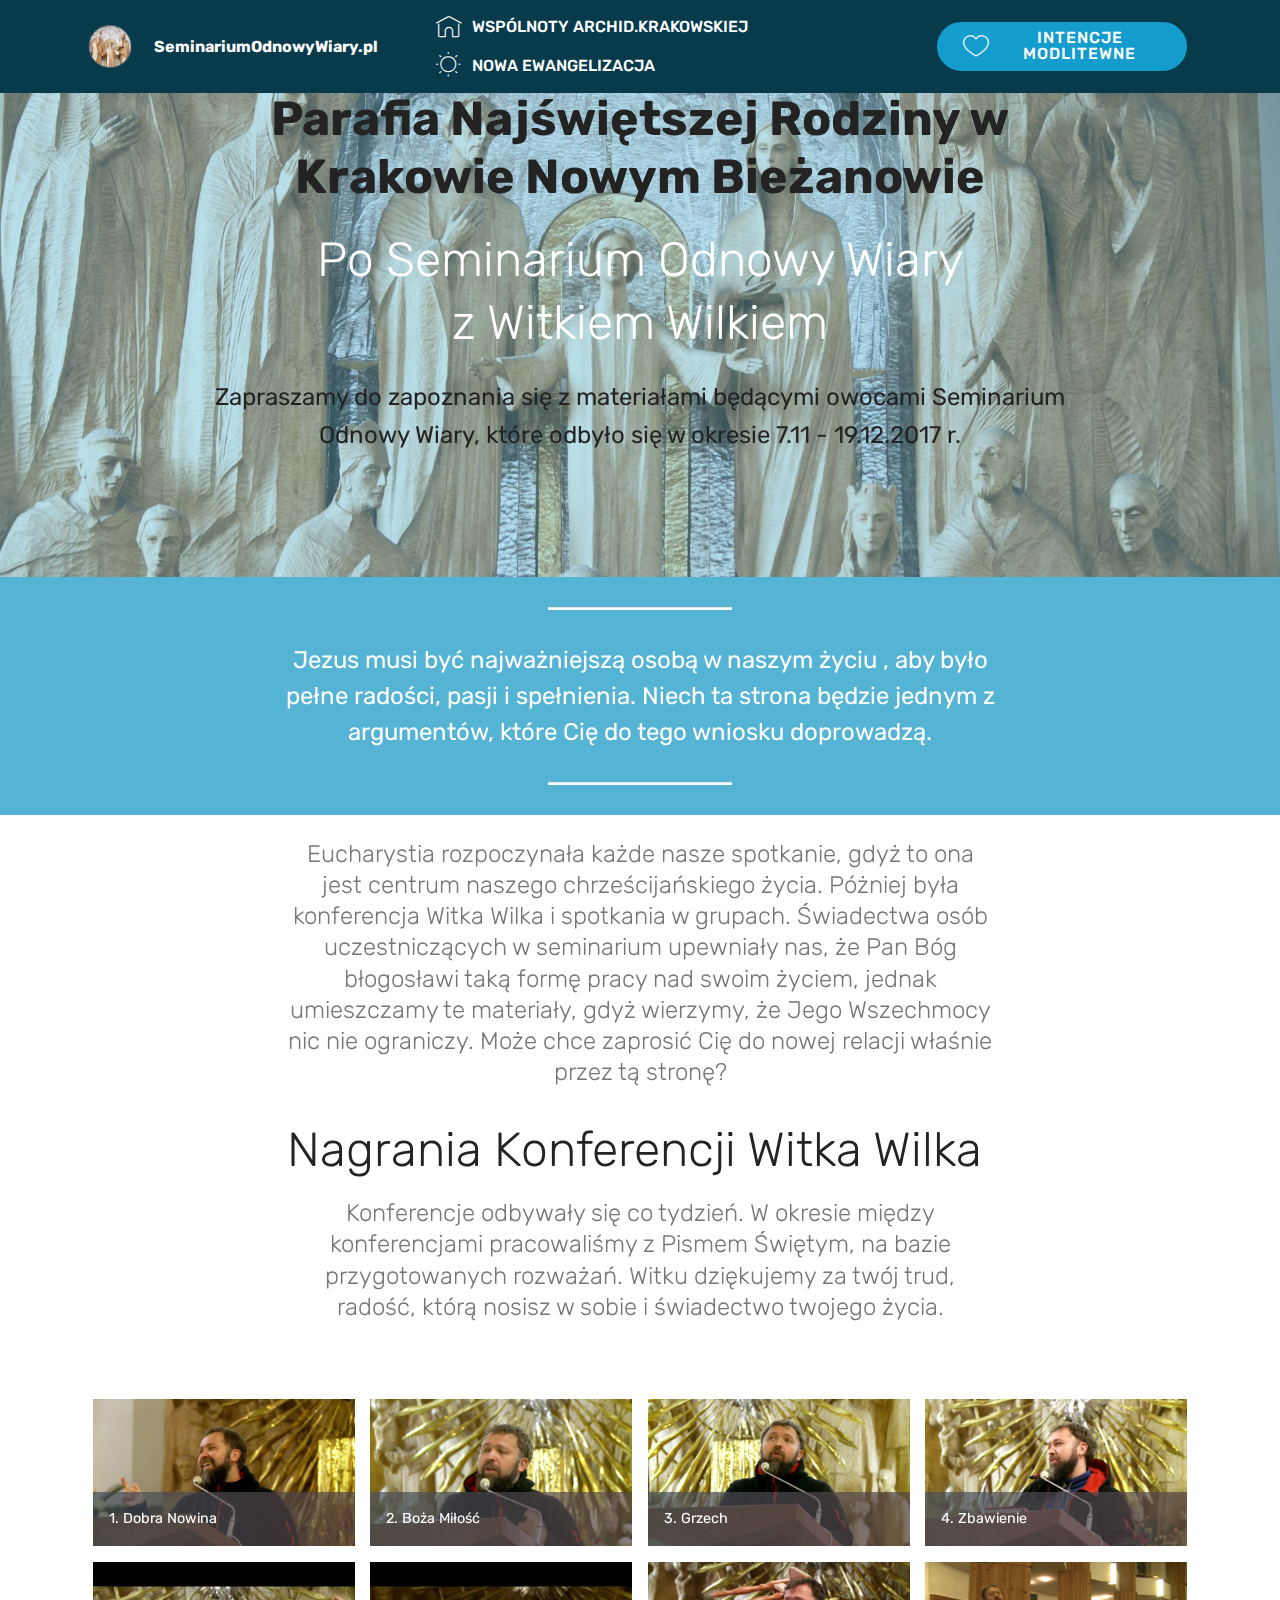
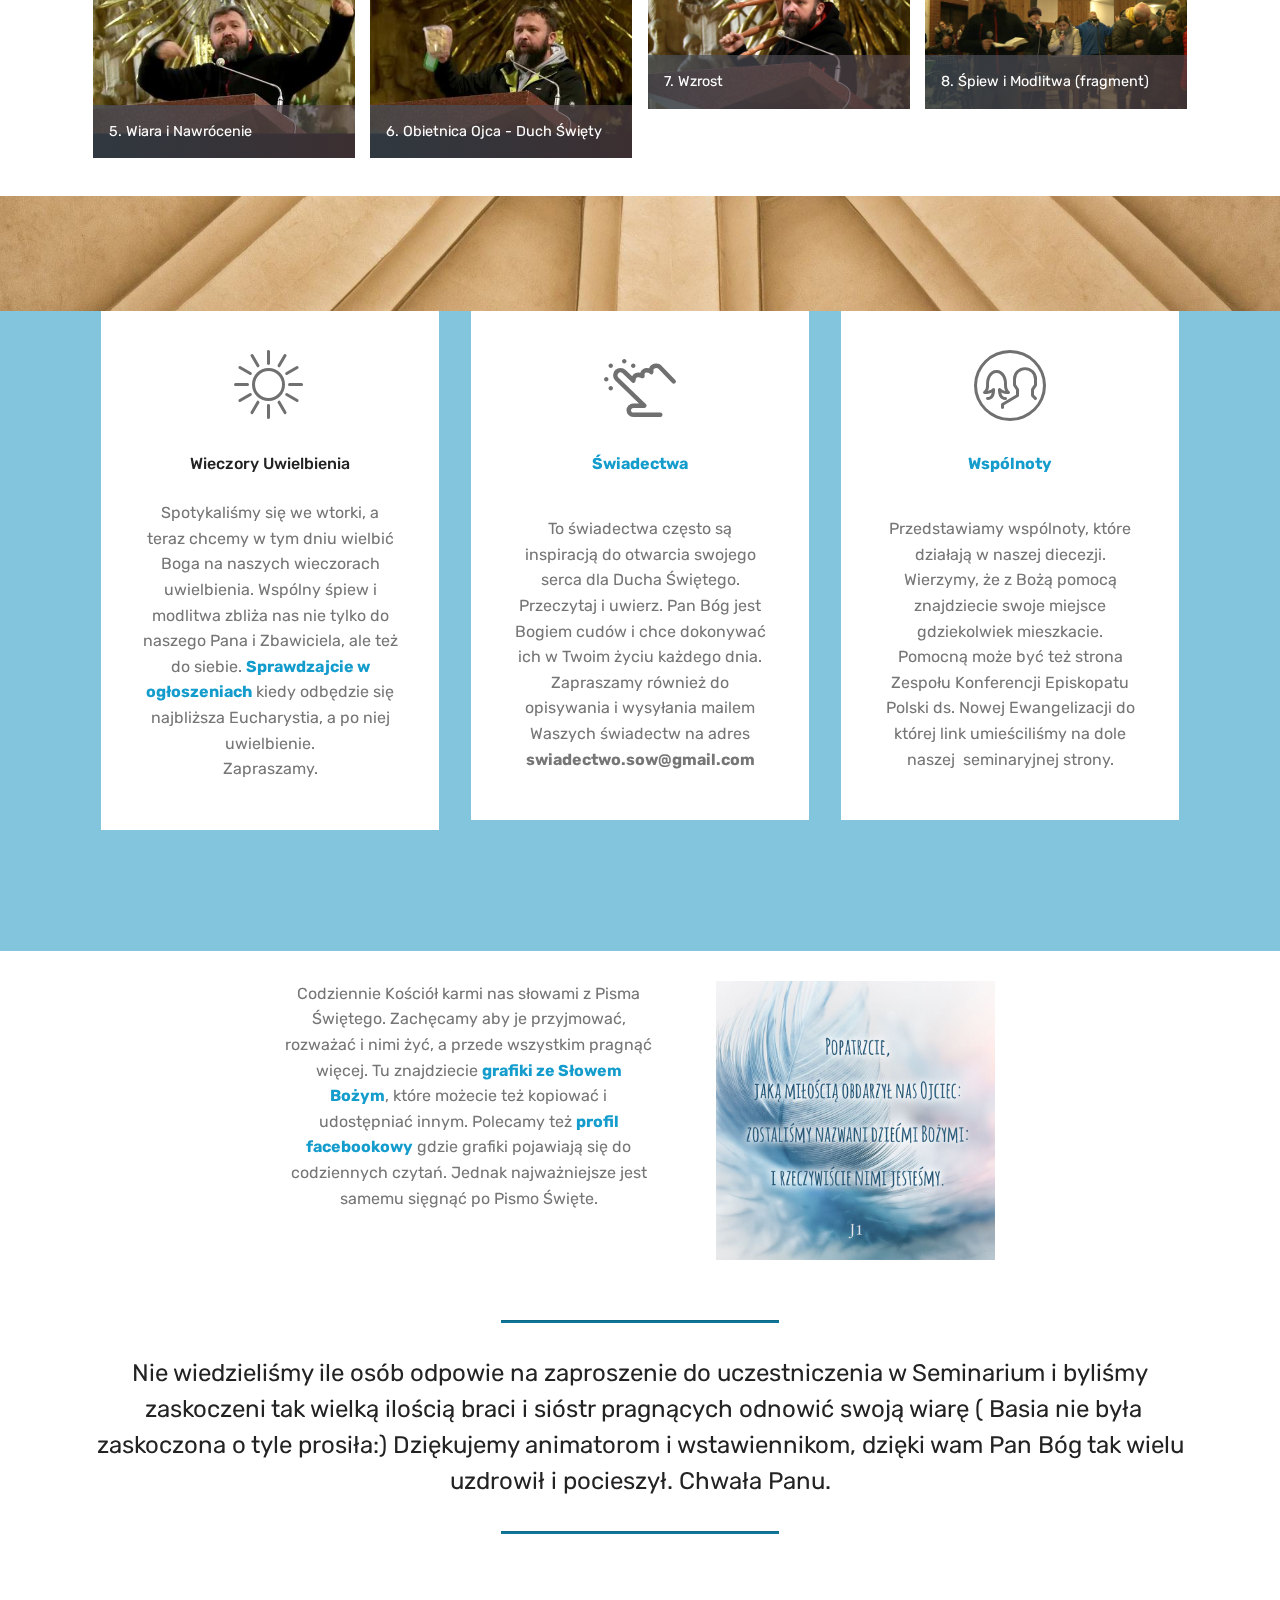
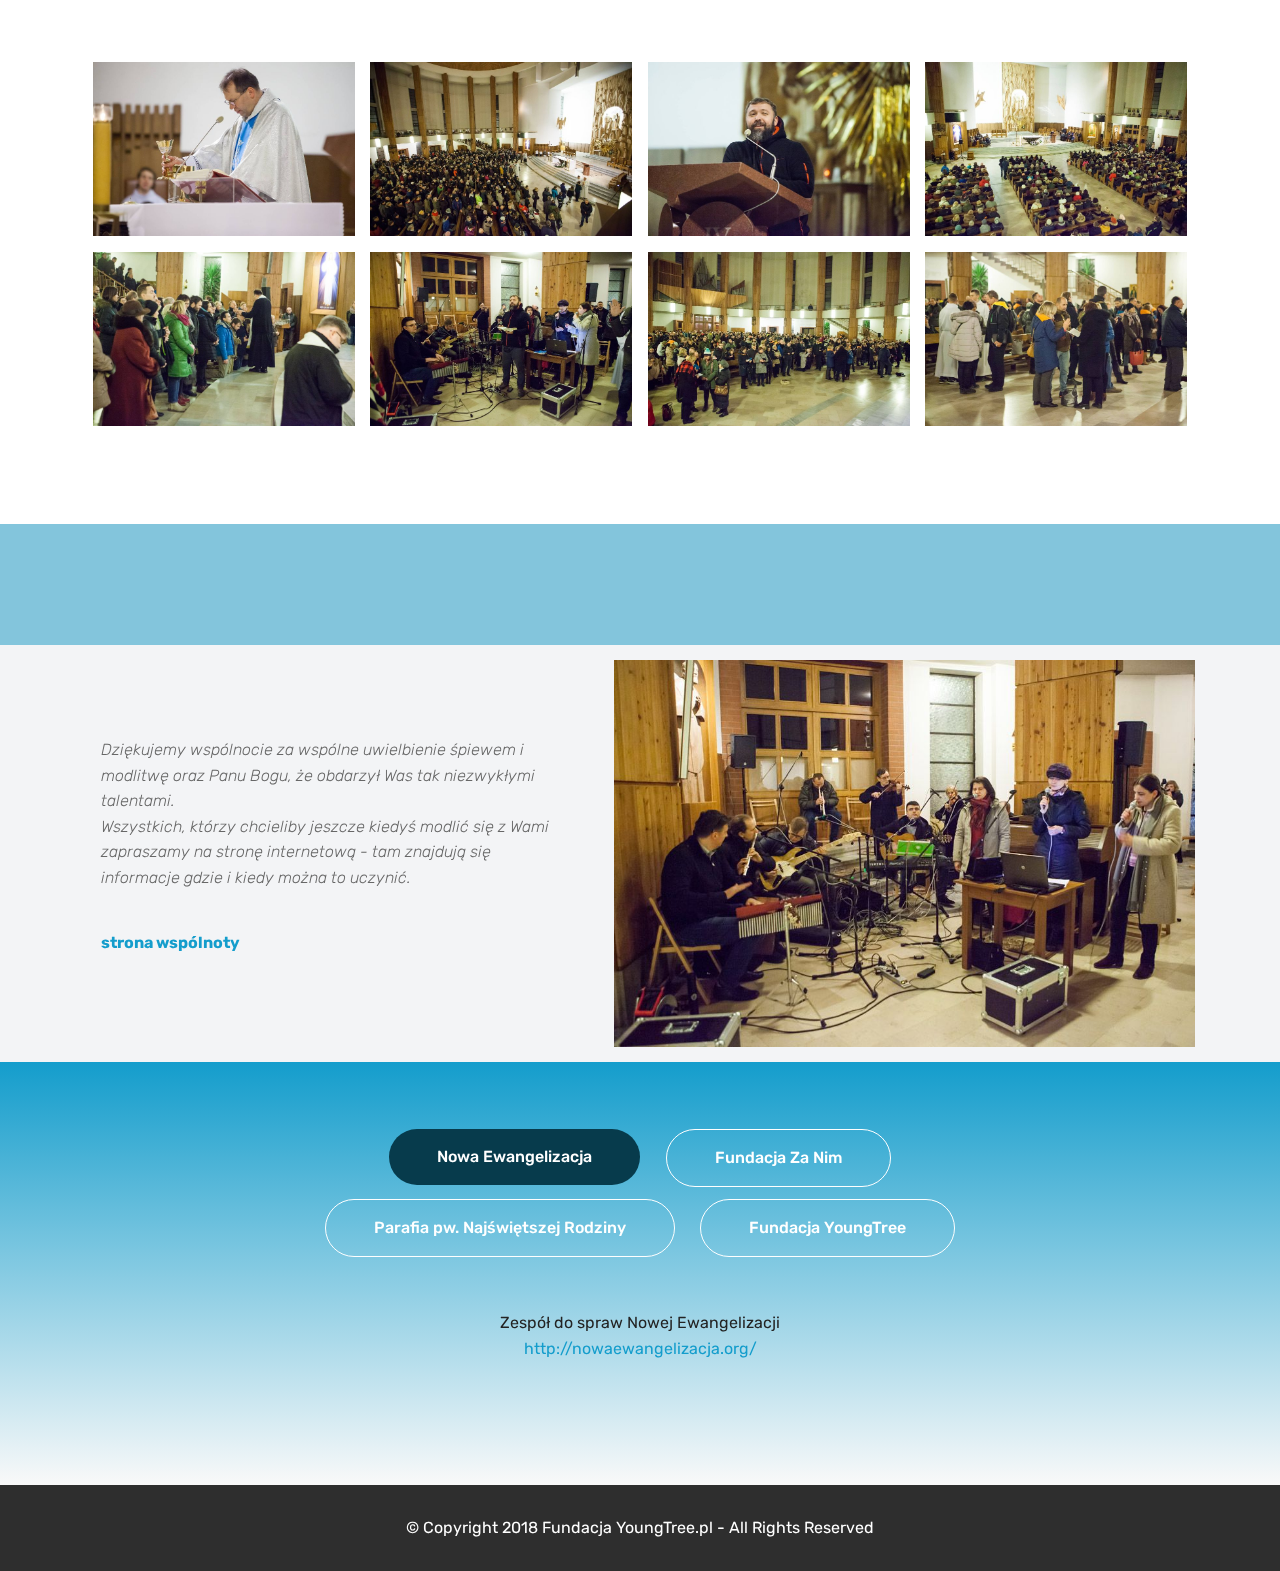
==== commit 77282162: "create github pages" ====
--- a/index.html
+++ b/index.html
@@ -44,7 +44,7 @@
                          <img src="assets/images/logo-do-nowej-strony-300x300.png" alt="Mobirise" title="" style="height: 3.8rem;">
                     </a>
                 </span>
-                <span class="navbar-caption-wrap"><a class="navbar-caption text-white display-4" href="#top">SeminariumOdnowyWiary.pl</a></span>
+                <span class="navbar-caption-wrap"><a class="navbar-caption text-white display-4" href="index.html#header1-2">SeminariumOdnowyWiary.pl</a></span>
             </div>
         </div>
         <div class="collapse navbar-collapse" id="navbarSupportedContent">
@@ -56,7 +56,7 @@
                     <a class="nav-link link text-white display-4" href="http://nowaewangelizacja.org/" target="_blank"><span class="mbri-sun mbr-iconfont mbr-iconfont-btn"></span>
                         NOWA EWANGELIZACJA</a>
                 </li></ul>
-            <div class="navbar-buttons mbr-section-btn"><a class="btn btn-sm btn-primary display-4" href="page6.html#form1-16"><span class="mbri-hearth mbr-iconfont mbr-iconfont-btn"></span>
+            <div class="navbar-buttons mbr-section-btn"><a class="btn btn-sm btn-primary display-4" href="page6.html#content4-10"><span class="mbri-hearth mbr-iconfont mbr-iconfont-btn"></span>
                     INTENCJE MODLITEWNE</a></div>
         </div>
     </nav>
